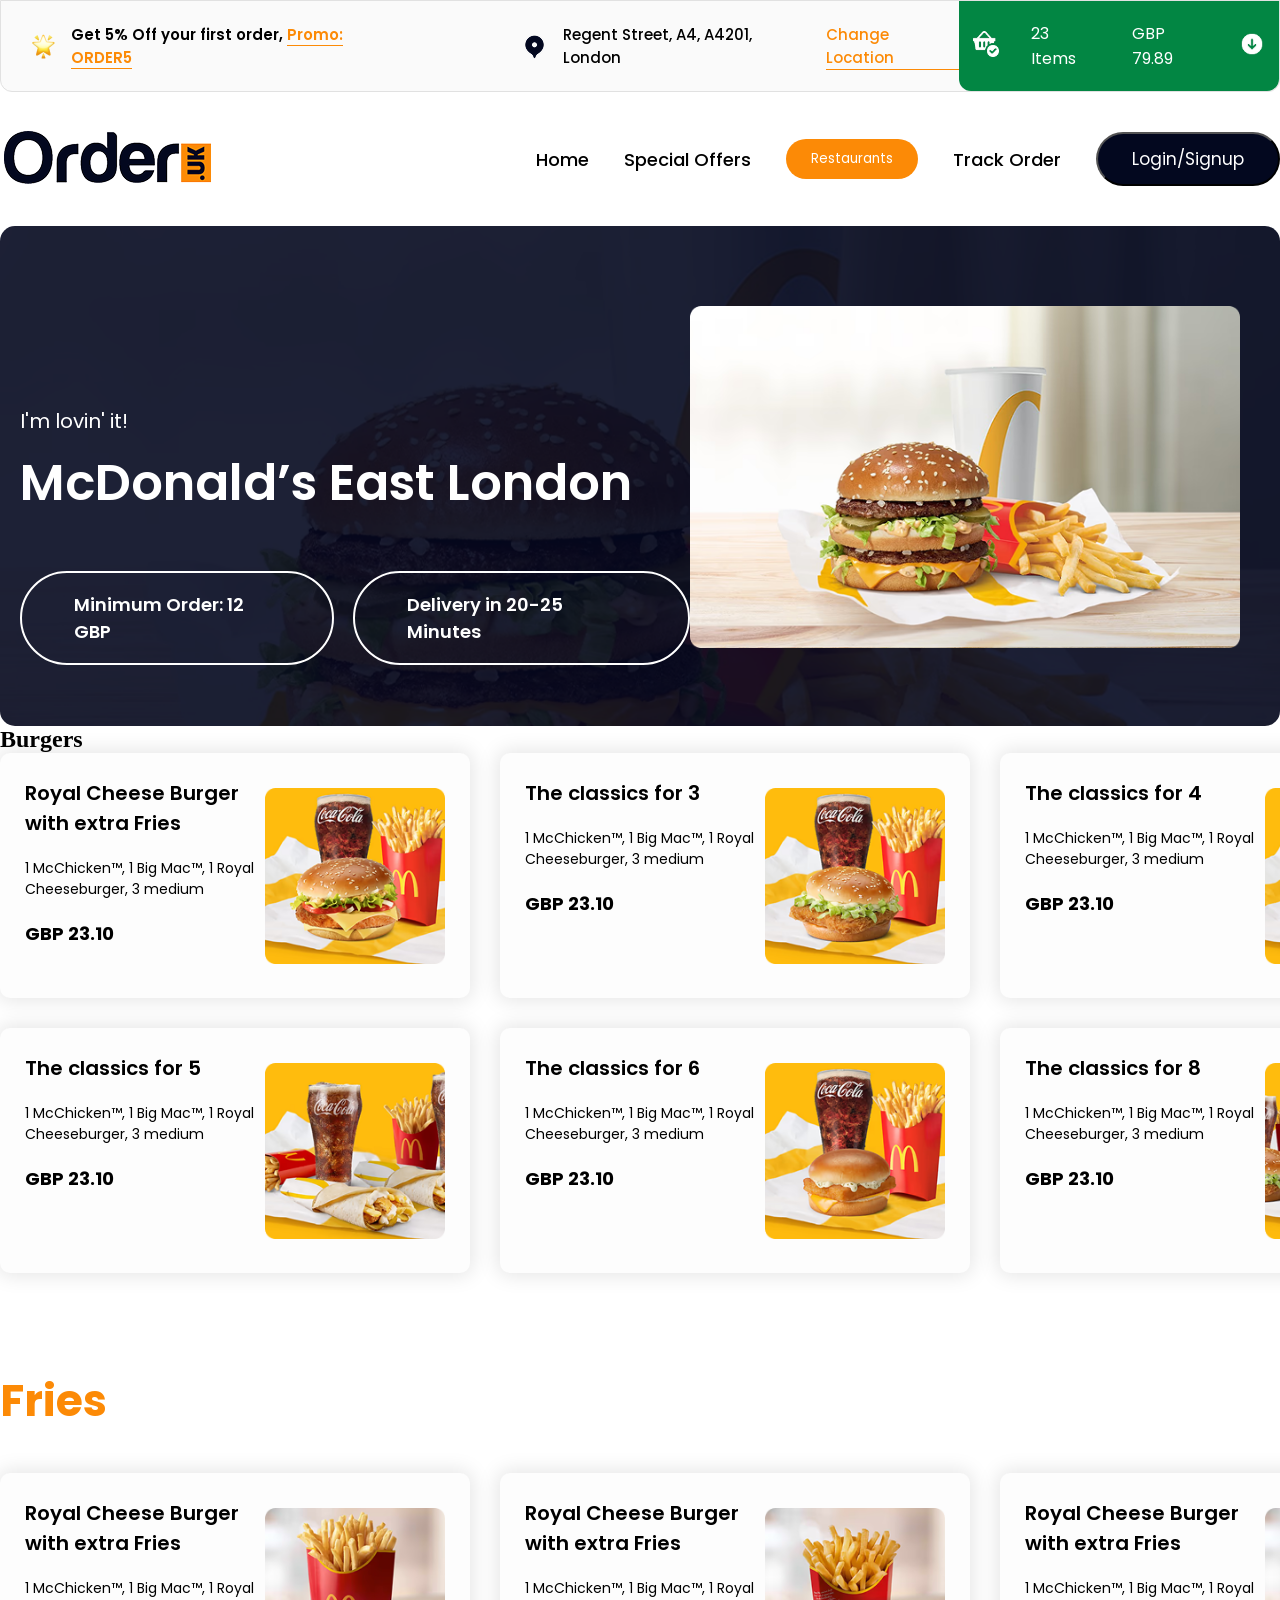
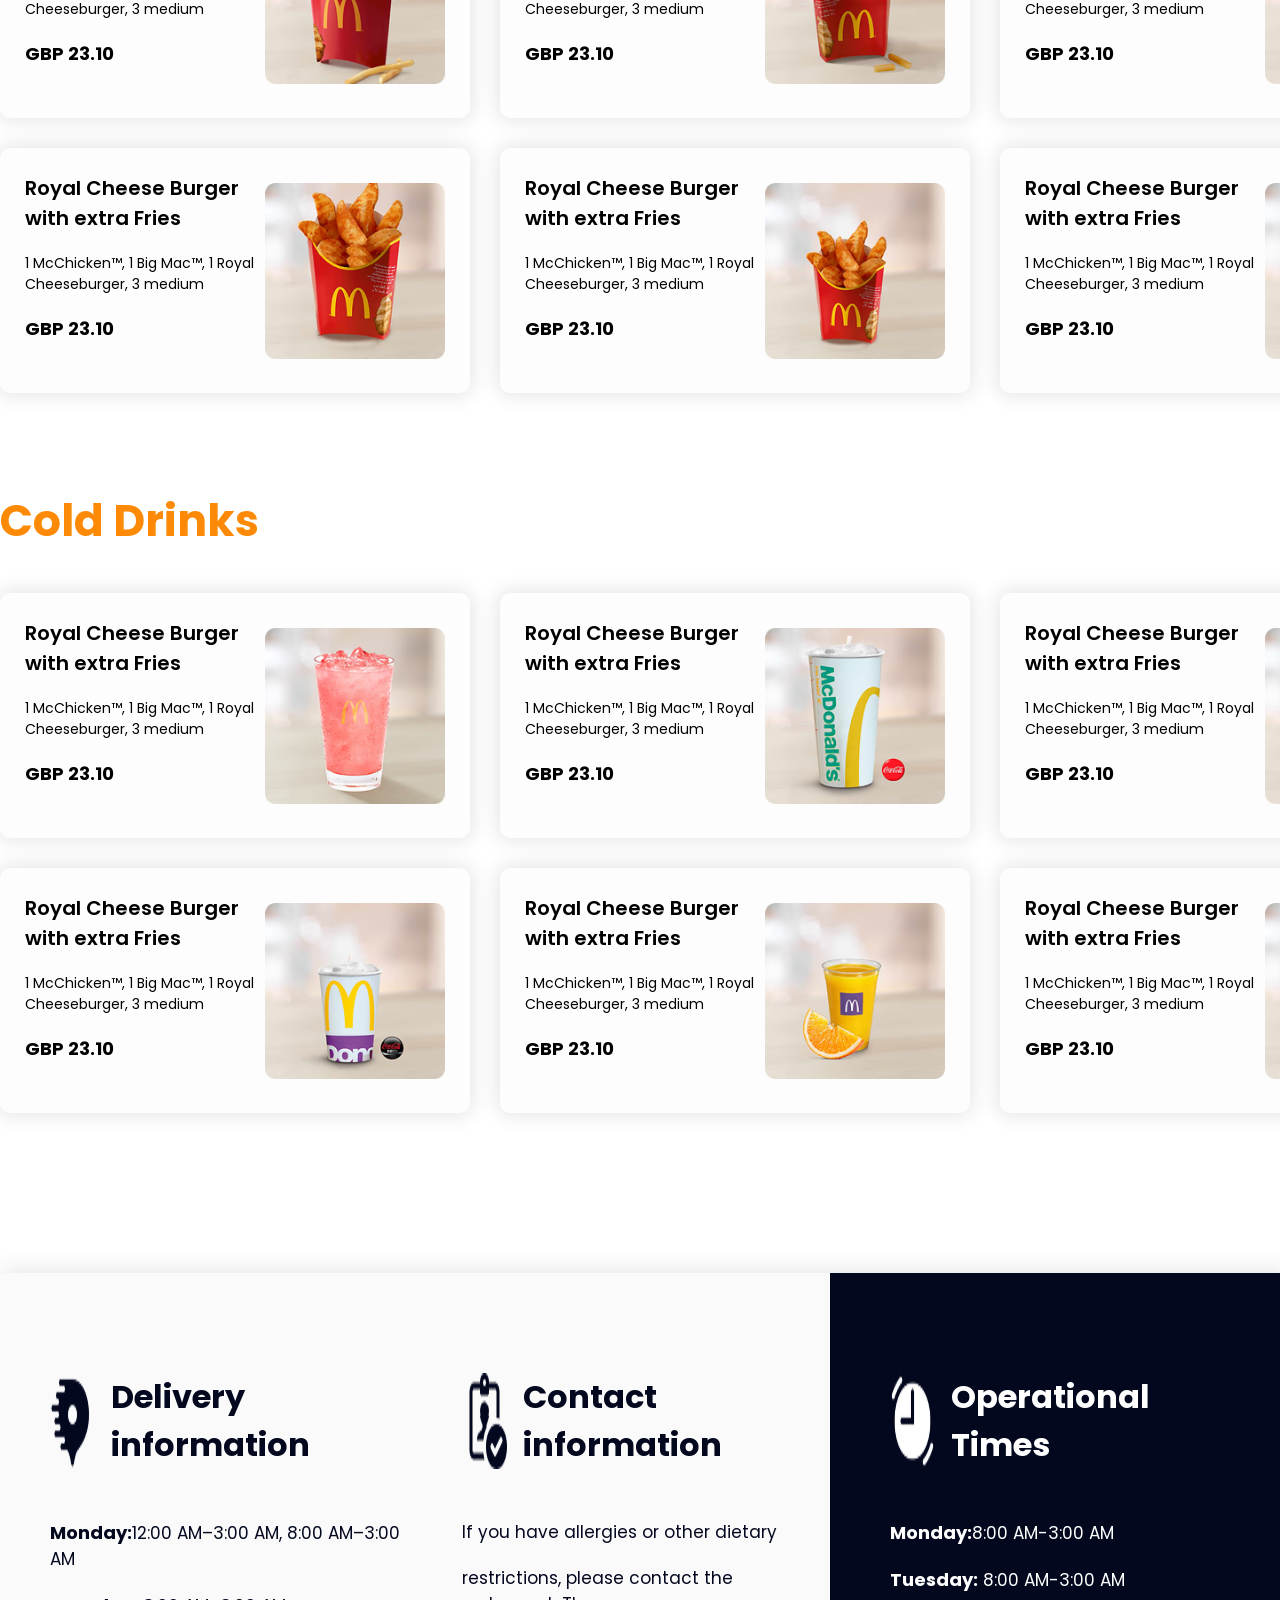
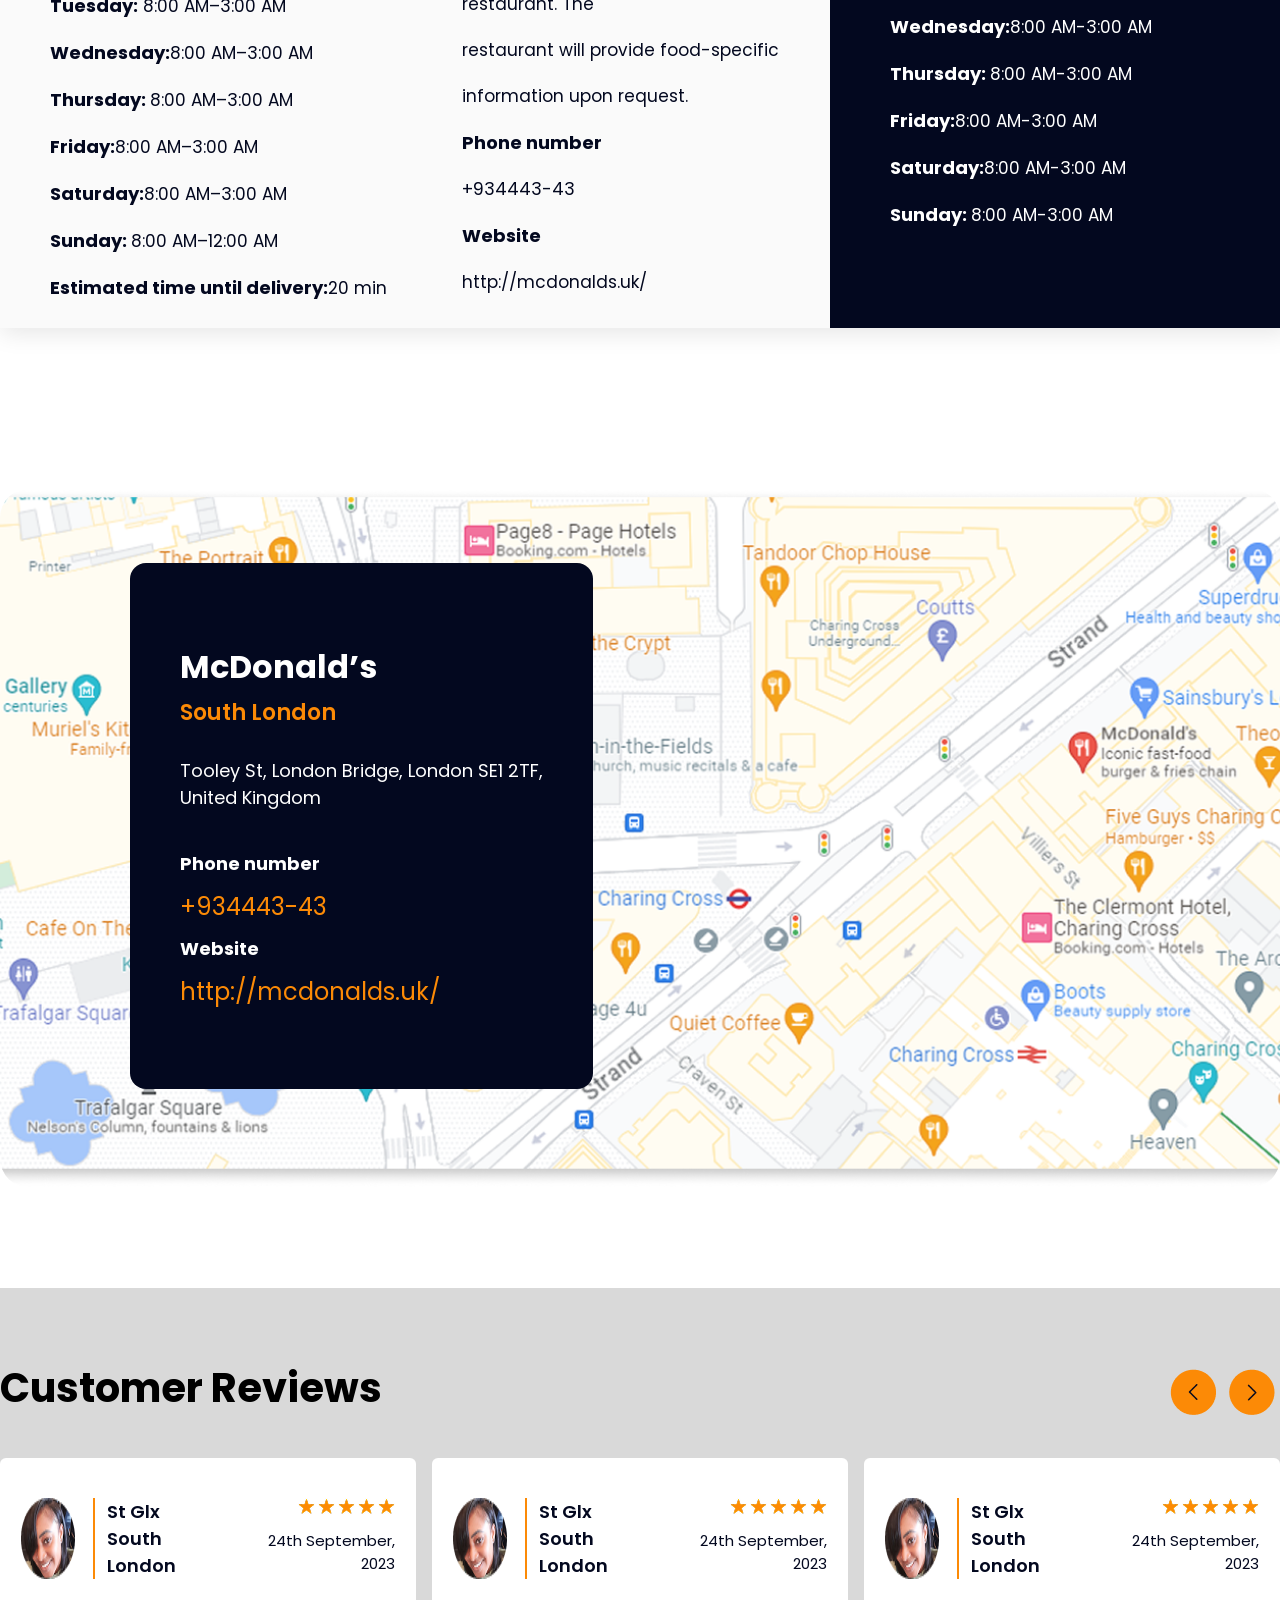
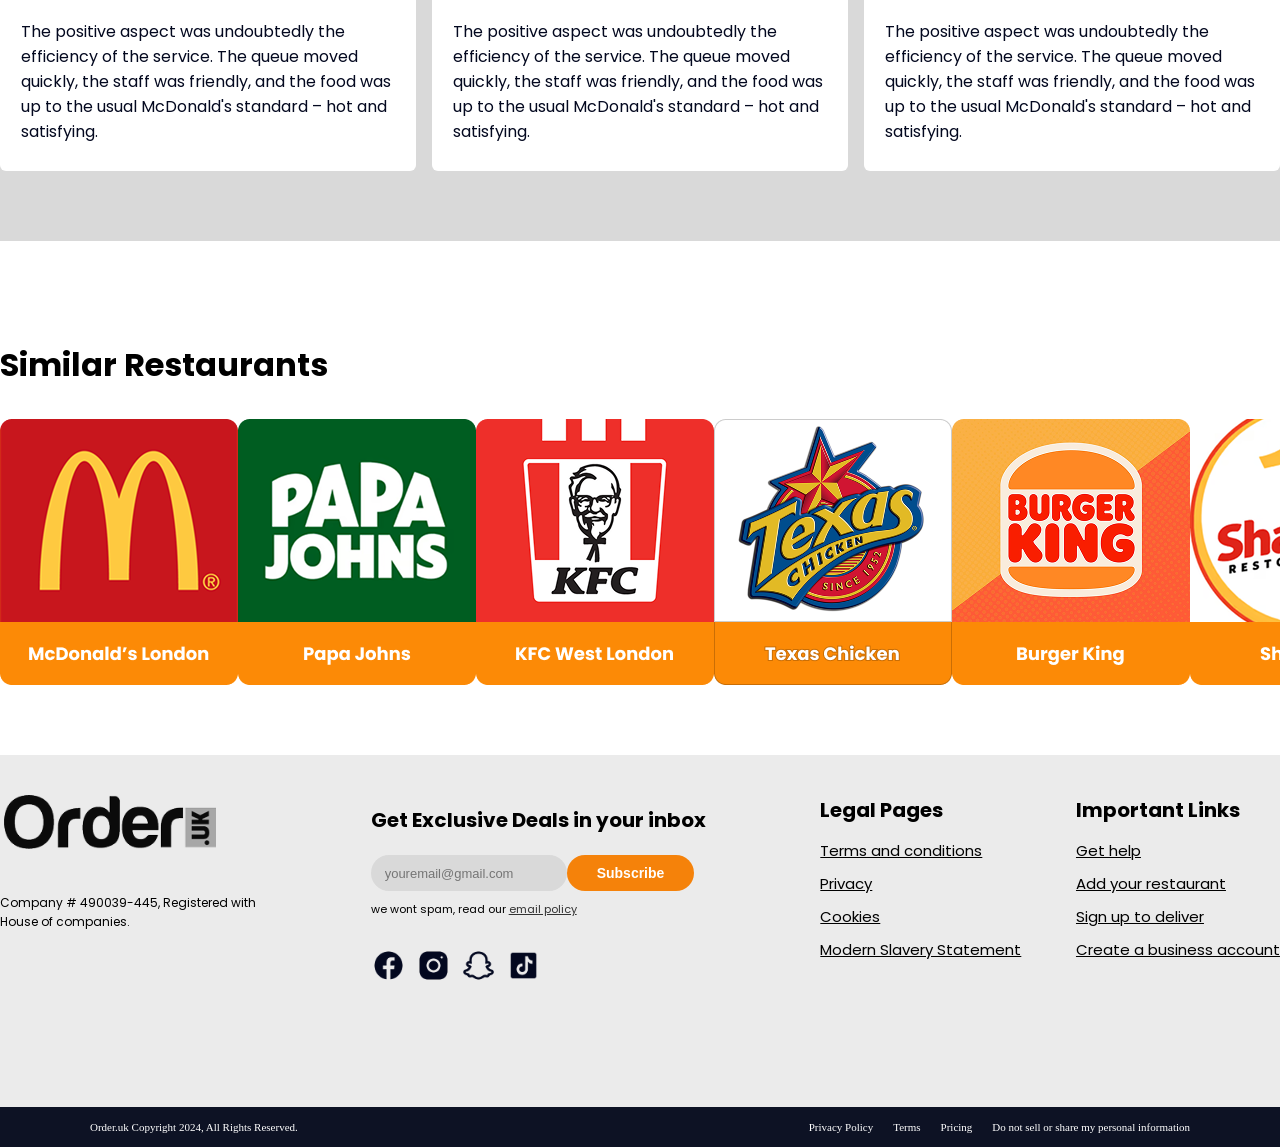
==== index.html @ ceb483ea "update" ====
<!DOCTYPE html>
<html lang="en">

<head>
    <meta charset="UTF-8">
    <meta name="viewport" content="width=device-width, initial-scale=1.0">
    <title>Document</title>
    <link rel="stylesheet" href="./style.css">
</head>

<body>

    <!-- ================================================= -->
    <!--                      NAVBAR1                      -->
    <!-- ================================================= -->
    <nav class="navbar">
        <div class="container">
            <div class="Flex_text">
                <div class="text1 text">
                    <img src="./assets/icon/🌟.png" alt="">
                    <p>Get 5% Off your first order, <a href="#">Promo: ORDER5</a></p>
                </div>

                <div class="text2 text">
                    <img src="./assets/icon/Location.png" alt="">
                    <p>Regent Street, A4, A4201, London</p>
                    <span>Change Location</span>
                </div>
                <div class=" text3_flex text">
                    <div class="order_icon">
                        <img src="./assets/icon/Full Shopping Basket.png" alt="">
                    </div>
                    <div class="order_text">
                        <p>23 Items</p>
                    </div>
                    <div class="order_text">
                        <p>GBP 79.89</p>
                    </div>
                    <div class="order_icon">
                        <img src="./assets/icon/Forward Button.png" alt="">
                    </div>
                </div>
            </div>
        </div>
    </nav>


    <!-- ================================================= -->
    <!--                     NAVBAR2                       -->
    <!-- ================================================= -->

    <nav class="navbar2">
        <div class="navbar_container navbar_flex">
            <div class="navbar_logo">
                <a href="#">
                    <img src="./assets/image/LOGO 1.png" alt="">
                </a>
            </div>
            <div class="menu-icon">
                <img src="./assets/image/Menu (1).png" alt="">
            </div>
            <div class="navbar_flex2">
                <p>Home</p>
                <p>Special Offers</p>
                <button class="navbar_btn1">Restaurants</button>
                <p>Track Order</p>
                <button class="navbar_btn2"><a href="#">Login/Signup</a></button>
            </div>
        </div>
    </nav>


    <!-- ================================================= -->
    <!--                     SECTION1                      -->
    <!-- ================================================= -->

    <section>
        <div class="burger-container burger-section">
            <div class="burger-flex">
                <div class="burger-text">
                    <p class="burger-p1">I'm lovin' it!</p>
                    <h1 class="burger-p2">McDonald’s East London</h1>
                    <div class="burger-flex-p">
                        <p>Minimum Order: 12 GBP</p>
                        <p>Delivery in 20-25 Minutes</p>
                    </div>
                </div>
                <div class="burger-img">
                    <img src="./assets/image/Rectangle 44.png" alt="">
                </div>
            </div>
        </div>
    </section>



    <!-- ================================================= -->
    <!--                     SECTION2                      -->
    <!-- ================================================= -->



    <!-- ================================================= -->
    <!--                     SECTION5                      -->
    <!-- ================================================= -->

    <section>
        <div class="burgers-container">
            <h1>Burgers</h1>
            <div class="burgers-grid">
                <div class="burgers-card  burgers-card1">
                    <div class="burgers-text">
                        <span>Royal Cheese Burger with extra Fries</span>
                        <p>1 McChicken™, 1 Big Mac™, 1 Royal Cheeseburger, 3 medium</p>
                        <h5>GBP 23.10</h5>
                    </div>
                    <div class="burgers-img">
                        <img src="./assets/image/Rectangle 46.png" alt="">
                    </div>
                </div>
                <div class="burgers-card burgers-card2">
                    <div class="burgers-text">
                        <span>The classics for 3</span>
                        <p>1 McChicken™, 1 Big Mac™, 1 Royal Cheeseburger, 3 medium</p>
                        <h5>GBP 23.10</h5>
                    </div>
                    <div class="burgers-img">
                        <img src="./assets/image/Rectangle 46 (1).png" alt="">
                    </div>
                </div>
                <div class="burgers-card burgers-card3">
                    <div class="burgers-text">
                        <span>The classics for 4</span>
                        <p>1 McChicken™, 1 Big Mac™, 1 Royal Cheeseburger, 3 medium</p>
                        <h5>GBP 23.10</h5>
                    </div>
                    <div class="burgers-img">
                        <img src="./assets/image/Rectangle 46 (2).png" alt="">
                    </div>
                </div>
                <div class="burgers-card burgers-card4">
                    <div class="burgers-text">
                        <span>The classics for 5</span>
                        <p>1 McChicken™, 1 Big Mac™, 1 Royal Cheeseburger, 3 medium</p>
                        <h5>GBP 23.10</h5>
                    </div>
                    <div class="burgers-img">
                        <img src="./assets/image/Rectangle 46 (3).png" alt="">
                    </div>
                </div>
                <div class="burgers-card burgers-card5">
                    <div class="burgers-text">
                        <span>The classics for 6</span>
                        <p>1 McChicken™, 1 Big Mac™, 1 Royal Cheeseburger, 3 medium</p>
                        <h5>GBP 23.10</h5>
                    </div>
                    <div class="burgers-img">
                        <img src="./assets/image/Rectangle 46 (4).png" alt="">
                    </div>
                </div>
                <div class="burgers-card burgers-card6">
                    <div class="burgers-text">
                        <span>The classics for 8</span>
                        <p>1 McChicken™, 1 Big Mac™, 1 Royal Cheeseburger, 3 medium</p>
                        <h5>GBP 23.10</h5>
                    </div>
                    <div class="burgers-img">
                        <img src="./assets/image/Rectangle 46 (5).png" alt="">
                    </div>
                </div>
            </div>
        </div>
    </section>


    <!-- ================================================= -->
    <!--                     SECTION6                      -->
    <!-- ================================================= -->

    <section>
        <div class="burgers-container">
            <h1 class="Fries">Fries</h1>
            <div class="burgers-grid">
                <div class="burgers-card  burgers-card1">
                    <div class="burgers-text">
                        <span>Royal Cheese Burger with extra Fries</span>
                        <p>1 McChicken™, 1 Big Mac™, 1 Royal Cheeseburger, 3 medium</p>
                        <h5>GBP 23.10</h5>
                    </div>
                    <div class="burgers-img">
                        <img src="./assets/image/Rectangle 46 (6).png" alt="">
                    </div>
                </div>
                <div class="burgers-card burgers-card2">
                    <div class="burgers-text">
                        <span>Royal Cheese Burger with extra Fries</span>
                        <p>1 McChicken™, 1 Big Mac™, 1 Royal Cheeseburger, 3 medium</p>
                        <h5>GBP 23.10</h5>
                    </div>
                    <div class="burgers-img">
                        <img src="./assets/image/Rectangle 46 (7).png" alt="">
                    </div>
                </div>
                <div class="burgers-card burgers-card3">
                    <div class="burgers-text">
                        <span>Royal Cheese Burger with extra Fries</span>
                        <p>1 McChicken™, 1 Big Mac™, 1 Royal Cheeseburger, 3 medium</p>
                        <h5>GBP 23.10</h5>
                    </div>
                    <div class="burgers-img">
                        <img src="./assets/image/Rectangle 46 (8).png" alt="">
                    </div>
                </div>
                <div class="burgers-card burgers-card4">
                    <div class="burgers-text">
                        <span>Royal Cheese Burger with extra Fries</span>
                        <p>1 McChicken™, 1 Big Mac™, 1 Royal Cheeseburger, 3 medium</p>
                        <h5>GBP 23.10</h5>
                    </div>
                    <div class="burgers-img">
                        <img src="./assets/image/Rectangle 46 (9).png" alt="">
                    </div>
                </div>
                <div class="burgers-card burgers-card5">
                    <div class="burgers-text">
                        <span>Royal Cheese Burger with extra Fries</span>
                        <p>1 McChicken™, 1 Big Mac™, 1 Royal Cheeseburger, 3 medium</p>
                        <h5>GBP 23.10</h5>
                    </div>
                    <div class="burgers-img">
                        <img src="./assets/image/Rectangle 46 (10).png" alt="">
                    </div>
                </div>
                <div class="burgers-card burgers-card6">
                    <div class="burgers-text">
                        <span>Royal Cheese Burger with extra Fries</span>
                        <p>1 McChicken™, 1 Big Mac™, 1 Royal Cheeseburger, 3 medium</p>
                        <h5>GBP 23.10</h5>
                    </div>
                    <div class="burgers-img">
                        <img src="./assets/image/Rectangle 46 (11).png" alt="">
                    </div>
                </div>
            </div>
        </div>
    </section>


    <!-- ================================================= -->
    <!--                     SECTION7                      -->
    <!-- ================================================= -->

    <section>
        <div class="burgers-container">
            <h1 class="Fries">Cold Drinks</h1>
            <div class="burgers-grid">
                <div class="burgers-card  burgers-card1">
                    <div class="burgers-text">
                        <span>Royal Cheese Burger with extra Fries</span>
                        <p>1 McChicken™, 1 Big Mac™, 1 Royal Cheeseburger, 3 medium</p>
                        <h5>GBP 23.10</h5>
                    </div>
                    <div class="burgers-img">
                        <img src="./assets/image/Rectangle 46 (12).png" alt="">
                    </div>
                </div>
                <div class="burgers-card burgers-card2">
                    <div class="burgers-text">
                        <span>Royal Cheese Burger with extra Fries</span>
                        <p>1 McChicken™, 1 Big Mac™, 1 Royal Cheeseburger, 3 medium</p>
                        <h5>GBP 23.10</h5>
                    </div>
                    <div class="burgers-img">
                        <img src="./assets/image/Rectangle 46 (13).png" alt="">
                    </div>
                </div>
                <div class="burgers-card burgers-card3">
                    <div class="burgers-text">
                        <span>Royal Cheese Burger with extra Fries</span>
                        <p>1 McChicken™, 1 Big Mac™, 1 Royal Cheeseburger, 3 medium</p>
                        <h5>GBP 23.10</h5>
                    </div>
                    <div class="burgers-img">
                        <img src="./assets/image/Rectangle 46 (14).png" alt="">
                    </div>
                </div>
                <div class="burgers-card burgers-card4">
                    <div class="burgers-text">
                        <span>Royal Cheese Burger with extra Fries</span>
                        <p>1 McChicken™, 1 Big Mac™, 1 Royal Cheeseburger, 3 medium</p>
                        <h5>GBP 23.10</h5>
                    </div>
                    <div class="burgers-img">
                        <img src="./assets/image/Rectangle 46 (15).png" alt="">
                    </div>
                </div>
                <div class="burgers-card burgers-card5">
                    <div class="burgers-text">
                        <span>Royal Cheese Burger with extra Fries</span>
                        <p>1 McChicken™, 1 Big Mac™, 1 Royal Cheeseburger, 3 medium</p>
                        <h5>GBP 23.10</h5>
                    </div>
                    <div class="burgers-img">
                        <img src="./assets/image/Rectangle 46 (16).png" alt="">
                    </div>
                </div>
                <div class="burgers-card burgers-card6">
                    <div class="burgers-text">
                        <span>Royal Cheese Burger with extra Fries</span>
                        <p>1 McChicken™, 1 Big Mac™, 1 Royal Cheeseburger, 3 medium</p>
                        <h5>GBP 23.10</h5>
                    </div>
                    <div class="burgers-img">
                        <img src="./assets/image/Rectangle 46 (17).png" alt="">
                    </div>
                </div>
            </div>
        </div>
    </section>

    <!-- ================================================= -->
    <!--                     SECTION8                      -->
    <!-- ================================================= -->


    <section>
        <div class="information-container">
            <div class="information-flex">
                <div class="information-text1">
                    <div class="information-icon1">
                        <img src="./assets/icon/Tracking.png" alt="">
                        <h1>Delivery information</h1>
                    </div>
                    <p><span>Monday:</span>12:00 AM–3:00 AM, 8:00 AM–3:00 AM</p>
                    <p><span>Tuesday:</span> 8:00 AM–3:00 AM</p>
                    <p><span>Wednesday:</span>8:00 AM–3:00 AM</p>
                    <p><span>Thursday: </span> 8:00 AM–3:00 AM</p>
                    <p><span>Friday:</span>8:00 AM–3:00 AM</p>
                    <p><span>Saturday:</span>8:00 AM–3:00 AM</p>
                    <p><span>Sunday: </span>8:00 AM–12:00 AM</p>
                    <p><span>Estimated time until delivery:</span>20 min</p>
                </div>
                <div class="information-text2">
                    <div class="information-icon2">
                        <img src="./assets/icon/ID Verified.png" alt="">
                        <h1>Contact information</h1>
                    </div>
                    <p>If you have allergies or other dietary </p>
                    <p>restrictions, please contact the restaurant. The </p>
                    <p>restaurant will provide food-specific</p>
                    <p>information upon request.</p>
                    <h5>Phone number</h5>
                    <p>+934443-43</p>
                    <h5>Website</h5>
                    <p>http://mcdonalds.uk/</p>
                </div>
                <div class="information-text3">
                    <div class="information-icon3">
                        <img src="./assets/icon/Clock.png" alt="">
                        <h1>Operational Times</h1>
                    </div>
                    <p><span>Monday:</span>8:00 AM-3:00 AM</p>
                    <p><span>Tuesday:</span> 8:00 AM-3:00 AM</p>
                    <p><span>Wednesday:</span>8:00 AM-3:00 AM</p>
                    <p><span>Thursday: </span> 8:00 AM-3:00 AM</p>
                    <p><span>Friday:</span>8:00 AM-3:00 AM</p>
                    <p><span>Saturday:</span>8:00 AM-3:00 AM</p>
                    <p><span>Sunday: </span>8:00 AM-3:00 AM</p>
                </div>
            </div>
        </div>
    </section>


    <!-- ================================================= -->
    <!--                     SECTION9                      -->
    <!-- ================================================= -->

    <section>
        <div class="location-container">
            <div class="location-card">
                <div class="location-text">
                    <h1>McDonald’s</h1>
                    <h4>South London</h4>
                    <p>Tooley St, London Bridge, London SE1 2TF, <br>United Kingdom</p>
                    <span>Phone number</span>
                    <h3>+934443-43</h3>
                    <span>Website</span>
                    <h3>http://mcdonalds.uk/</h3>
                </div>
            </div>
        </div>
    </section>

    <!-- ================================================= -->
    <!--                     SECTION10                     -->
    <!-- ================================================= -->

    <section class="comment-section">
        <div class="comment-container">
            <div class="customer">
                <h1>Customer Reviews</h1>
                <img src="./assets/image/image.png" alt="">
            </div>
            <div class="comment-grid">
                <div class="comment-card">
                    <div class="comment-flex">
                        <img src="./assets/image/Ellipse 3.png" alt="">
                        <p class="comment-p">St Glx <br> <span>South London</span></p>
                        <div class="september">
                            <img src="./assets/image/Group 52.png" alt="">
                            <p class="september-p">24th September, 2023</p>
                        </div>
                    </div>
                    <p class="friendly">The positive aspect was undoubtedly the efficiency of the service. The queue
                        moved quickly, the
                        staff was friendly, and the food was up to the usual McDonald's standard – hot and satisfying.
                    </p>
                </div>
                <div class="comment-card">
                    <div class="comment-flex">
                        <img src="./assets/image/Ellipse 3.png" alt="">
                        <p class="comment-p">St Glx <br> <span>South London</span></p>
                        <div class="september">
                            <img src="./assets/image/Group 52.png" alt="">
                            <p class="september-p">24th September, 2023</p>
                        </div>
                    </div>
                    <p class="friendly">The positive aspect was undoubtedly the efficiency of the service. The queue
                        moved quickly, the
                        staff was friendly, and the food was up to the usual McDonald's standard – hot and satisfying.
                    </p>
                </div>
                <div class="comment-card">
                    <div class="comment-flex">
                        <img src="./assets/image/Ellipse 3.png" alt="">
                        <p class="comment-p">St Glx <br> <span>South London</span></p>
                        <div class="september">
                            <img src="./assets/image/Group 52.png" alt="">
                            <p class="september-p">24th September, 2023</p>
                        </div>
                    </div>
                    <p class="friendly">The positive aspect was undoubtedly the efficiency of the service. The queue
                        moved quickly, the
                        staff was friendly, and the food was up to the usual McDonald's standard – hot and satisfying.
                    </p>
                </div>
            </div>
        </div>
    </section>


    <!-- ================================================= -->
    <!--                     SECTION11                     -->
    <!-- ================================================= -->

    <section>
        <div class="restaurants-container">
            <h1>Similar Restaurants</h1>
            <div class="restaurants-flex">
                <img src="./assets/image/Group 16.png" alt="">
                <img src="./assets/image/Group 17.png" alt="">
                <img src="./assets/image/Group 18.png" alt="">
                <img src="./assets/image/Group 19.png" alt="">
                <img src="./assets/image/Group 20.png" alt="">
                <img src="./assets/image/Group 21.png" alt="">
            </div>
        </div>
    </section>


    <!-- ================================================= -->
    <!--                    FOOTER                         -->
    <!-- ================================================= -->

    <footer>
        <div class="footer-top">
            <div class="col-logo">
                <div class="logo"><img src="./assets/image/LOGO 2.png" alt=""></div>
                <p class="company-info">Company # 490039-445, Registered with<br>House of companies.</p>
            </div>

            <div class="col-newsletter">
                <h4>Get Exclusive Deals in your inbox</h4>
                <div class="subscribe-row">
                    <input type="email" placeholder="youremail@gmail.com">
                    <button>Subscribe</button>
                </div>
                <p class="spam-note">we wont spam, read our <a href="#">email policy</a></p>
                <div class="social-icons">
                    <a href="#" class="icon-slot"> <img src="./assets/image/Facebook.png" alt=""> </a>
                    <a href="#" class="icon-slot"> <img src="./assets/image/Instagram.png" alt=""></a>
                    <a href="#" class="icon-slot"> <img src="./assets/image/Snapchat.png" alt=""></a>
                    <a href="#" class="icon-slot"> <img src="./assets/image/TikTok.png" alt=""></a>
                </div>
            </div>

            <div class="col-links">
                <h4>Legal Pages</h4>
                <ul>
                    <li><a href="#">Terms and conditions</a></li>
                    <li><a href="#">Privacy</a></li>
                    <li><a href="#">Cookies</a></li>
                    <li><a href="#">Modern Slavery Statement</a></li>
                </ul>
            </div>

            <div class="col-links">
                <h4>Important Links</h4>
                <ul>
                    <li><a href="#">Get help</a></li>
                    <li><a href="#">Add your restaurant</a></li>
                    <li><a href="#">Sign up to deliver</a></li>
                    <li><a href="#">Create a business account</a></li>
                </ul>
            </div>
        </div>

        <div class="footer-bottom">
            <div class="footer-bottom-inner">
                <span>Order.uk Copyright 2024, All Rights Reserved.</span>
                <div class="footer-bottom-links">
                    <a href="#">Privacy Policy</a>
                    <a href="#">Terms</a>
                    <a href="#">Pricing</a>
                    <a href="#">Do not sell or share my personal information</a>
                </div>
            </div>
        </div>
    </footer>
</body>

</html>
---- style.css ----
@import url('https://fonts.googleapis.com/css2?family=Poppins:ital,wght@0,100;0,200;0,300;0,400;0,500;0,600;0,700;0,800;0,900;1,100;1,200;1,300;1,400;1,500;1,600;1,700;1,800;1,900&display=swap');


* {
    margin: 0;
    padding: 0;
    box-sizing: border-box;
}

/* ===================================== */
/*               navbar1                 */
/* ===================================== */

.navbar {
    background: #FAFAFA;
    max-width: 1460px;
    margin: 0 auto;
    border: 1px solid #E1E1E1;
    border-bottom-right-radius: 12px;
    border-bottom-left-radius: 12px;
}


.Flex_text {
    display: flex;
    align-items: center;
    justify-content: space-between;
}

.text {
    display: flex;
    align-items: center;
    justify-content: center;
}

.text1 img {
    width: 25px;
    margin: 0 15px 0 30px;
}

.text1 p {
    font-family: "Poppins", sans-serif;
    font-weight: 600;
    font-style: Bold;
    font-size: 15px;
    color: #000;
}

.text1 p a {
    color: #FC8A06;
    text-decoration: none;
    border-bottom: 1px solid #FC8A06;
}


.text2 {
    display: flex;
    gap: 1rem;
    padding-left: 120px;
}

.text2 p {
    font-family: "Poppins", sans-serif;
    font-weight: 500;
    font-size: 15px;
    color: #000;
}


.text2 span {
    font-family: "Poppins", sans-serif;
    font-weight: 500;
    font-size: 15px;
    border-bottom: 1px solid #FC8A06;
    color: #FC8A06;
}


.text3_flex {
    display: flex;
    align-items: center;
    justify-content: center;
    background-color: #028643;
    border-bottom-right-radius: 12px;
    border-bottom-left-radius: 12px;
}


.text3_flex .order_text {
    color: #fff;
    padding: 20px 18px;
    font-family: "Poppins", sans-serif;
}


.text3_flex .order_icon img {
    width: 26px;
}


.text3_flex .order_icon {
    padding: 14px 14px;
}



/* ===================================== */
/*               navbar2                 */
/* ===================================== */

.navbar2 {
    background-color: transparent;
}

.navbar_container {
    max-width: 1400px;
    margin: 0 auto;
}


.navbar_flex {
    display: flex;
    align-items: center;
    justify-content: space-between;
}

.navbar_flex2 {
    display: flex;
    align-items: center;
    gap: 35px;
    margin: 40px 0;

}

.navbar_flex2 p {
    font-family: "Poppins";
    font-weight: 500;
    font-size: 18px;
    color: #000;
}


.menu-icon {
    display: none;
}

.navbar_flex2 .navbar_btn1 {
    cursor: pointer;
    background-color: #FC8A06;
    color: #fff;
    font-family: "Poppins";
    border-radius: 40px;
    padding: 10px 25px;
    font-family: 18px;
    border: none;
}


.navbar_flex2 .navbar_btn2 {
    background: #03081F;
    border-radius: 30px;
    padding: 12px 34px;
    cursor: pointer;
}

.navbar_flex2 .navbar_btn2 a {
    color: #fff;
    font-family: "Poppins";
    font-size: 17px;
    text-decoration: none;
}







/* ===================================== */
/*               SECTION1                */
/* ===================================== */

.burger-container {
    max-width: 1460px;
    margin: 0 auto;
}

.burger-section {
    height: 500px;
    background-image: url("./assets/image/Group\ 23\ \(5\).png");
    background-position: 50% 88.46%;
    background-repeat: no-repeat;
    background-size: cover;
    border-radius: 15px;

}

.burger-flex {
    display: flex;
}

.burger-text {
    width: 60%;
    margin-left: 20px;
}

.burger-text .burger-p1 {
    font-family: "Poppins";
    font-weight: 400;
    font-size: 20px;
    color: #fff;
    padding-top: 180px;
}

.burger-text h1 {
    font-family: "Poppins";
    font-weight: 600;
    font-size: 50px;
    color: #fff;
    padding: 10px 0 50px 0;
}



.burger-flex-p {
    display: flex;
    align-items: center;
    gap: 1.2rem;

}

.burger-flex-p p {
    color: #fff;
    font-family: "Poppins";
    font-weight: 600;
    font-size: 18px;
    border: 2px solid #fff;
    border-radius: 120px;
    padding: 18px 52px;
    cursor: pointer;
    background-color: transparent;
}

.burger-img img {
    width: 550px;
    margin-top: 80px;
    margin-right: 40px;
}


.burgers-card1,
.burgers-card2,
.burgers-card3,
.burgers-card4,
.burgers-card5,
.burgers-card6 {
    box-shadow: 0px 0px 20px 3px rgba(0, 0, 0, 0.1);
}


.burgers-text span {
    font-family: "Poppins";
    font-weight: 600;
    font-size: 20px;
    color: #000;
}


.burgesr-text {
    padding-top: 200px;
}

.burgers-text p {
    padding-top: 20px;
    font-family: "Poppins";
    font-weight: 400;
    font-size: 14px;
    color: #000;
}

.burgers-text h5 {
    padding-top: 20px;
    font-family: "Poppins";
    font-weight: 700;
    font-size: 18px;
    color: #000;
}


.burgers-img img {
    margin-top: 10px;
    width: 180px;
}














/* ===================================== */
/*               SECTION5                */
/* ===================================== */


.burgers-container {
    max-width: 1460px;
    margin: 0 auto;
}

.burgers-container .Fries {
    font-family: "Poppins";
    font-weight: 700;
    font-size: 44px;
    color: #FC8A06;
    padding: 95px 0 40px 0;
}

.burgers-grid {
    display: grid;
    grid-template-columns: 1fr 1fr 1fr;
    gap: 30px;
}

.burgers-card {
    display: flex;
    width: 470px;
    background-color: #fdfdfd;
    height: 245px;
    padding: 25px;
    border-radius: 10px;
    gap: 6px;

}

.burgers-card1,
.burgers-card2,
.burgers-card3,
.burgers-card4,
.burgers-card5,
.burgers-card6 {
    box-shadow: 0px 0px 20px 3px rgba(0, 0, 0, 0.1);
}


.burgers-text span {
    font-family: "Poppins";
    font-weight: 600;
    font-size: 20px;
    color: #000;
}


.burgesr-text {
    padding-top: 200px;
}

.burgers-text p {
    padding-top: 20px;
    font-family: "Poppins";
    font-weight: 400;
    font-size: 14px;
    color: #000;
}

.burgers-text h5 {
    padding-top: 20px;
    font-family: "Poppins";
    font-weight: 700;
    font-size: 18px;
    color: #000;
}


.burgers-img img {
    margin-top: 10px;
    width: 180px;
}



/* ===================================== */
/*               SECTION3                */
/* ===================================== */


.information-container {
    max-width: 1460px;
    margin: 160px auto;
    background: #FAFAFA;
    box-shadow: 5px 1px 23px 4px rgba(0, 0, 0, 0.1);

}

.information-flex {
    display: flex;
    justify-content: space-between;
}

.information-icon1,
.information-icon2,
.information-icon3 {
    display: flex;
    gap: 1rem;
    margin-bottom: 30px;
}

.information-icon1 h1,
.information-icon2 h1 {
    font-family: "Poppins";
    font-weight: 700;
    font-size: 32px;
    color: #03081F;
}



.information-text1 p span {
    font-family: "Poppins";
    font-weight: 700;
    font-size: 18px;
    color: #03081F;
}



.information-text2 h5 {
    font-family: "Poppins";
    font-weight: 700;
    font-size: 18px;
    color: #03081F;
    margin-top: 20px;
}


.information-text1 p,
.information-text2 p {
    font-family: "Poppins";
    font-weight: 400;
    font-size: 17px;
    color: #03081F;
    padding-top: 20px;
}


.information-text3 {
    color: #fff;
    background-color: #03081F;
    padding: 100px 0;
    padding: 100px 60px;
}

.information-text3 p {
    font-family: "Poppins";
    font-weight: 400;
    font-size: 17px;
    color: #fff;
    padding-top: 20px;
}

.information-text3 p span {
    font-family: "Poppins";
    font-weight: 700;
    font-size: 18px;
    color: #fff;

}

.information-icon3 h1 {
    font-family: "Poppins";
    font-weight: 700;
    font-size: 32px;
    color: #fff;
}

.information-text1,
.information-text2 {
    padding-top: 100px;
    padding-left: 50px;
}



/* ===================================== */
/*               SECTION4                */
/* ===================================== */

.location-container {
    max-width: 1460px;
    margin: 70px auto;
    height: 700px;
    background-image: url("../assets/image/Rectangle\ 52.png");
    background-position: 50% 88.46%;
    background-repeat: no-repeat;
    background-size: cover;
    border-radius: 30px;
    padding-top: 75px;
    padding-left: 130px;
}

.location-card {
    background-color: #03081F;
    width: fit-content;
    padding: 80px 50px;
    border-radius: 16px;
}



.location-text h1 {
    font-family: "Poppins";
    font-weight: 700;
    font-size: 32px;
    color: #fff;
}

.location-text h4 {
    font-family: "Poppins";
    font-weight: 600;
    font-size: 22px;
    color: #FC8A06;
    padding-top: 5px;
}

.location-text p {
    font-family: "Poppins";
    font-weight: 400;
    font-size: 18px;
    color: #fff;
    padding: 28px 0;
}


.location-text span {
    font-family: "Poppins";
    font-weight: 700;
    font-size: 18px;
    color: #fff;
    line-height: 50px;
}


.location-text h3 {
    font-family: "Poppins";
    font-weight: 400;
    font-size: 24px;
    color: #FC8A06;
}





/* ===================================== */
/*               SECTION5               */
/* ===================================== */


.comment-section {
    background: #D9D9D9;
}

.comment-container {
    max-width: 1460px;
    margin: 100px auto;
    padding: 70px 0;
}


.comment-grid {
    display: grid;
    grid-template-columns: 1fr 1fr 1fr;
    gap: 1rem;
}


.comment-card {
    background-color: #fff;
    padding: 0 21px;
    border-radius: 6px;
}

.comment-flex {
    display: flex;
    padding-top: 40px;
    gap: 10px;
}

.comment-flex .comment-p {
    font-family: "Poppins";
    font-weight: 600;
    font-size: 18px;
    color: #03081F;
    border-left: 2px solid #FC8A06;
    padding-left: 12px;
    margin-left: 8px;
}



.september-p {
    font-family: "Poppins";
    font-weight: 400;
    font-size: 15px;
    color: #03081F;
    padding-top: 10px;
}


.september {
    padding-left: 50px;
    text-align: right;
}

.friendly {
    font-family: "Poppins";
    font-weight: 400;
    font-size: 16px;
    color: #03081F;
    padding-top: 40px;
    padding-bottom: 27px;
}



.customer {
    display: flex;
    align-items: center;
    justify-content: space-between;
    padding-bottom: 40px;
}

.customer h1 {
    color: #000;
    font-family: "Poppins";
    font-weight: 700;
    font-size: 40px;
}



/* ===================================== */
/*               SECTION6               */
/* ===================================== */

.restaurants-container {
    max-width: 1480px;
    margin: 0 auto;
}


.restaurants-flex {
    display: flex;
    align-items: center;
    justify-content: space-between;
}

.restaurants-container h1 {
    font-family: "Poppins";
    font-weight: 700;
    font-size: 32px;
    padding-bottom: 30px;
}





/* ===================================== */
/*              FOOTER                   */
/* ===================================== */


footer {
    background: #ebebeb;
}

.footer-top {
    max-width: 1400px;
    margin: 70px auto;
    padding: 40px 0;
    display: flex;
    justify-content: space-between;
}



.logo img {
    width: 220px;
}

.logo .badge {
    background: #000;
    color: #fff;
    font-size: 10px;
    font-weight: 700;
    padding: 2px 5px;
    border-radius: 3px;
    margin-top: 4px;
}

.company-info {
    font-size: 12px;
    color: #000;
    padding-top: 40px;
    line-height: 1.6;
    font-family: "Poppins";
}



.col-newsletter {
    margin: 10px 60px;
}

.col-newsletter h4 {
    font-size: 20px;
    padding-bottom: 20px;
    font-family: "Poppins";
}

.subscribe-row {
    display: flex;
    margin-bottom: 10px;
}

.subscribe-row input {
    padding: 10px 14px;
    border: none;
    border-radius: 20px;
    font-size: 13px;
    outline: none;
    background: #D9D9D9;
}

.subscribe-row button {
    background: #f5820a;
    color: #fff;
    border: none;
    padding: 10px 30px;
    border-radius: 20px;
    font-weight: 600;
    cursor: pointer;
    font-size: 14px;
}

.spam-note {
    font-size: 11px;
    color: #000;
    margin-bottom: 30px;
    font-family: "Poppins";

}


.spam-note a {
    color: #333;
    text-decoration: underline;
}


.social-icons {
    display: flex;
    gap: 10px;
}



.icon-slot img {
    width: 35px;
}



.col-links h4 {
    font-size: 20px;
    margin-bottom: 14px;
    font-family: "Poppins";
}

.col-links ul {
    list-style: none;
    display: flex;
    flex-direction: column;
    gap: 10px;
}

.col-links a {
    font-size: 15px;
    color: #000;
    font-family: "Poppins";
}

.footer-bottom {
    background: #0d1224;
    color: #fff;
    padding: 14px 20px;
}

.footer-bottom-inner {
    max-width: 1100px;
    margin: 0 auto;
    display: flex;
    flex-wrap: wrap;
    justify-content: space-between;
    align-items: center;
    gap: 10px;
    font-size: 11px;
}

.footer-bottom-links {
    display: flex;
    gap: 20px;
}

.footer-bottom-links a {
    color: #fff;
    text-decoration: none;
}


















@media screen and (max-width:768px) {
    .navbar {
        display: none;
    }

    .navbar_flex2 {
        display: none;
    }

    .menu-icon {
        display: block;
        margin-left: 90px;
    }

    .navbar_logo a img {
        width: 200px;
    }

    .navbar_flex {
        height: 100px;
        margin-left: 20px;
    }

    .menu-icon img {
        width: 50px;
    }


    .burger-section {
        height: 350px;
    }


    .burger-text {
        display: none;
    }


    .burger-img img {
        width: 300px;
        margin-left: 40px;
    }


    .from-flex {
        display: grid;
        grid-template-columns: 1fr;
    }

    .from-text p {
        text-align: center;
    }

    .from-input input {
        margin-left: 25px;
        margin-top: 20px;
    }

    .menu-section {
        height: 670px;
    }

    .menu-text {
        display: grid;
        grid-template-columns: 1fr;
        text-align: center;
    }

    .menu-text p {
        padding-top: 8px;
        font-size: 30px;
    }



    .vegan-container {
        max-width: 1460px;
        margin: 100px auto;
    }



    .vegan-grid {
        display: grid;
        grid-template-columns: 1fr;
        gap: 1.2rem;
    }

    .container2 {
        grid-template-columns: 1fr;
    }
}
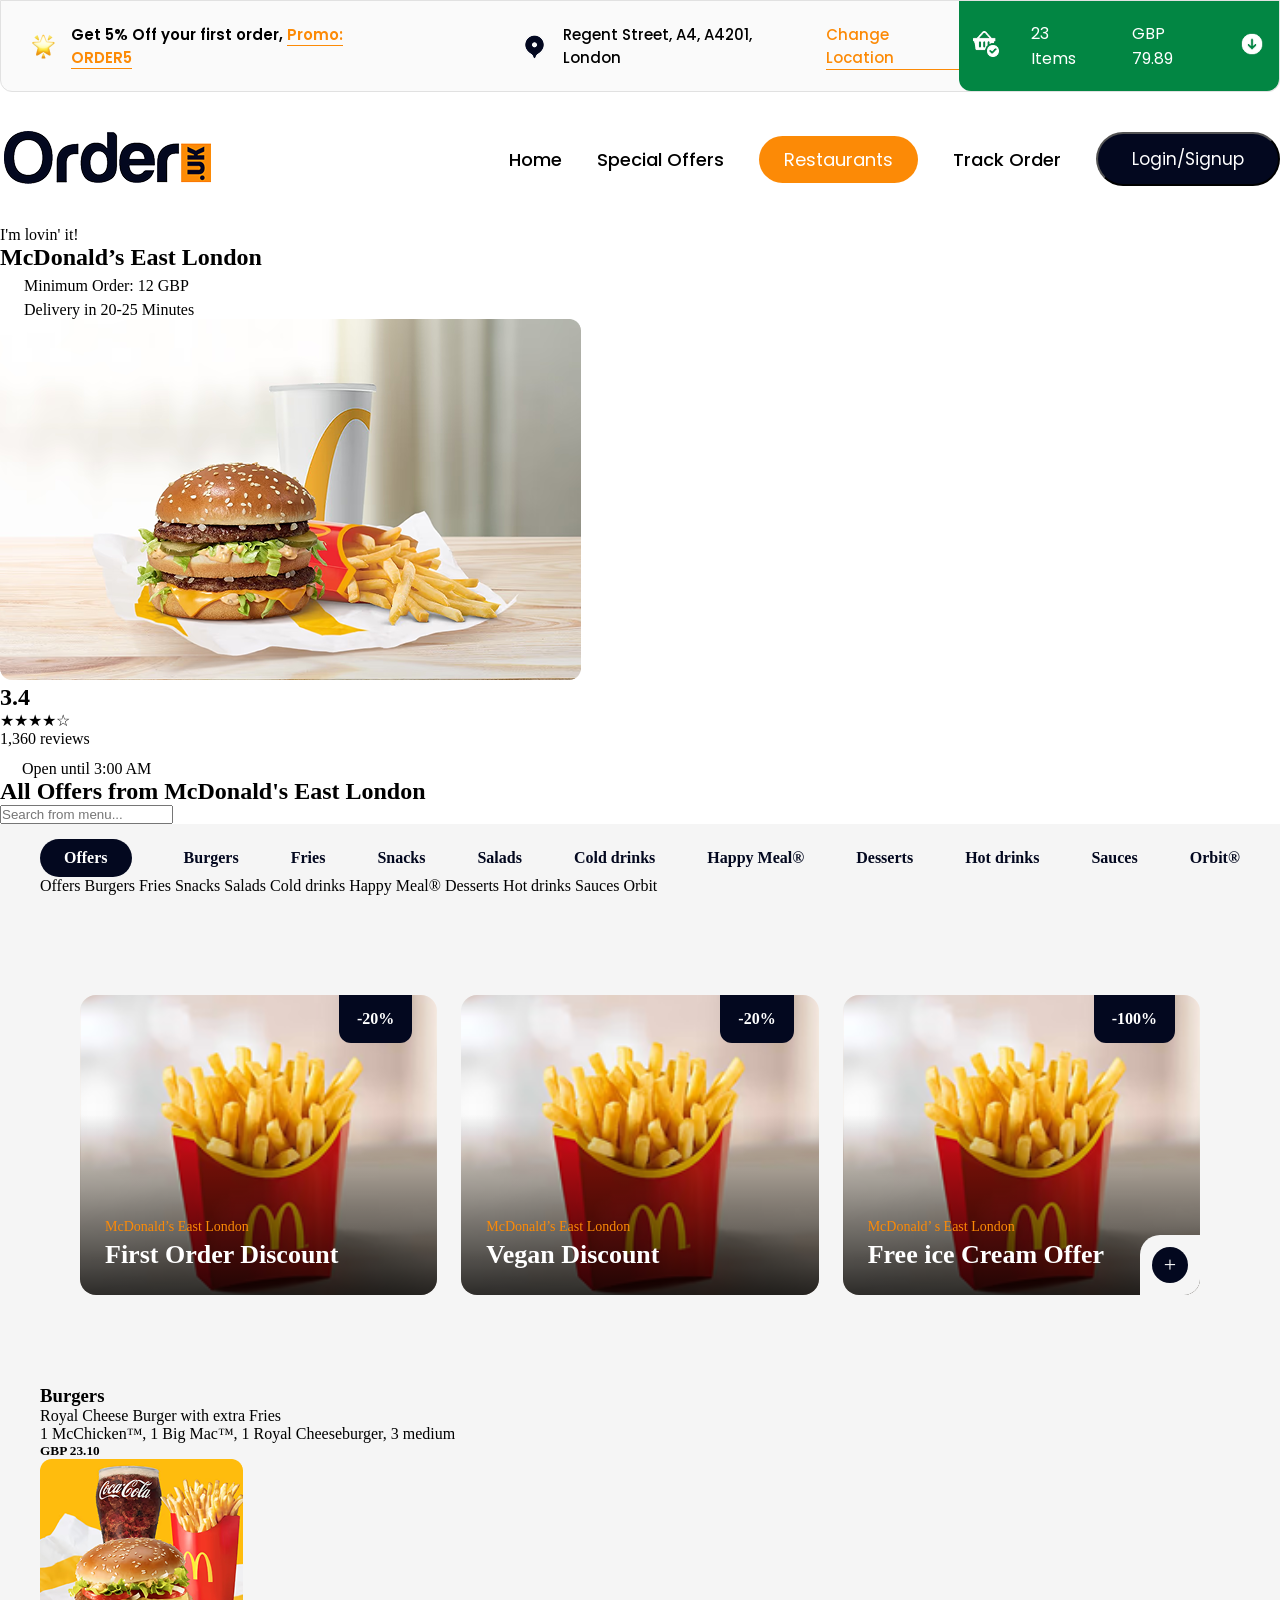
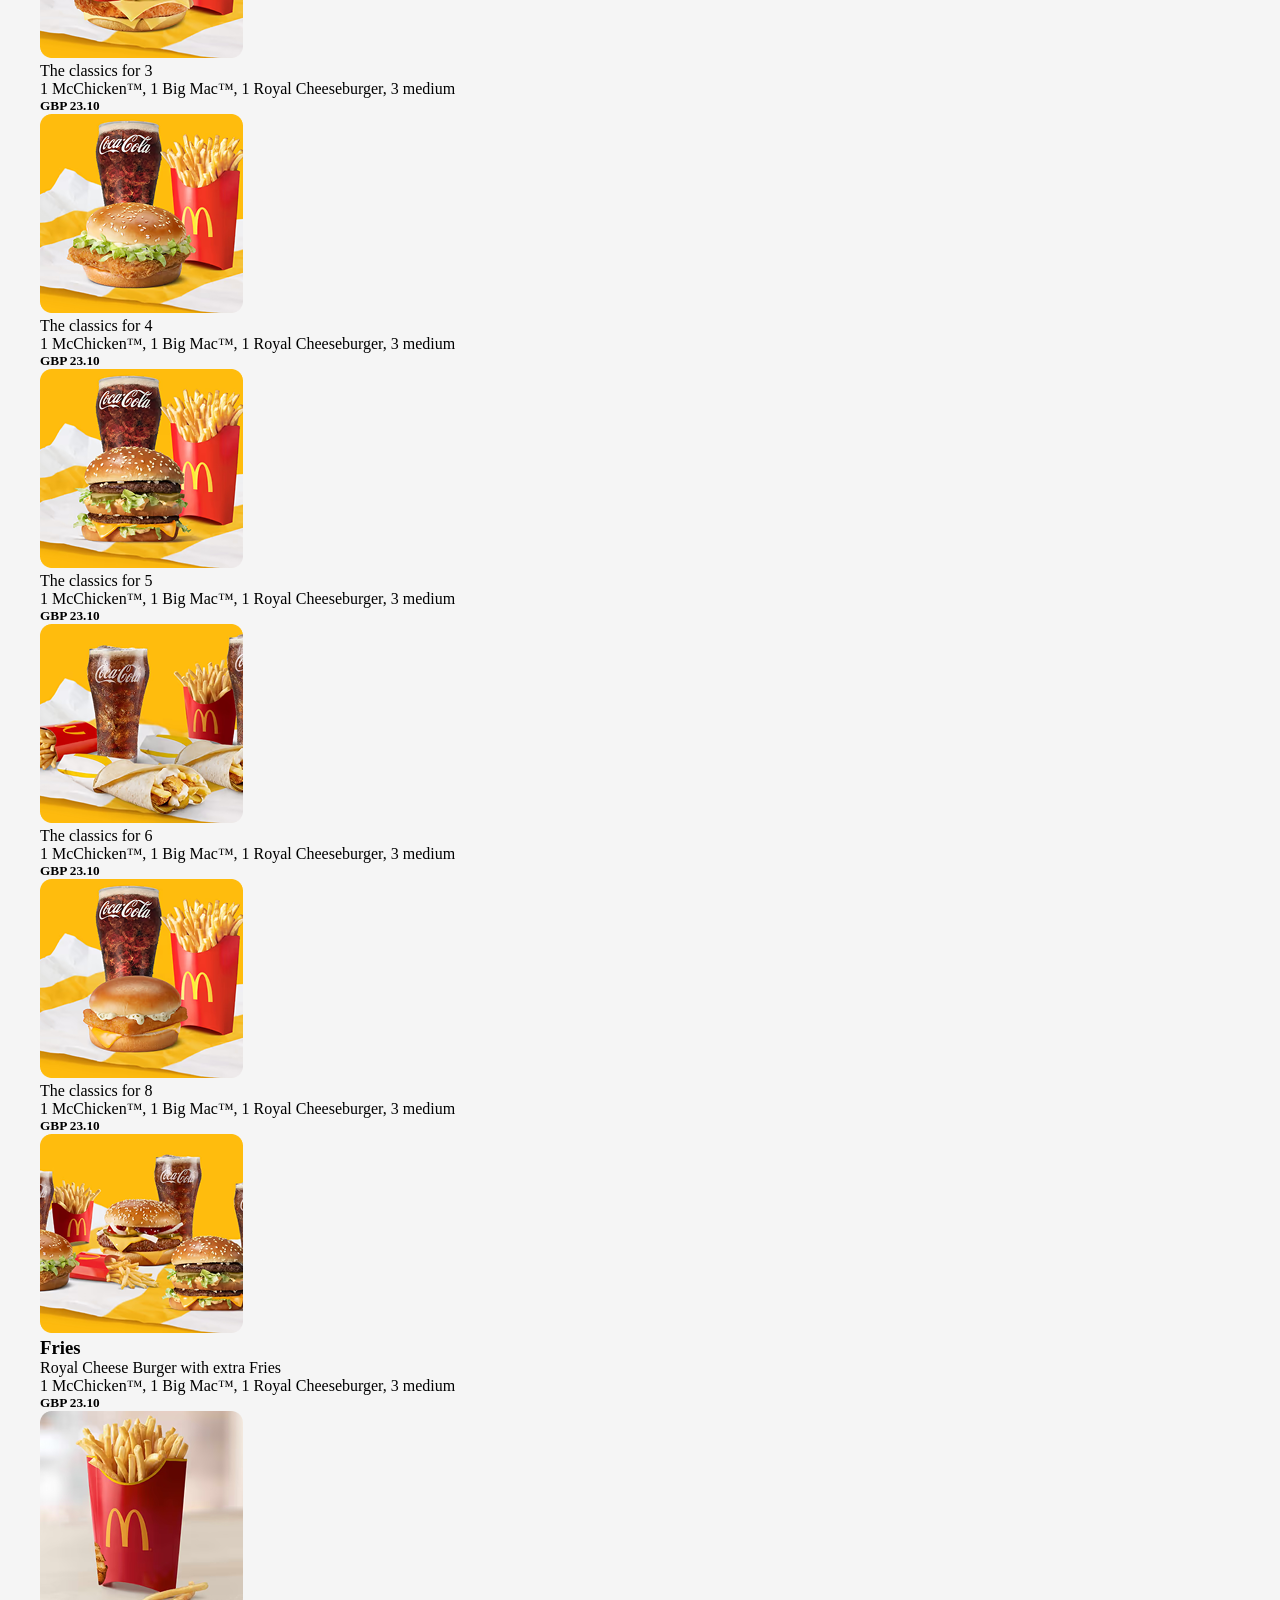
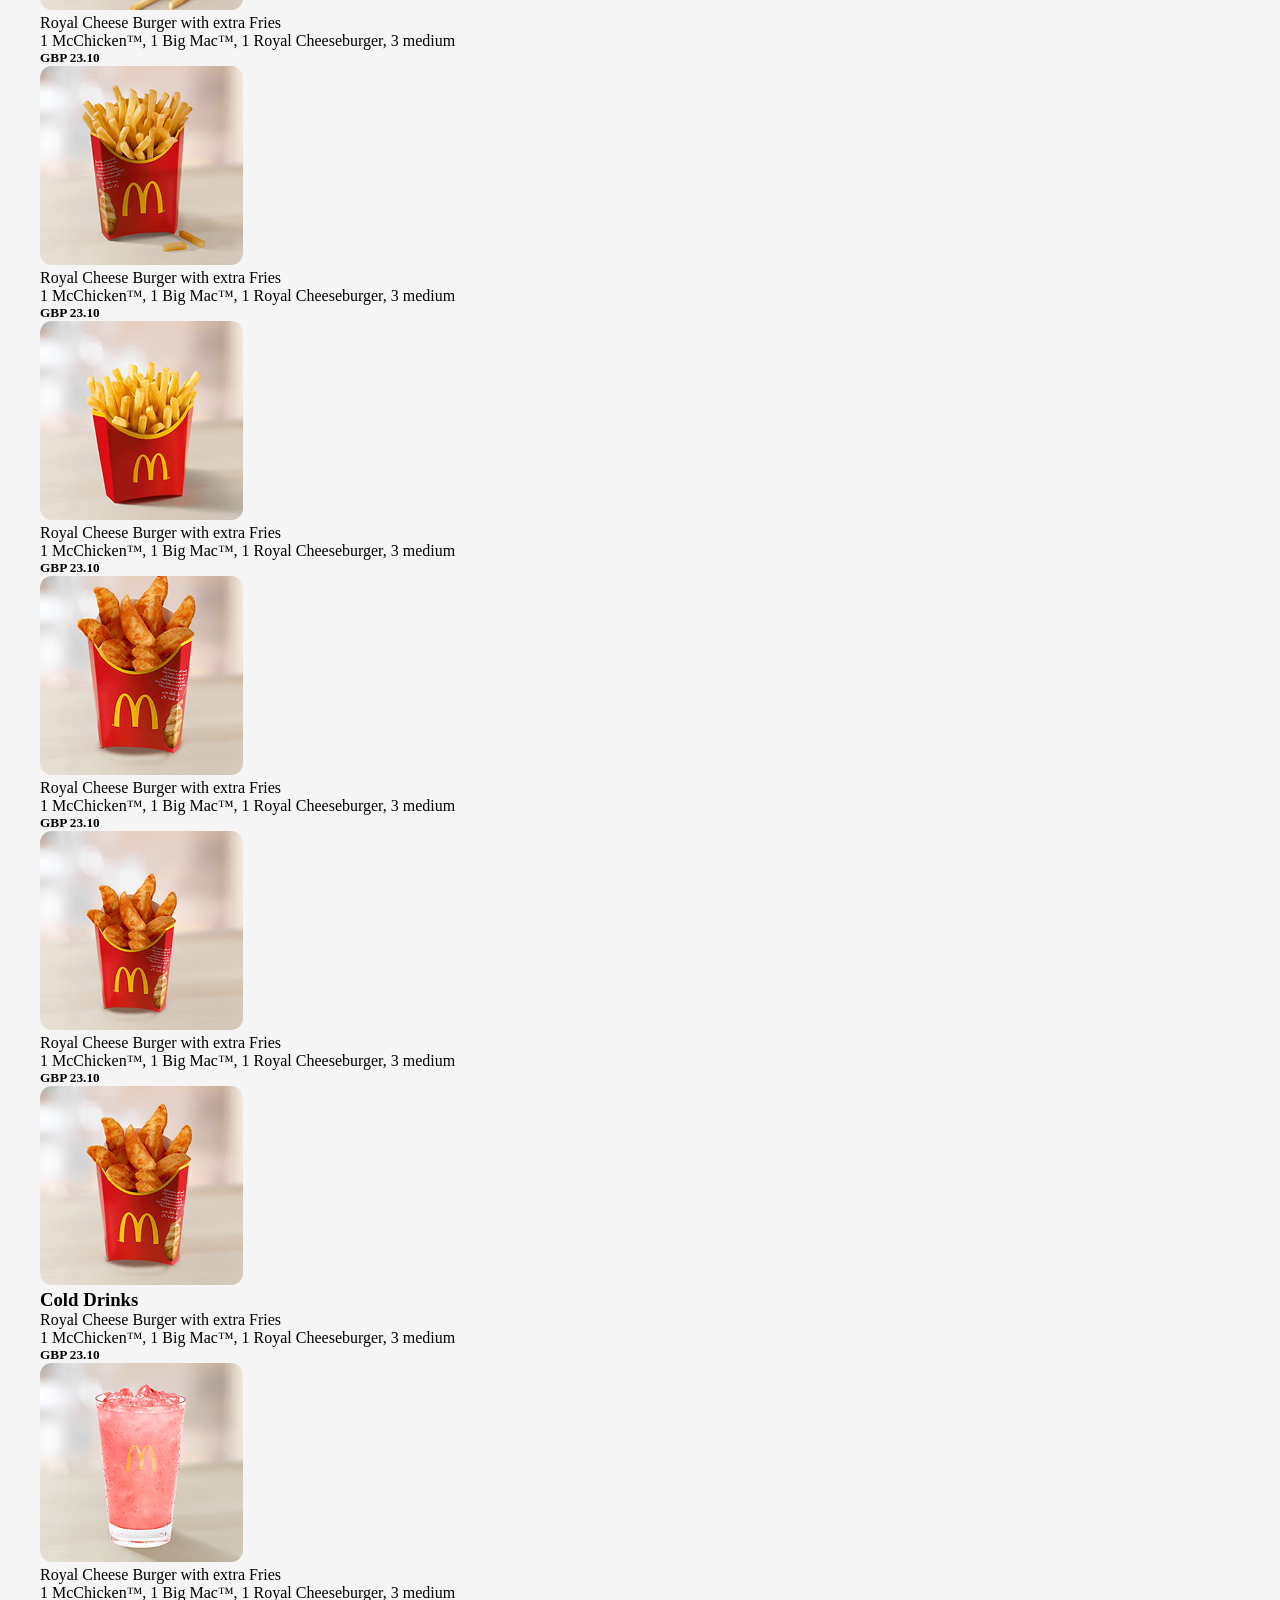
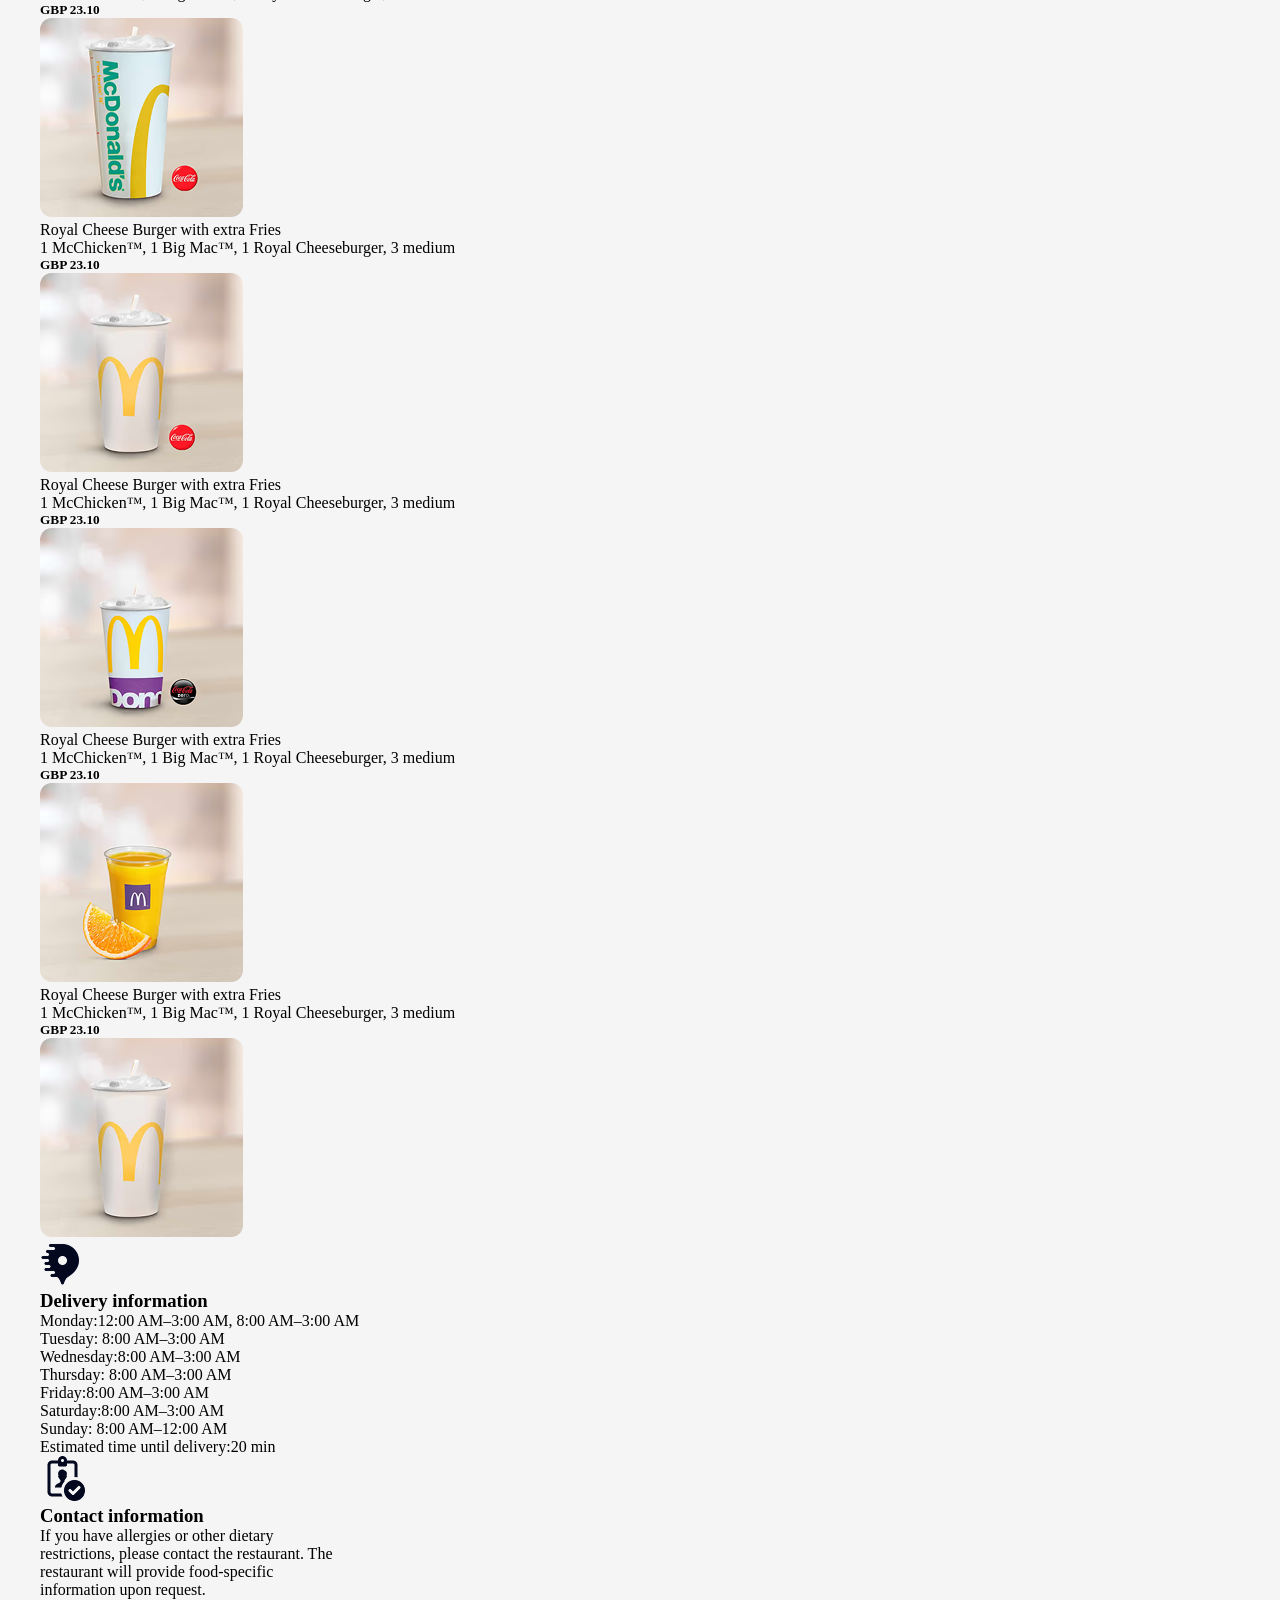
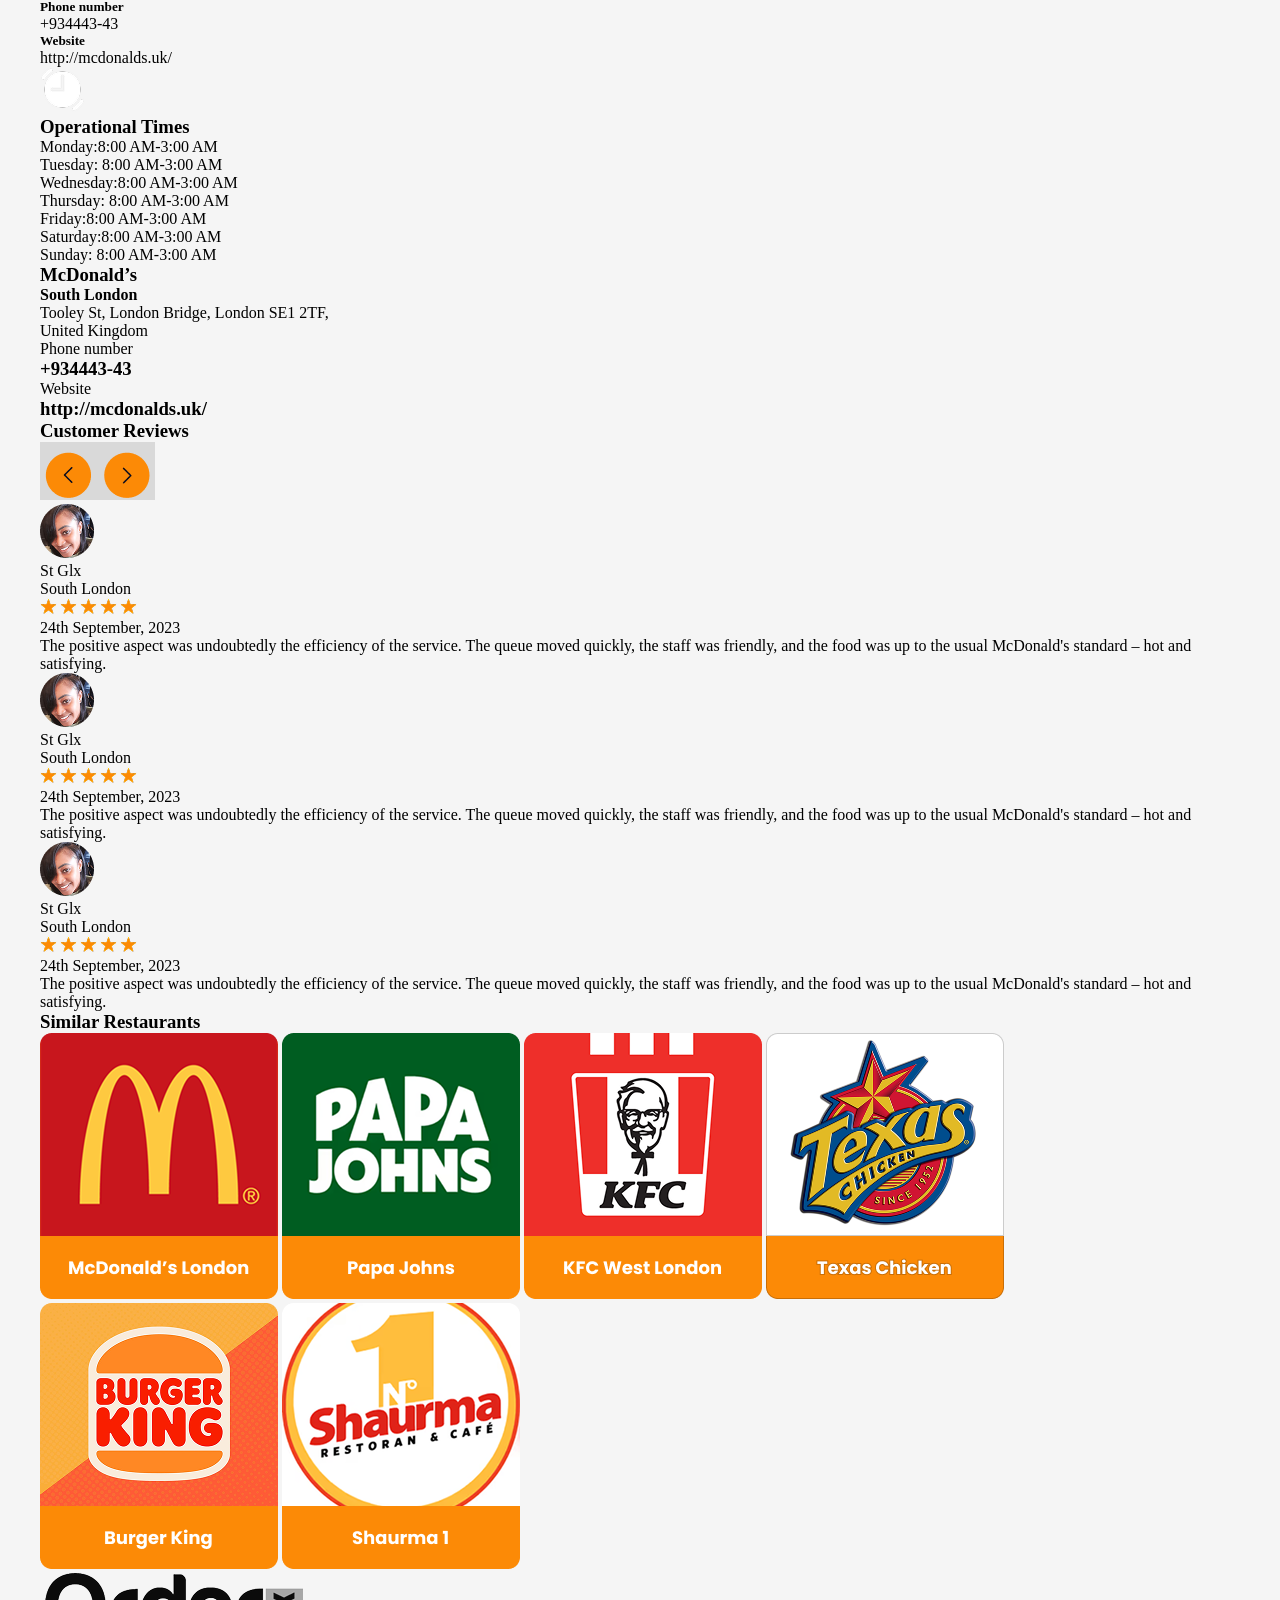
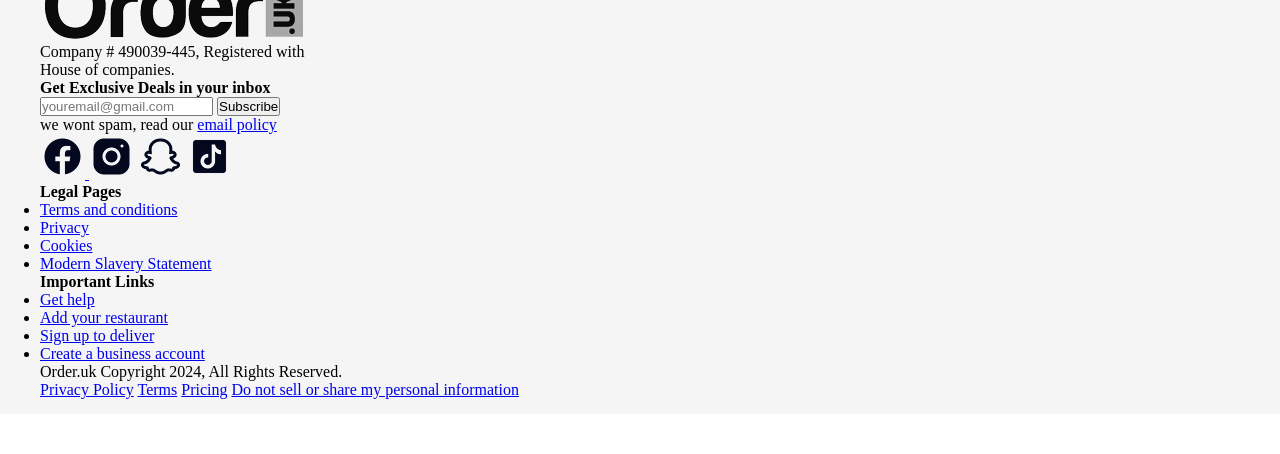
==== commit 134f764c: "Merge branch 'main' of https://github.com/mahliyouralova880-debug/Order-figma" ====
--- a/index.html
+++ b/index.html
@@ -5,7 +5,7 @@
     <meta charset="UTF-8">
     <meta name="viewport" content="width=device-width, initial-scale=1.0">
     <title>Document</title>
-    <link rel="stylesheet" href="./style.css">
+    <link rel="stylesheet" href="./style/style.css">
 </head>
 
 <body>
@@ -74,23 +74,56 @@
     <!--                     SECTION1                      -->
     <!-- ================================================= -->
 
-    <section>
-        <div class="burger-container burger-section">
-            <div class="burger-flex">
-                <div class="burger-text">
-                    <p class="burger-p1">I'm lovin' it!</p>
-                    <h1 class="burger-p2">McDonald’s East London</h1>
-                    <div class="burger-flex-p">
-                        <p>Minimum Order: 12 GBP</p>
-                        <p>Delivery in 20-25 Minutes</p>
-                    </div>
-                </div>
+    <section class="burger-section burger-container">
+        <div class="burger-flex">
+            <!-- 1-O'ZGARISH: Paddinglar va o'rtalash to'g'ri ishlashi uchun chap taraf -->
+            <div class="burger-text">
+                <p class="burger-p1">I'm lovin' it!</p>
+                <h1 class="burger-p2">McDonald’s East London</h1>
+
+                <div class="burger-flex-p">
+                    <!-- 2-O'ZGARISH: Pill knopkalar ichiga SVG ikonkalar qo'shildi -->
+                    <p>
+                        <svg width="20" height="20" viewBox="0 0 24 24" fill="white">
+                            <path
+                                d="M19 3H5c-1.1 0-2 .9-2 2v14c0 1.1.9 2 2 2h14c1.1 0 2-.9 2-2V5c0-1.1-.9-2-2-2zm-5 14H7v-2h7v2zm3-4H7v-2h10v2zm0-4H7V7h10v2z" />
+                        </svg>
+                        Minimum Order: 12 GBP
+                    </p>
+                    <p>
+                        <svg width="20" height="20" viewBox="0 0 24 24" fill="white">
+                            <path
+                                d="M15.5 5.5c1.1 0 2-.9 2-2s-.9-2-2-2-2 .9-2 2 .9 2 2 2zM5 12c-1.66 0-3 1.34-3 3s1.34 3 3 3 3-1.34 3-3-1.34-3-3-3zm0 4.5c-.83 0-1.5-.67-1.5-1.5s.67-1.5 1.5-1.5 1.5.67 1.5 1.5-.67 1.5-1.5 1.5zm14-4.5c-1.66 0-3 1.34-3 3s1.34 3 3 3 3-1.34 3-3-1.34-3-3-3zm0 4.5c-.83 0-1.5-.67-1.5-1.5s.67-1.5 1.5-1.5 1.5.67 1.5 1.5-.67 1.5-1.5 1.5z" />
+                        </svg>
+                        Delivery in 20-25 Minutes
+                    </p>
+                </div>
+            </div>
+
+            <!-- 3-O'ZGARISH: Rasm va uning ustiga tushadigan Reyting bloki birga o'raldi -->
+            <div class="burger-img-wrapper">
                 <div class="burger-img">
-                    <img src="./assets/image/Rectangle 44.png" alt="">
+                    <img src="./assets/image/Rectangle 44.png" alt="McDonalds">
+                </div>
+
+                <!-- REYTING BLOKI (3.4 ⭐ 1,360 reviews) -->
+                <div class="rating-badge">
+                    <h2>3.4</h2>
+                    <div class="stars">★★★★☆</div>
+                    <span>1,360 reviews</span>
                 </div>
             </div>
         </div>
+
+        <!-- 4-O'ZGARISH: Pastdagi apelsin rangli badge section ning eng pastiga joylashtirildi -->
     </section>
+    <div class="open-status">
+        <svg width="18" height="18" viewBox="0 0 24 24" fill="white">
+            <path
+                d="M11.99 2C6.47 2 2 6.48 2 12s4.47 10 9.99 10C17.52 22 22 17.52 22 12S17.52 2 11.99 2zM12 20c-4.42 0-8-3.58-8-8s3.58-8 8-8 8 3.58 8 8-3.58 8-8 8zm.5-13H11v6l5.25 3.15.75-1.23-4.5-2.67z" />
+        </svg>
+        <span>Open until 3:00 AM</span>
+    </div>
 
 
 
@@ -100,434 +133,512 @@
 
 
 
-    <!-- ================================================= -->
-    <!--                     SECTION5                      -->
-    <!-- ================================================= -->
-
-    <section>
-        <div class="burgers-container">
-            <h1>Burgers</h1>
-            <div class="burgers-grid">
-                <div class="burgers-card  burgers-card1">
-                    <div class="burgers-text">
-                        <span>Royal Cheese Burger with extra Fries</span>
-                        <p>1 McChicken™, 1 Big Mac™, 1 Royal Cheeseburger, 3 medium</p>
-                        <h5>GBP 23.10</h5>
-                    </div>
-                    <div class="burgers-img">
-                        <img src="./assets/image/Rectangle 46.png" alt="">
-                    </div>
-                </div>
-                <div class="burgers-card burgers-card2">
-                    <div class="burgers-text">
-                        <span>The classics for 3</span>
-                        <p>1 McChicken™, 1 Big Mac™, 1 Royal Cheeseburger, 3 medium</p>
-                        <h5>GBP 23.10</h5>
-                    </div>
-                    <div class="burgers-img">
-                        <img src="./assets/image/Rectangle 46 (1).png" alt="">
-                    </div>
-                </div>
-                <div class="burgers-card burgers-card3">
-                    <div class="burgers-text">
-                        <span>The classics for 4</span>
-                        <p>1 McChicken™, 1 Big Mac™, 1 Royal Cheeseburger, 3 medium</p>
-                        <h5>GBP 23.10</h5>
-                    </div>
-                    <div class="burgers-img">
-                        <img src="./assets/image/Rectangle 46 (2).png" alt="">
-                    </div>
-                </div>
-                <div class="burgers-card burgers-card4">
-                    <div class="burgers-text">
-                        <span>The classics for 5</span>
-                        <p>1 McChicken™, 1 Big Mac™, 1 Royal Cheeseburger, 3 medium</p>
-                        <h5>GBP 23.10</h5>
-                    </div>
-                    <div class="burgers-img">
-                        <img src="./assets/image/Rectangle 46 (3).png" alt="">
-                    </div>
-                </div>
-                <div class="burgers-card burgers-card5">
-                    <div class="burgers-text">
-                        <span>The classics for 6</span>
-                        <p>1 McChicken™, 1 Big Mac™, 1 Royal Cheeseburger, 3 medium</p>
-                        <h5>GBP 23.10</h5>
-                    </div>
-                    <div class="burgers-img">
-                        <img src="./assets/image/Rectangle 46 (4).png" alt="">
-                    </div>
-                </div>
-                <div class="burgers-card burgers-card6">
-                    <div class="burgers-text">
-                        <span>The classics for 8</span>
-                        <p>1 McChicken™, 1 Big Mac™, 1 Royal Cheeseburger, 3 medium</p>
-                        <h5>GBP 23.10</h5>
-                    </div>
-                    <div class="burgers-img">
-                        <img src="./assets/image/Rectangle 46 (5).png" alt="">
-                    </div>
-                </div>
-            </div>
+
+    <section class="top container1">
+        <h1 class="title">All Offers from McDonald's East London</h1>
+        <div class="search">
+            <input type="text" placeholder="Search from menu...">
         </div>
     </section>
 
-
-    <!-- ================================================= -->
-    <!--                     SECTION6                      -->
-    <!-- ================================================= -->
-
-    <section>
-        <div class="burgers-container">
-            <h1 class="Fries">Fries</h1>
-            <div class="burgers-grid">
-                <div class="burgers-card  burgers-card1">
-                    <div class="burgers-text">
-                        <span>Royal Cheese Burger with extra Fries</span>
-                        <p>1 McChicken™, 1 Big Mac™, 1 Royal Cheeseburger, 3 medium</p>
-                        <h5>GBP 23.10</h5>
-                    </div>
-                    <div class="burgers-img">
-                        <img src="./assets/image/Rectangle 46 (6).png" alt="">
-                    </div>
-                </div>
-                <div class="burgers-card burgers-card2">
-                    <div class="burgers-text">
-                        <span>Royal Cheese Burger with extra Fries</span>
-                        <p>1 McChicken™, 1 Big Mac™, 1 Royal Cheeseburger, 3 medium</p>
-                        <h5>GBP 23.10</h5>
-                    </div>
-                    <div class="burgers-img">
-                        <img src="./assets/image/Rectangle 46 (7).png" alt="">
-                    </div>
-                </div>
-                <div class="burgers-card burgers-card3">
-                    <div class="burgers-text">
-                        <span>Royal Cheese Burger with extra Fries</span>
-                        <p>1 McChicken™, 1 Big Mac™, 1 Royal Cheeseburger, 3 medium</p>
-                        <h5>GBP 23.10</h5>
-                    </div>
-                    <div class="burgers-img">
-                        <img src="./assets/image/Rectangle 46 (8).png" alt="">
-                    </div>
-                </div>
-                <div class="burgers-card burgers-card4">
-                    <div class="burgers-text">
-                        <span>Royal Cheese Burger with extra Fries</span>
-                        <p>1 McChicken™, 1 Big Mac™, 1 Royal Cheeseburger, 3 medium</p>
-                        <h5>GBP 23.10</h5>
-                    </div>
-                    <div class="burgers-img">
-                        <img src="./assets/image/Rectangle 46 (9).png" alt="">
-                    </div>
-                </div>
-                <div class="burgers-card burgers-card5">
-                    <div class="burgers-text">
-                        <span>Royal Cheese Burger with extra Fries</span>
-                        <p>1 McChicken™, 1 Big Mac™, 1 Royal Cheeseburger, 3 medium</p>
-                        <h5>GBP 23.10</h5>
-                    </div>
-                    <div class="burgers-img">
-                        <img src="./assets/image/Rectangle 46 (10).png" alt="">
-                    </div>
-                </div>
-                <div class="burgers-card burgers-card6">
-                    <div class="burgers-text">
-                        <span>Royal Cheese Burger with extra Fries</span>
-                        <p>1 McChicken™, 1 Big Mac™, 1 Royal Cheeseburger, 3 medium</p>
-                        <h5>GBP 23.10</h5>
-                    </div>
-                    <div class="burgers-img">
-                        <img src="./assets/image/Rectangle 46 (11).png" alt="">
-                    </div>
-                </div>
+    <!-- ================================================= -->
+    <!--                     SECTION3                      -->
+    <!-- ================================================= -->
+
+    <section class="menu-section">
+        <div class="menu-container">
+            <div class="menu-text">
+                <p><span>Offers</span></p>
+                <p>Burgers</p>
+                <p>Fries</p>
+                <p>Snacks</p>
+                <p>Salads</p>
+                <p>Cold drinks</p>
+                <p>Happy Meal®</p>
+                <p>Desserts</p>
+                <p>Hot drinks</p>
+                <p>Sauces</p>
+                <p>Orbit®</p>
             </div>
-        </div>
-    </section>
-
-
-    <!-- ================================================= -->
-    <!--                     SECTION7                      -->
-    <!-- ================================================= -->
-
-    <section>
-        <div class="burgers-container">
-            <h1 class="Fries">Cold Drinks</h1>
-            <div class="burgers-grid">
-                <div class="burgers-card  burgers-card1">
-                    <div class="burgers-text">
-                        <span>Royal Cheese Burger with extra Fries</span>
-                        <p>1 McChicken™, 1 Big Mac™, 1 Royal Cheeseburger, 3 medium</p>
-                        <h5>GBP 23.10</h5>
-                    </div>
-                    <div class="burgers-img">
-                        <img src="./assets/image/Rectangle 46 (12).png" alt="">
-                    </div>
-                </div>
-                <div class="burgers-card burgers-card2">
-                    <div class="burgers-text">
-                        <span>Royal Cheese Burger with extra Fries</span>
-                        <p>1 McChicken™, 1 Big Mac™, 1 Royal Cheeseburger, 3 medium</p>
-                        <h5>GBP 23.10</h5>
-                    </div>
-                    <div class="burgers-img">
-                        <img src="./assets/image/Rectangle 46 (13).png" alt="">
-                    </div>
-                </div>
-                <div class="burgers-card burgers-card3">
-                    <div class="burgers-text">
-                        <span>Royal Cheese Burger with extra Fries</span>
-                        <p>1 McChicken™, 1 Big Mac™, 1 Royal Cheeseburger, 3 medium</p>
-                        <h5>GBP 23.10</h5>
-                    </div>
-                    <div class="burgers-img">
-                        <img src="./assets/image/Rectangle 46 (14).png" alt="">
-                    </div>
-                </div>
-                <div class="burgers-card burgers-card4">
-                    <div class="burgers-text">
-                        <span>Royal Cheese Burger with extra Fries</span>
-                        <p>1 McChicken™, 1 Big Mac™, 1 Royal Cheeseburger, 3 medium</p>
-                        <h5>GBP 23.10</h5>
-                    </div>
-                    <div class="burgers-img">
-                        <img src="./assets/image/Rectangle 46 (15).png" alt="">
-                    </div>
-                </div>
-                <div class="burgers-card burgers-card5">
-                    <div class="burgers-text">
-                        <span>Royal Cheese Burger with extra Fries</span>
-                        <p>1 McChicken™, 1 Big Mac™, 1 Royal Cheeseburger, 3 medium</p>
-                        <h5>GBP 23.10</h5>
-                    </div>
-                    <div class="burgers-img">
-                        <img src="./assets/image/Rectangle 46 (16).png" alt="">
-                    </div>
-                </div>
-                <div class="burgers-card burgers-card6">
-                    <div class="burgers-text">
-                        <span>Royal Cheese Burger with extra Fries</span>
-                        <p>1 McChicken™, 1 Big Mac™, 1 Royal Cheeseburger, 3 medium</p>
-                        <h5>GBP 23.10</h5>
-                    </div>
-                    <div class="burgers-img">
-                        <img src="./assets/image/Rectangle 46 (17).png" alt="">
-                    </div>
-                </div>
-            </div>
-        </div>
-    </section>
-
-    <!-- ================================================= -->
-    <!--                     SECTION8                      -->
-    <!-- ================================================= -->
-
-
-    <section>
-        <div class="information-container">
-            <div class="information-flex">
-                <div class="information-text1">
-                    <div class="information-icon1">
-                        <img src="./assets/icon/Tracking.png" alt="">
-                        <h1>Delivery information</h1>
-                    </div>
-                    <p><span>Monday:</span>12:00 AM–3:00 AM, 8:00 AM–3:00 AM</p>
-                    <p><span>Tuesday:</span> 8:00 AM–3:00 AM</p>
-                    <p><span>Wednesday:</span>8:00 AM–3:00 AM</p>
-                    <p><span>Thursday: </span> 8:00 AM–3:00 AM</p>
-                    <p><span>Friday:</span>8:00 AM–3:00 AM</p>
-                    <p><span>Saturday:</span>8:00 AM–3:00 AM</p>
-                    <p><span>Sunday: </span>8:00 AM–12:00 AM</p>
-                    <p><span>Estimated time until delivery:</span>20 min</p>
-                </div>
-                <div class="information-text2">
-                    <div class="information-icon2">
-                        <img src="./assets/icon/ID Verified.png" alt="">
-                        <h1>Contact information</h1>
-                    </div>
-                    <p>If you have allergies or other dietary </p>
-                    <p>restrictions, please contact the restaurant. The </p>
-                    <p>restaurant will provide food-specific</p>
-                    <p>information upon request.</p>
-                    <h5>Phone number</h5>
-                    <p>+934443-43</p>
-                    <h5>Website</h5>
-                    <p>http://mcdonalds.uk/</p>
-                </div>
-                <div class="information-text3">
-                    <div class="information-icon3">
-                        <img src="./assets/icon/Clock.png" alt="">
-                        <h1>Operational Times</h1>
-                    </div>
-                    <p><span>Monday:</span>8:00 AM-3:00 AM</p>
-                    <p><span>Tuesday:</span> 8:00 AM-3:00 AM</p>
-                    <p><span>Wednesday:</span>8:00 AM-3:00 AM</p>
-                    <p><span>Thursday: </span> 8:00 AM-3:00 AM</p>
-                    <p><span>Friday:</span>8:00 AM-3:00 AM</p>
-                    <p><span>Saturday:</span>8:00 AM-3:00 AM</p>
-                    <p><span>Sunday: </span>8:00 AM-3:00 AM</p>
-                </div>
-            </div>
-        </div>
-    </section>
-
-
-    <!-- ================================================= -->
-    <!--                     SECTION9                      -->
-    <!-- ================================================= -->
-
-    <section>
-        <div class="location-container">
-            <div class="location-card">
-                <div class="location-text">
-                    <h1>McDonald’s</h1>
-                    <h4>South London</h4>
-                    <p>Tooley St, London Bridge, London SE1 2TF, <br>United Kingdom</p>
-                    <span>Phone number</span>
-                    <h3>+934443-43</h3>
-                    <span>Website</span>
-                    <h3>http://mcdonalds.uk/</h3>
-                </div>
-            </div>
-        </div>
-    </section>
-
-    <!-- ================================================= -->
-    <!--                     SECTION10                     -->
-    <!-- ================================================= -->
-
-    <section class="comment-section">
-        <div class="comment-container">
-            <div class="customer">
-                <h1>Customer Reviews</h1>
-                <img src="./assets/image/image.png" alt="">
-            </div>
-            <div class="comment-grid">
-                <div class="comment-card">
-                    <div class="comment-flex">
-                        <img src="./assets/image/Ellipse 3.png" alt="">
-                        <p class="comment-p">St Glx <br> <span>South London</span></p>
-                        <div class="september">
-                            <img src="./assets/image/Group 52.png" alt="">
-                            <p class="september-p">24th September, 2023</p>
-                        </div>
-                    </div>
-                    <p class="friendly">The positive aspect was undoubtedly the efficiency of the service. The queue
-                        moved quickly, the
-                        staff was friendly, and the food was up to the usual McDonald's standard – hot and satisfying.
-                    </p>
-                </div>
-                <div class="comment-card">
-                    <div class="comment-flex">
-                        <img src="./assets/image/Ellipse 3.png" alt="">
-                        <p class="comment-p">St Glx <br> <span>South London</span></p>
-                        <div class="september">
-                            <img src="./assets/image/Group 52.png" alt="">
-                            <p class="september-p">24th September, 2023</p>
-                        </div>
-                    </div>
-                    <p class="friendly">The positive aspect was undoubtedly the efficiency of the service. The queue
-                        moved quickly, the
-                        staff was friendly, and the food was up to the usual McDonald's standard – hot and satisfying.
-                    </p>
-                </div>
-                <div class="comment-card">
-                    <div class="comment-flex">
-                        <img src="./assets/image/Ellipse 3.png" alt="">
-                        <p class="comment-p">St Glx <br> <span>South London</span></p>
-                        <div class="september">
-                            <img src="./assets/image/Group 52.png" alt="">
-                            <p class="september-p">24th September, 2023</p>
-                        </div>
-                    </div>
-                    <p class="friendly">The positive aspect was undoubtedly the efficiency of the service. The queue
-                        moved quickly, the
-                        staff was friendly, and the food was up to the usual McDonald's standard – hot and satisfying.
-                    </p>
-                </div>
-            </div>
-        </div>
-    </section>
-
-
-    <!-- ================================================= -->
-    <!--                     SECTION11                     -->
-    <!-- ================================================= -->
-
-    <section>
-        <div class="restaurants-container">
-            <h1>Similar Restaurants</h1>
-            <div class="restaurants-flex">
-                <img src="./assets/image/Group 16.png" alt="">
-                <img src="./assets/image/Group 17.png" alt="">
-                <img src="./assets/image/Group 18.png" alt="">
-                <img src="./assets/image/Group 19.png" alt="">
-                <img src="./assets/image/Group 20.png" alt="">
-                <img src="./assets/image/Group 21.png" alt="">
-            </div>
-        </div>
-    </section>
-
-
-    <!-- ================================================= -->
-    <!--                    FOOTER                         -->
-    <!-- ================================================= -->
-
-    <footer>
-        <div class="footer-top">
-            <div class="col-logo">
-                <div class="logo"><img src="./assets/image/LOGO 2.png" alt=""></div>
-                <p class="company-info">Company # 490039-445, Registered with<br>House of companies.</p>
-            </div>
-
-            <div class="col-newsletter">
-                <h4>Get Exclusive Deals in your inbox</h4>
-                <div class="subscribe-row">
-                    <input type="email" placeholder="youremail@gmail.com">
-                    <button>Subscribe</button>
-                </div>
-                <p class="spam-note">we wont spam, read our <a href="#">email policy</a></p>
-                <div class="social-icons">
-                    <a href="#" class="icon-slot"> <img src="./assets/image/Facebook.png" alt=""> </a>
-                    <a href="#" class="icon-slot"> <img src="./assets/image/Instagram.png" alt=""></a>
-                    <a href="#" class="icon-slot"> <img src="./assets/image/Snapchat.png" alt=""></a>
-                    <a href="#" class="icon-slot"> <img src="./assets/image/TikTok.png" alt=""></a>
-                </div>
-            </div>
-
-            <div class="col-links">
-                <h4>Legal Pages</h4>
-                <ul>
-                    <li><a href="#">Terms and conditions</a></li>
-                    <li><a href="#">Privacy</a></li>
-                    <li><a href="#">Cookies</a></li>
-                    <li><a href="#">Modern Slavery Statement</a></li>
-                </ul>
-            </div>
-
-            <div class="col-links">
-                <h4>Important Links</h4>
-                <ul>
-                    <li><a href="#">Get help</a></li>
-                    <li><a href="#">Add your restaurant</a></li>
-                    <li><a href="#">Sign up to deliver</a></li>
-                    <li><a href="#">Create a business account</a></li>
-                </ul>
-            </div>
-        </div>
-
-        <div class="footer-bottom">
-            <div class="footer-bottom-inner">
-                <span>Order.uk Copyright 2024, All Rights Reserved.</span>
-                <div class="footer-bottom-links">
-                    <a href="#">Privacy Policy</a>
-                    <a href="#">Terms</a>
-                    <a href="#">Pricing</a>
-                    <a href="#">Do not sell or share my personal information</a>
-                </div>
-            </div>
-        </div>
-    </footer>
+
+
+            <section class="menu ">
+                <div class="container2">
+                    <span class=" active">Offers</span>
+                    <span class="item">Burgers</span>
+                    <span class="item">Fries</span>
+                    <span class="item">Snacks</span>
+                    <span class="item">Salads</span>
+                    <span class="item">Cold drinks</span>
+                    <span class="item">Happy Meal®</span>
+                    <span class="item">Desserts</span>
+                    <span class="item">Hot drinks</span>
+                    <span class="item">Sauces</span>
+                    <span class="item">Orbit</span>
+
+                </div>
+            </section>
+
+
+            <!-- ================================================= -->
+            <!--                     SECTION4                      -->
+            <!-- ================================================= -->
+
+            <section class="vegan-section">
+                <div class="vegan-container">
+                    <div class="vegan-grid">
+                        <div class="vegan-text1 vegan-text">
+                            <p>McDonald’s East London</p>
+                            <h1>First Order Discount</h1>
+                        </div>
+                        <div class="vegan-text2 vegan-text">
+                            <p>McDonald’s East London</p>
+                            <h1>Vegan Discount</h1>
+                        </div>
+                        <div class="vegan-text3 vegan-text">
+                            <p>McDonald’ s East London</p>
+                            <h1>Free ice Cream Offer</h1>
+                            <p></p>
+                        </div>
+                    </div>
+                </div>
+            </section>
+
+
+            <!-- ================================================= -->
+            <!--                     SECTION5                      -->
+            <!-- ================================================= -->
+
+            <section>
+                <div class="burgers-container">
+                    <h1>Burgers</h1>
+                    <div class="burgers-grid">
+                        <div class="burgers-card  burgers-card1">
+                            <div class="burgers-text">
+                                <span>Royal Cheese Burger with extra Fries</span>
+                                <p>1 McChicken™, 1 Big Mac™, 1 Royal Cheeseburger, 3 medium</p>
+                                <h5>GBP 23.10</h5>
+                            </div>
+                            <div class="burgers-img">
+                                <img src="./assets/image/Rectangle 46.png" alt="">
+                            </div>
+                        </div>
+                        <div class="burgers-card burgers-card2">
+                            <div class="burgers-text">
+                                <span>The classics for 3</span>
+                                <p>1 McChicken™, 1 Big Mac™, 1 Royal Cheeseburger, 3 medium</p>
+                                <h5>GBP 23.10</h5>
+                            </div>
+                            <div class="burgers-img">
+                                <img src="./assets/image/Rectangle 46 (1).png" alt="">
+                            </div>
+                        </div>
+                        <div class="burgers-card burgers-card3">
+                            <div class="burgers-text">
+                                <span>The classics for 4</span>
+                                <p>1 McChicken™, 1 Big Mac™, 1 Royal Cheeseburger, 3 medium</p>
+                                <h5>GBP 23.10</h5>
+                            </div>
+                            <div class="burgers-img">
+                                <img src="./assets/image/Rectangle 46 (2).png" alt="">
+                            </div>
+                        </div>
+                        <div class="burgers-card burgers-card4">
+                            <div class="burgers-text">
+                                <span>The classics for 5</span>
+                                <p>1 McChicken™, 1 Big Mac™, 1 Royal Cheeseburger, 3 medium</p>
+                                <h5>GBP 23.10</h5>
+                            </div>
+                            <div class="burgers-img">
+                                <img src="./assets/image/Rectangle 46 (3).png" alt="">
+                            </div>
+                        </div>
+                        <div class="burgers-card burgers-card5">
+                            <div class="burgers-text">
+                                <span>The classics for 6</span>
+                                <p>1 McChicken™, 1 Big Mac™, 1 Royal Cheeseburger, 3 medium</p>
+                                <h5>GBP 23.10</h5>
+                            </div>
+                            <div class="burgers-img">
+                                <img src="./assets/image/Rectangle 46 (4).png" alt="">
+                            </div>
+                        </div>
+                        <div class="burgers-card burgers-card6">
+                            <div class="burgers-text">
+                                <span>The classics for 8</span>
+                                <p>1 McChicken™, 1 Big Mac™, 1 Royal Cheeseburger, 3 medium</p>
+                                <h5>GBP 23.10</h5>
+                            </div>
+                            <div class="burgers-img">
+                                <img src="./assets/image/Rectangle 46 (5).png" alt="">
+                            </div>
+                        </div>
+                    </div>
+                </div>
+            </section>
+
+
+            <!-- ================================================= -->
+            <!--                     SECTION6                      -->
+            <!-- ================================================= -->
+
+            <section>
+                <div class="burgers-container">
+                    <h1 class="Fries">Fries</h1>
+                    <div class="burgers-grid">
+                        <div class="burgers-card  burgers-card1">
+                            <div class="burgers-text">
+                                <span>Royal Cheese Burger with extra Fries</span>
+                                <p>1 McChicken™, 1 Big Mac™, 1 Royal Cheeseburger, 3 medium</p>
+                                <h5>GBP 23.10</h5>
+                            </div>
+                            <div class="burgers-img">
+                                <img src="./assets/image/Rectangle 46 (6).png" alt="">
+                            </div>
+                        </div>
+                        <div class="burgers-card burgers-card2">
+                            <div class="burgers-text">
+                                <span>Royal Cheese Burger with extra Fries</span>
+                                <p>1 McChicken™, 1 Big Mac™, 1 Royal Cheeseburger, 3 medium</p>
+                                <h5>GBP 23.10</h5>
+                            </div>
+                            <div class="burgers-img">
+                                <img src="./assets/image/Rectangle 46 (7).png" alt="">
+                            </div>
+                        </div>
+                        <div class="burgers-card burgers-card3">
+                            <div class="burgers-text">
+                                <span>Royal Cheese Burger with extra Fries</span>
+                                <p>1 McChicken™, 1 Big Mac™, 1 Royal Cheeseburger, 3 medium</p>
+                                <h5>GBP 23.10</h5>
+                            </div>
+                            <div class="burgers-img">
+                                <img src="./assets/image/Rectangle 46 (8).png" alt="">
+                            </div>
+                        </div>
+                        <div class="burgers-card burgers-card4">
+                            <div class="burgers-text">
+                                <span>Royal Cheese Burger with extra Fries</span>
+                                <p>1 McChicken™, 1 Big Mac™, 1 Royal Cheeseburger, 3 medium</p>
+                                <h5>GBP 23.10</h5>
+                            </div>
+                            <div class="burgers-img">
+                                <img src="./assets/image/Rectangle 46 (9).png" alt="">
+                            </div>
+                        </div>
+                        <div class="burgers-card burgers-card5">
+                            <div class="burgers-text">
+                                <span>Royal Cheese Burger with extra Fries</span>
+                                <p>1 McChicken™, 1 Big Mac™, 1 Royal Cheeseburger, 3 medium</p>
+                                <h5>GBP 23.10</h5>
+                            </div>
+                            <div class="burgers-img">
+                                <img src="./assets/image/Rectangle 46 (10).png" alt="">
+                            </div>
+                        </div>
+                        <div class="burgers-card burgers-card6">
+                            <div class="burgers-text">
+                                <span>Royal Cheese Burger with extra Fries</span>
+                                <p>1 McChicken™, 1 Big Mac™, 1 Royal Cheeseburger, 3 medium</p>
+                                <h5>GBP 23.10</h5>
+                            </div>
+                            <div class="burgers-img">
+                                <img src="./assets/image/Rectangle 46 (11).png" alt="">
+                            </div>
+                        </div>
+                    </div>
+                </div>
+            </section>
+
+
+            <!-- ================================================= -->
+            <!--                     SECTION7                      -->
+            <!-- ================================================= -->
+
+            <section>
+                <div class="burgers-container">
+                    <h1 class="Fries">Cold Drinks</h1>
+                    <div class="burgers-grid">
+                        <div class="burgers-card  burgers-card1">
+                            <div class="burgers-text">
+                                <span>Royal Cheese Burger with extra Fries</span>
+                                <p>1 McChicken™, 1 Big Mac™, 1 Royal Cheeseburger, 3 medium</p>
+                                <h5>GBP 23.10</h5>
+                            </div>
+                            <div class="burgers-img">
+                                <img src="./assets/image/Rectangle 46 (12).png" alt="">
+                            </div>
+                        </div>
+                        <div class="burgers-card burgers-card2">
+                            <div class="burgers-text">
+                                <span>Royal Cheese Burger with extra Fries</span>
+                                <p>1 McChicken™, 1 Big Mac™, 1 Royal Cheeseburger, 3 medium</p>
+                                <h5>GBP 23.10</h5>
+                            </div>
+                            <div class="burgers-img">
+                                <img src="./assets/image/Rectangle 46 (13).png" alt="">
+                            </div>
+                        </div>
+                        <div class="burgers-card burgers-card3">
+                            <div class="burgers-text">
+                                <span>Royal Cheese Burger with extra Fries</span>
+                                <p>1 McChicken™, 1 Big Mac™, 1 Royal Cheeseburger, 3 medium</p>
+                                <h5>GBP 23.10</h5>
+                            </div>
+                            <div class="burgers-img">
+                                <img src="./assets/image/Rectangle 46 (14).png" alt="">
+                            </div>
+                        </div>
+                        <div class="burgers-card burgers-card4">
+                            <div class="burgers-text">
+                                <span>Royal Cheese Burger with extra Fries</span>
+                                <p>1 McChicken™, 1 Big Mac™, 1 Royal Cheeseburger, 3 medium</p>
+                                <h5>GBP 23.10</h5>
+                            </div>
+                            <div class="burgers-img">
+                                <img src="./assets/image/Rectangle 46 (15).png" alt="">
+                            </div>
+                        </div>
+                        <div class="burgers-card burgers-card5">
+                            <div class="burgers-text">
+                                <span>Royal Cheese Burger with extra Fries</span>
+                                <p>1 McChicken™, 1 Big Mac™, 1 Royal Cheeseburger, 3 medium</p>
+                                <h5>GBP 23.10</h5>
+                            </div>
+                            <div class="burgers-img">
+                                <img src="./assets/image/Rectangle 46 (16).png" alt="">
+                            </div>
+                        </div>
+                        <div class="burgers-card burgers-card6">
+                            <div class="burgers-text">
+                                <span>Royal Cheese Burger with extra Fries</span>
+                                <p>1 McChicken™, 1 Big Mac™, 1 Royal Cheeseburger, 3 medium</p>
+                                <h5>GBP 23.10</h5>
+                            </div>
+                            <div class="burgers-img">
+                                <img src="./assets/image/Rectangle 46 (17).png" alt="">
+                            </div>
+                        </div>
+                    </div>
+                </div>
+            </section>
+
+            <!-- ================================================= -->
+            <!--                     SECTION8                      -->
+            <!-- ================================================= -->
+
+
+            <section>
+                <div class="information-container">
+                    <div class="information-flex">
+                        <div class="information-text1">
+                            <div class="information-icon1">
+                                <img src="./assets/icon/Tracking.png" alt="">
+                                <h1>Delivery information</h1>
+                            </div>
+                            <p><span>Monday:</span>12:00 AM–3:00 AM, 8:00 AM–3:00 AM</p>
+                            <p><span>Tuesday:</span> 8:00 AM–3:00 AM</p>
+                            <p><span>Wednesday:</span>8:00 AM–3:00 AM</p>
+                            <p><span>Thursday: </span> 8:00 AM–3:00 AM</p>
+                            <p><span>Friday:</span>8:00 AM–3:00 AM</p>
+                            <p><span>Saturday:</span>8:00 AM–3:00 AM</p>
+                            <p><span>Sunday: </span>8:00 AM–12:00 AM</p>
+                            <p><span>Estimated time until delivery:</span>20 min</p>
+                        </div>
+                        <div class="information-text2">
+                            <div class="information-icon2">
+                                <img src="./assets/icon/ID Verified.png" alt="">
+                                <h1>Contact information</h1>
+                            </div>
+                            <p>If you have allergies or other dietary </p>
+                            <p>restrictions, please contact the restaurant. The </p>
+                            <p>restaurant will provide food-specific</p>
+                            <p>information upon request.</p>
+                            <h5>Phone number</h5>
+                            <p>+934443-43</p>
+                            <h5>Website</h5>
+                            <p>http://mcdonalds.uk/</p>
+                        </div>
+                        <div class="information-text3">
+                            <div class="information-icon3">
+                                <img src="./assets/icon/Clock.png" alt="">
+                                <h1>Operational Times</h1>
+                            </div>
+                            <p><span>Monday:</span>8:00 AM-3:00 AM</p>
+                            <p><span>Tuesday:</span> 8:00 AM-3:00 AM</p>
+                            <p><span>Wednesday:</span>8:00 AM-3:00 AM</p>
+                            <p><span>Thursday: </span> 8:00 AM-3:00 AM</p>
+                            <p><span>Friday:</span>8:00 AM-3:00 AM</p>
+                            <p><span>Saturday:</span>8:00 AM-3:00 AM</p>
+                            <p><span>Sunday: </span>8:00 AM-3:00 AM</p>
+                        </div>
+                    </div>
+                </div>
+            </section>
+
+
+            <!-- ================================================= -->
+            <!--                     SECTION9                      -->
+            <!-- ================================================= -->
+
+            <section>
+                <div class="location-container">
+                    <div class="location-card">
+                        <div class="location-text">
+                            <h1>McDonald’s</h1>
+                            <h4>South London</h4>
+                            <p>Tooley St, London Bridge, London SE1 2TF, <br>United Kingdom</p>
+                            <span>Phone number</span>
+                            <h3>+934443-43</h3>
+                            <span>Website</span>
+                            <h3>http://mcdonalds.uk/</h3>
+                        </div>
+                    </div>
+                </div>
+            </section>
+
+            <!-- ================================================= -->
+            <!--                     SECTION10                     -->
+            <!-- ================================================= -->
+
+            <section class="comment-section">
+                <div class="comment-container">
+                    <div class="customer">
+                        <h1>Customer Reviews</h1>
+                        <img src="./assets/image/image.png" alt="">
+                    </div>
+                    <div class="comment-grid">
+                        <div class="comment-card">
+                            <div class="comment-flex">
+                                <img src="./assets/image/Ellipse 3.png" alt="">
+                                <p class="comment-p">St Glx <br> <span>South London</span></p>
+                                <div class="september">
+                                    <img src="./assets/image/Group 52.png" alt="">
+                                    <p class="september-p">24th September, 2023</p>
+                                </div>
+                            </div>
+                            <p class="friendly">The positive aspect was undoubtedly the efficiency of the service. The
+                                queue
+                                moved quickly, the
+                                staff was friendly, and the food was up to the usual McDonald's standard – hot and
+                                satisfying.
+                            </p>
+                        </div>
+                        <div class="comment-card">
+                            <div class="comment-flex">
+                                <img src="./assets/image/Ellipse 3.png" alt="">
+                                <p class="comment-p">St Glx <br> <span>South London</span></p>
+                                <div class="september">
+                                    <img src="./assets/image/Group 52.png" alt="">
+                                    <p class="september-p">24th September, 2023</p>
+                                </div>
+                            </div>
+                            <p class="friendly">The positive aspect was undoubtedly the efficiency of the service. The
+                                queue
+                                moved quickly, the
+                                staff was friendly, and the food was up to the usual McDonald's standard – hot and
+                                satisfying.
+                            </p>
+                        </div>
+                        <div class="comment-card">
+                            <div class="comment-flex">
+                                <img src="./assets/image/Ellipse 3.png" alt="">
+                                <p class="comment-p">St Glx <br> <span>South London</span></p>
+                                <div class="september">
+                                    <img src="./assets/image/Group 52.png" alt="">
+                                    <p class="september-p">24th September, 2023</p>
+                                </div>
+                            </div>
+                            <p class="friendly">The positive aspect was undoubtedly the efficiency of the service. The
+                                queue
+                                moved quickly, the
+                                staff was friendly, and the food was up to the usual McDonald's standard – hot and
+                                satisfying.
+                            </p>
+                        </div>
+                    </div>
+                </div>
+            </section>
+
+
+            <!-- ================================================= -->
+            <!--                     SECTION11                     -->
+            <!-- ================================================= -->
+
+            <section>
+                <div class="restaurants-container">
+                    <h1>Similar Restaurants</h1>
+                    <div class="restaurants-flex">
+                        <img src="./assets/image/Group 16.png" alt="">
+                        <img src="./assets/image/Group 17.png" alt="">
+                        <img src="./assets/image/Group 18.png" alt="">
+                        <img src="./assets/image/Group 19.png" alt="">
+                        <img src="./assets/image/Group 20.png" alt="">
+                        <img src="./assets/image/Group 21.png" alt="">
+                    </div>
+                </div>
+            </section>
+
+
+            <!-- ================================================= -->
+            <!--                    FOOTER                         -->
+            <!-- ================================================= -->
+
+            <footer>
+                <div class="footer-top">
+                    <div class="col-logo">
+                        <div class="logo"><img src="./assets/image/LOGO 2.png" alt=""></div>
+                        <p class="company-info">Company # 490039-445, Registered with<br>House of companies.</p>
+                    </div>
+
+                    <div class="col-newsletter">
+                        <h4>Get Exclusive Deals in your inbox</h4>
+                        <div class="subscribe-row">
+                            <input type="email" placeholder="youremail@gmail.com">
+                            <button>Subscribe</button>
+                        </div>
+                        <p class="spam-note">we wont spam, read our <a href="#">email policy</a></p>
+                        <div class="social-icons">
+                            <a href="#" class="icon-slot"> <img src="./assets/image/Facebook.png" alt=""> </a>
+                            <a href="#" class="icon-slot"> <img src="./assets/image/Instagram.png" alt=""></a>
+                            <a href="#" class="icon-slot"> <img src="./assets/image/Snapchat.png" alt=""></a>
+                            <a href="#" class="icon-slot"> <img src="./assets/image/TikTok.png" alt=""></a>
+                        </div>
+                    </div>
+
+                    <div class="col-links">
+                        <h4>Legal Pages</h4>
+                        <ul>
+                            <li><a href="#">Terms and conditions</a></li>
+                            <li><a href="#">Privacy</a></li>
+                            <li><a href="#">Cookies</a></li>
+                            <li><a href="#">Modern Slavery Statement</a></li>
+                        </ul>
+                    </div>
+
+                    <div class="col-links">
+                        <h4>Important Links</h4>
+                        <ul>
+                            <li><a href="#">Get help</a></li>
+                            <li><a href="#">Add your restaurant</a></li>
+                            <li><a href="#">Sign up to deliver</a></li>
+                            <li><a href="#">Create a business account</a></li>
+                        </ul>
+                    </div>
+                </div>
+
+                <div class="footer-bottom">
+                    <div class="footer-bottom-inner">
+                        <span>Order.uk Copyright 2024, All Rights Reserved.</span>
+                        <div class="footer-bottom-links">
+                            <a href="#">Privacy Policy</a>
+                            <a href="#">Terms</a>
+                            <a href="#">Pricing</a>
+                            <a href="#">Do not sell or share my personal information</a>
+                        </div>
+                    </div>
+                </div>
+            </footer>
 </body>
 
 </html>
--- a/style/style.css
+++ b/style/style.css
@@ -0,0 +1,1378 @@
+@import url('https://fonts.googleapis.com/css2?family=Poppins:ital,wght@0,100;0,200;0,300;0,400;0,500;0,600;0,700;0,800;0,900;1,100;1,200;1,300;1,400;1,500;1,600;1,700;1,800;1,900&display=swap');
+
+
+* {
+    margin: 0;
+    padding: 0;
+    box-sizing: border-box;
+}
+
+/* ===================================== */
+/*               navbar1                 */
+/* ===================================== */
+
+.navbar {
+    background: #FAFAFA;
+    max-width: 1460px;
+    margin: 0 auto;
+    border: 1px solid #E1E1E1;
+    border-bottom-right-radius: 12px;
+    border-bottom-left-radius: 12px;
+}
+
+
+.Flex_text {
+    display: flex;
+    align-items: center;
+    justify-content: space-between;
+}
+
+.text {
+    display: flex;
+    align-items: center;
+    justify-content: center;
+}
+
+.text1 img {
+    width: 25px;
+    margin: 0 15px 0 30px;
+}
+
+.text1 p {
+    font-family: "Poppins", sans-serif;
+    font-weight: 600;
+    font-style: Bold;
+    font-size: 15px;
+    color: #000;
+}
+
+.text1 p a {
+    color: #FC8A06;
+    text-decoration: none;
+    border-bottom: 1px solid #FC8A06;
+}
+
+
+.text2 {
+    display: flex;
+    gap: 1rem;
+    padding-left: 120px;
+}
+
+.text2 p {
+    font-family: "Poppins", sans-serif;
+    font-weight: 500;
+    font-size: 15px;
+    color: #000;
+}
+
+
+.text2 span {
+    font-family: "Poppins", sans-serif;
+    font-weight: 500;
+    font-size: 15px;
+    border-bottom: 1px solid #FC8A06;
+    color: #FC8A06;
+}
+
+
+.text3_flex {
+    display: flex;
+    align-items: center;
+    justify-content: center;
+    background-color: #028643;
+    border-bottom-right-radius: 12px;
+    border-bottom-left-radius: 12px;
+}
+
+
+.text3_flex .order_text {
+    color: #fff;
+    padding: 20px 18px;
+    font-family: "Poppins", sans-serif;
+}
+
+
+.text3_flex .order_icon img {
+    width: 26px;
+}
+
+
+.text3_flex .order_icon {
+    padding: 14px 14px;
+}
+
+
+
+/* ===================================== */
+/*               navbar2                 */
+/* ===================================== */
+
+.navbar2 {
+    background-color: transparent;
+}
+
+.navbar_container {
+    max-width: 1400px;
+
+    margin: 0 auto;
+}
+
+.menu-icon img {
+    display: none;
+}
+
+
+.navbar_flex {
+    display: flex;
+    align-items: center;
+    justify-content: space-between;
+}
+
+.navbar_flex2 {
+    display: flex;
+    align-items: center;
+    gap: 35px;
+    margin: 40px 0;
+
+}
+
+.navbar_flex2 p {
+    font-family: "Poppins";
+    font-weight: 500;
+    font-size: 18px;
+    color: #000;
+}
+
+
+.menu-icon {
+    display: none;
+}
+
+.navbar_flex2 .navbar_btn1 {
+    cursor: pointer;
+    background-color: #FC8A06;
+    color: #fff;
+    font-family: "Poppins";
+    border-radius: 40px;
+    padding: 10px 25px;
+    font-size: 18px;
+    border: none;
+}
+
+
+.navbar_flex2 .navbar_btn2 {
+    background: #03081F;
+    border-radius: 30px;
+    padding: 12px 34px;
+    cursor: pointer;
+}
+
+.navbar_flex2 .navbar_btn2 a {
+    color: #fff;
+    font-family: "Poppins";
+    font-size: 17px;
+    text-decoration: none;
+}
+
+
+
+
+.from-container {
+    max-width: 1460px;
+    margin: 30px auto;
+    padding: 20px 40px;
+}
+
+.from-flex {
+    display: flex;
+    justify-content: space-between;
+    align-items: center;
+}
+
+.from-text p {
+    font-family: "Poppins", sans-serif;
+    font-size: 32px;
+    font-weight: 700;
+    color: #03081f;
+}
+
+.from-input input {
+    width: 320px;
+    padding: 12px 20px 12px 45px;
+    border-radius: 100px;
+    border: 1px solid #d9d9d9;
+    font-size: 15px;
+    outline: none;
+    background-image: url('data:image/svg+xml;utf8,<svg xmlns="http://www.w3.org/2000/svg" width="16" height="16" fill="%20888" viewBox="0 0 16 16"><path d="M11.742 10.344a6.5 6.5 0 1 0-1.397 1.398h-.001c.03.04.062.078.098.115l3.85 3.85a1 1 0 0 0 1.415-1.414l-3.85-3.85a1.007 1.007 0 0 0-.115-.1zM12 6.5a5.5 5.5 0 1 1-11 0 5.5 5.5 0 0 1 11 0z"/></svg>');
+    background-repeat: no-repeat;
+    background-position: 18px center;
+    transition: border-color 0.3s;
+}
+
+.from-input input:focus {
+    border-color: #03081f;
+}
+
+
+/* 2. Menu Nav Bar Section (menu-section) */
+.menu-section {
+    background-color: #f5f5f5;
+    padding: 15px 0;
+    margin-bottom: 40px;
+}
+
+.menu-container {
+    max-width: 1520px;
+    margin: 0 auto;
+    padding: 0 40px;
+}
+
+.menu-text {
+    display: flex;
+    align-items: center;
+    justify-content: space-between;
+    gap: 30px;
+    overflow-x: auto;
+}
+
+.menu-text p {
+    font-size: 16px;
+    font-weight: 600;
+    color: #03081f;
+    cursor: pointer;
+    white-space: nowrap;
+    transition: opacity 0.2s;
+}
+
+.menu-text p:hover {
+    opacity: 0.7;
+}
+
+/* Offers tugmasi (birinchi element highlight qilingan) */
+.menu-text p:first-child span,
+.menu-text p span {
+    background-color: #03081f;
+    color: #ffffff;
+    padding: 10px 24px;
+    border-radius: 100px;
+    display: inline-block;
+}
+
+
+/* 3. Discount Cards Section (vegan-section) */
+.vegan-section {
+    max-width: 1460px;
+    margin: 100px auto  30px;
+    padding: 0 40px 60px 40px;
+}
+
+.vegan-grid {
+    display: grid;
+    grid-template-columns: repeat(3, 1fr);
+    gap: 24px;
+}
+
+/* Card Asosiy Uslubi */
+.vegan-text {
+    position: relative;
+    height: 300px;
+    border-radius: 16px;
+    padding: 25px;
+    display: flex;
+    flex-direction: column;
+    justify-content: flex-end;
+    background-size: cover;
+    background-position: center;
+    overflow: hidden;
+    color: #ffffff;
+}
+
+.vegan-text::before {
+    content: '';
+    position: absolute;
+    top: 0;
+    left: 0;
+    right: 0;
+    bottom: 0;
+    background: linear-gradient(180deg, rgba(0, 0, 0, 0) 40%, rgba(0, 0, 0, 0.8) 100%);
+    z-index: 1;
+}
+
+.vegan-text::after {
+    position: absolute;
+    top: 0;
+    right: 25px;
+    background: #03081f;
+    color: #fff;
+    padding: 15px 18px;
+    font-weight: 700;
+    font-size: 16px;
+    border-bottom-left-radius: 12px;
+    border-bottom-right-radius: 12px;
+    z-index: 2;
+}
+
+.vegan-text1::after { content: '-20%'; }
+.vegan-text2::after { content: '-20%'; }
+.vegan-text3::after { content: '-100%'; }
+
+.vegan-text1 {
+    background-image: url(../assets/image/Rectangle\ 46\ \(8\).png);
+}
+
+.vegan-text2 {
+    background-image: url(../assets/image/Rectangle\ 46\ \(8\).png);
+}
+
+.vegan-text3 {
+    background-image: url(../assets/image/Rectangle\ 46\ \(8\).png);
+}
+
+.vegan-text p, 
+.vegan-text h1 {
+    position: relative;
+    z-index: 2;
+}
+
+.vegan-text p {
+    color: #fc8a06;
+    font-size: 14px;
+    font-weight: 500;
+    margin-bottom: 4px;
+}
+
+.vegan-text h1 {
+    font-size: 26px;
+    font-weight: 700;
+    line-height: 1.2;
+}
+
+.vegan-text p:last-child {
+    position: absolute;
+    bottom: 0;
+    right: 0;
+    width: 60px;
+    height: 60px;
+    background-color: #f5f5f5;
+    border-top-left-radius: 20px;
+    display: flex;
+    align-items: center;
+    justify-content: center;
+    z-index: 2;
+    margin-bottom: 0;
+}
+
+.vegan-text p:last-child::before {
+    content: '+';
+    width: 36px;
+    height: 36px;
+    background-color: #03081f;
+    color: #ffffff;
+    border-radius: 50%;
+    display: flex;
+    align-items: center;
+    justify-content: center;
+    font-size: 22px;
+    font-weight: 400;
+}
+
+
+
+
+
+
+
+/* ===================================== */
+/*               SECTION1                */
+/* ===================================== */
+
+
+.burger-container {
+    max-width: 1460px;
+    height: 600px;
+    margin: 0 auto;
+}
+
+.burger-section {
+    position: relative;
+    height: 530px;
+    background-image: url("../assets/image/Group\ 23\ \(5\).png)";
+    background-position: center;
+    background-repeat: no-repeat;
+    background-size: cover;
+    border-radius: 15px;
+    padding: 0 60px;
+    box-sizing: border-box;
+    overflow: hidden;
+}
+
+.burger-flex {
+    display: flex;
+    justify-content: space-between;
+    align-items: center;
+    height: 100%;
+}
+
+/* Chap Tomon: Matnlar va Tugmalar */
+.burger-text {
+    width: 48%;
+    z-index: 2;
+}
+
+.burger-text .burger-p1 {
+    font-family: "Poppins", sans-serif;
+    font-weight: 400;
+    font-size: 16px;
+    color: #03081f;
+    margin-bottom: 8px;
+    padding-top: 0;
+}
+
+.burger-text .burger-p2 {
+    font-family: "Poppins", sans-serif;
+    font-weight: 700;
+    font-size: 48px;
+    color: #03081f;
+    margin-bottom: 30px;
+    padding: 0;
+    line-height: 1.1;
+}
+
+/* Pill-knopkalar (Ikonkalar bilan) */
+.burger-flex-p {
+    display: flex;
+    align-items: center;
+    gap: 15px;
+}
+
+.burger-flex-p p {
+    color: #ffffff;
+    font-family: "Poppins", sans-serif;
+    font-weight: 600;
+    font-size: 15px;
+    background-color: #03081f;
+    border-radius: 100px;
+    padding: 14px 28px;
+    margin: 0;
+    display: flex;
+    align-items: center;
+    gap: 10px;
+    cursor: pointer;
+    box-shadow: 0 4px 12px rgba(3, 8, 31, 0.15);
+    border: none;
+}
+
+.burger-flex-p p svg {
+    flex-shrink: 0;
+}
+
+/* O'ng Tomon: Rasm Wrapper va Reyting Bloki */
+.burger-img-wrapper {
+    position: relative;
+    width: 50%;
+    display: flex;
+    justify-content: flex-end;
+    align-items: center;
+}
+
+.burger-img img {
+    width: 100%;
+    max-width: 560px;
+    height: auto;
+    border-radius: 16px;
+    object-fit: cover;
+    display: block;
+    margin: 0;
+}
+
+/* 1. Reyting Bloki (3.4 ⭐ 1,360 reviews) */
+.rating-badge {
+    position: absolute;
+    bottom: -15px;
+    left: 20px;
+    background: #ffffff;
+    padding: 16px 22px;
+    border-radius: 16px;
+    box-shadow: 0px 10px 30px rgba(0, 0, 0, 0.12);
+    text-align: center;
+    z-index: 3;
+}
+
+.rating-badge h2 {
+    font-family: "Poppins", sans-serif;
+    font-size: 50px;
+    font-weight: 400;
+    color: #03081f;
+    margin: 0;
+    line-height: 1;
+}
+
+.rating-badge .stars {
+    color: #ffc107;
+    font-size: 15px;
+    margin: 4px 0 2px 0;
+}
+
+.rating-badge span {
+    font-family: "Poppins", sans-serif;
+    font-size: 12px;
+    color: #838799;
+    display: block;
+}
+
+/* 2. Pastdagi Apelsin Rangli Badge (Open until 3:00 AM) */
+.open-status {
+    left: 30px;
+    position: absolute;
+    bottom: 30px;
+    background-color: #fc8a06;
+    color: #ffffff;
+    font-family: "Poppins", sans-serif;
+    font-weight: 600;
+    font-size: 15px;
+    padding: 14px 28px;
+    border-top-left-radius: 12px;
+    border-top-right-radius: 12px;
+    display: flex;
+    align-items: center;
+    gap: 10px;
+    z-index: 50 ;
+}
+
+
+
+
+
+/* Burgers Grid Section */
+.burgers-grid {
+    display: grid;
+    grid-template-columns: repeat(3, 1fr);
+    gap: 24px;
+    max-width: 1460px;
+    margin: 40px auto;
+}
+
+/* Kartochkalar Dizayni */
+
+.burgers-card1,
+.burgers-card2,
+.burgers-card3,
+.burgers-card4,
+.burgers-card5,
+.burgers-card6 {
+    background: #ffffff;
+    border-radius: 12px;
+    padding: 20px;
+    display: flex;
+    justify-content: space-between;
+    align-items: center;
+    box-shadow: 0px 5px 20px rgba(0, 0, 0, 0.08);
+    transition: transform 0.2s, box-shadow 0.2s;
+    cursor: pointer;
+}
+
+.burgers-card1:hover,
+.burgers-card2:hover,
+.burgers-card3:hover,
+.burgers-card4:hover,
+.burgers-card5:hover,
+.burgers-card6:hover {
+    transform: translateY(-4px);
+    box-shadow: 0px 10px 25px rgba(0, 0, 0, 0.12);
+}
+
+/* Chap Tomon: Matnlar */
+.burgers-text {
+    flex: 1;
+    padding-right: 15px;
+}
+
+.burgers-text span {
+    font-family: "Poppins", sans-serif;
+    font-weight: 600;
+    font-size: 20px;
+    color: #03081f;
+    display: block;
+}
+
+.burgers-text p {
+    padding-top: 8px;
+    font-family: "Poppins", sans-serif;
+    font-weight: 400;
+    font-size: 13px;
+    line-height: 1.4;
+    color: #202425;
+}
+
+.burgers-text h5 {
+    padding-top: 15px;
+    font-family: "Poppins", sans-serif;
+    font-weight: 700;
+    font-size: 18px;
+    color: #03081f;
+}
+
+/* O'ng Tomon: Rasm va Plus Tugmasi */
+.burgers-img {
+    position: relative;
+    width: 160px;
+    height: 160px;
+    flex-shrink: 0;
+}
+
+.burgers-img img {
+    width: 100%;
+    height: 100%;
+    object-fit: contain;
+}
+
+/* Card pastidagi "+" tugmasi */
+.burgers-img::after {
+    content: '+';
+    position: absolute;
+    bottom: -5px;
+    right: -5px;
+    width: 40px;
+    height: 40px;
+    background-color: #03081f;
+    color: #ffffff;
+    border-radius: 12px 0 12px 0;
+    display: flex;
+    align-items: center;
+    justify-content: center;
+    font-size: 22px;
+    font-weight: 500;
+}
+
+
+
+
+
+
+
+
+
+
+
+
+
+
+/* ===================================== */
+/*               SECTION5                */
+/* ===================================== */
+
+
+.burgers-container {
+    max-width: 1460px;
+    margin: 0 auto;
+}
+
+.burgers-container .Fries {
+    font-family: "Poppins";
+    font-weight: 700;
+    font-size: 44px;
+    color: #FC8A06;
+    padding: 95px 0 40px 0;
+}
+
+.burgers-grid {
+    display: grid;
+    grid-template-columns: 1fr 1fr 1fr;
+    gap: 30px;
+}
+
+.burgers-card {
+    display: flex;
+    width: 470px;
+    background-color: #fdfdfd;
+    height: 245px;
+    padding: 25px;
+    border-radius: 10px;
+    gap: 6px;
+
+}
+
+.burgers-card1,
+.burgers-card2,
+.burgers-card3,
+.burgers-card4,
+.burgers-card5,
+.burgers-card6 {
+    box-shadow: 0px 0px 20px 3px rgba(0, 0, 0, 0.1);
+}
+
+
+.burgers-text span {
+    font-family: "Poppins";
+    font-weight: 600;
+    font-size: 20px;
+    color: #000;
+}
+
+
+.burgesr-text {
+    padding-top: 200px;
+}
+
+.burgers-text p {
+    padding-top: 20px;
+    font-family: "Poppins";
+    font-weight: 400;
+    font-size: 14px;
+    color: #000;
+}
+
+.burgers-text h5 {
+    padding-top: 20px;
+    font-family: "Poppins";
+    font-weight: 700;
+    font-size: 18px;
+    color: #000;
+}
+
+
+.burgers-img img {
+    margin-top: 10px;
+    width: 180px;
+}
+
+
+
+/* ===================================== */
+/*               SECTION3                */
+/* ===================================== */
+
+
+.information-container {
+    max-width: 1460px;
+    margin: 160px auto;
+    background: #FAFAFA;
+    box-shadow: 5px 1px 23px 4px rgba(0, 0, 0, 0.1);
+
+}
+
+.information-flex {
+    display: flex;
+    justify-content: space-between;
+}
+
+.information-icon1,
+.information-icon2,
+.information-icon3 {
+    display: flex;
+    gap: 1rem;
+    margin-bottom: 30px;
+}
+
+.information-icon1 h1,
+.information-icon2 h1 {
+    font-family: "Poppins";
+    font-weight: 700;
+    font-size: 32px;
+    color: #03081F;
+}
+
+
+
+.information-text1 p span {
+    font-family: "Poppins";
+    font-weight: 700;
+    font-size: 18px;
+    color: #03081F;
+}
+
+
+
+.information-text2 h5 {
+    font-family: "Poppins";
+    font-weight: 700;
+    font-size: 18px;
+    color: #03081F;
+    margin-top: 20px;
+}
+
+
+.information-text1 p,
+.information-text2 p {
+    font-family: "Poppins";
+    font-weight: 400;
+    font-size: 17px;
+    color: #03081F;
+    padding-top: 20px;
+}
+
+
+.information-text3 {
+    color: #fff;
+    background-color: #03081F;
+    padding: 100px 0;
+    padding: 100px 60px;
+}
+
+.information-text3 p {
+    font-family: "Poppins";
+    font-weight: 400;
+    font-size: 17px;
+    color: #fff;
+    padding-top: 20px;
+}
+
+.information-text3 p span {
+    font-family: "Poppins";
+    font-weight: 700;
+    font-size: 18px;
+    color: #fff;
+
+}
+
+.information-icon3 h1 {
+    font-family: "Poppins";
+    font-weight: 700;
+    font-size: 32px;
+    color: #fff;
+}
+
+.information-text1,
+.information-text2 {
+    padding-top: 100px;
+    padding-left: 50px;
+}
+
+
+
+/* ===================================== */
+/*               SECTION4                */
+/* ===================================== */
+
+.location-container {
+    max-width: 1460px;
+    margin: 70px auto;
+    height: 700px;
+    background-image: url("../assets/image/Rectangle\ 52.png");
+    background-position: 50% 88.46%;
+    background-repeat: no-repeat;
+    background-size: cover;
+    border-radius: 30px;
+    padding-top: 75px;
+    padding-left: 130px;
+}
+
+.location-card {
+    background-color: #03081F;
+    width: fit-content;
+    padding: 80px 50px;
+    border-radius: 16px;
+}
+
+
+
+.location-text h1 {
+    font-family: "Poppins";
+    font-weight: 700;
+    font-size: 32px;
+    color: #fff;
+}
+
+.location-text h4 {
+    font-family: "Poppins";
+    font-weight: 600;
+    font-size: 22px;
+    color: #FC8A06;
+    padding-top: 5px;
+}
+
+.location-text p {
+    font-family: "Poppins";
+    font-weight: 400;
+    font-size: 18px;
+    color: #fff;
+    padding: 28px 0;
+}
+
+
+.location-text span {
+    font-family: "Poppins";
+    font-weight: 700;
+    font-size: 18px;
+    color: #fff;
+    line-height: 50px;
+}
+
+
+.location-text h3 {
+    font-family: "Poppins";
+    font-weight: 400;
+    font-size: 24px;
+    color: #FC8A06;
+}
+
+
+
+
+
+/* ===================================== */
+/*               SECTION5               */
+/* ===================================== */
+
+
+.comment-section {
+    background: #D9D9D9;
+}
+
+.comment-container {
+    max-width: 1460px;
+    margin: 100px auto;
+    padding: 70px 0;
+}
+
+
+.comment-grid {
+    display: grid;
+    grid-template-columns: 1fr 1fr 1fr;
+    gap: 1rem;
+}
+
+
+.comment-card {
+    background-color: #fff;
+    padding: 0 21px;
+    border-radius: 6px;
+}
+
+.comment-flex {
+    display: flex;
+    padding-top: 40px;
+    gap: 10px;
+}
+
+.comment-flex .comment-p {
+    font-family: "Poppins";
+    font-weight: 600;
+    font-size: 18px;
+    color: #03081F;
+    border-left: 2px solid #FC8A06;
+    padding-left: 12px;
+    margin-left: 8px;
+}
+
+
+
+.september-p {
+    font-family: "Poppins";
+    font-weight: 400;
+    font-size: 15px;
+    color: #03081F;
+    padding-top: 10px;
+}
+
+
+.september {
+    padding-left: 50px;
+    text-align: right;
+}
+
+.friendly {
+    font-family: "Poppins";
+    font-weight: 400;
+    font-size: 16px;
+    color: #03081F;
+    padding-top: 40px;
+    padding-bottom: 27px;
+}
+
+
+
+.customer {
+    display: flex;
+    align-items: center;
+    justify-content: space-between;
+    padding-bottom: 40px;
+}
+
+.customer h1 {
+    color: #000;
+    font-family: "Poppins";
+    font-weight: 700;
+    font-size: 40px;
+}
+
+
+
+/* ===================================== */
+/*               SECTION6               */
+/* ===================================== */
+
+.restaurants-container {
+    max-width: 1480px;
+    margin: 0 auto;
+}
+
+
+.restaurants-flex {
+    display: flex;
+    align-items: center;
+    justify-content: space-between;
+}
+
+.restaurants-container h1 {
+    font-family: "Poppins";
+    font-weight: 700;
+    font-size: 32px;
+    padding-bottom: 30px;
+}
+
+
+
+
+
+/* ===================================== */
+/*              FOOTER                   */
+/* ===================================== */
+
+
+footer {
+    background: #ebebeb;
+}
+
+.footer-top {
+    max-width: 1400px;
+    margin: 70px auto;
+    padding: 40px 0;
+    display: flex;
+    justify-content: space-between;
+}
+
+
+
+.logo img {
+    width: 220px;
+}
+
+.logo .badge {
+    background: #000;
+    color: #fff;
+    font-size: 10px;
+    font-weight: 700;
+    padding: 2px 5px;
+    border-radius: 3px;
+    margin-top: 4px;
+}
+
+.company-info {
+    font-size: 12px;
+    color: #000;
+    padding-top: 40px;
+    line-height: 1.6;
+    font-family: "Poppins";
+}
+
+
+
+.col-newsletter {
+    margin: 10px 60px;
+}
+
+.col-newsletter h4 {
+    font-size: 20px;
+    padding-bottom: 20px;
+    font-family: "Poppins";
+}
+
+.subscribe-row {
+    display: flex;
+    margin-bottom: 10px;
+}
+
+.subscribe-row input {
+    padding: 10px 14px;
+    border: none;
+    border-radius: 20px;
+    font-size: 13px;
+    outline: none;
+    background: #D9D9D9;
+}
+
+.subscribe-row button {
+    background: #f5820a;
+    color: #fff;
+    border: none;
+    padding: 10px 30px;
+    border-radius: 20px;
+    font-weight: 600;
+    cursor: pointer;
+    font-size: 14px;
+}
+
+.spam-note {
+    font-size: 11px;
+    color: #000;
+    margin-bottom: 30px;
+    font-family: "Poppins";
+
+}
+
+
+.spam-note a {
+    color: #333;
+    text-decoration: underline;
+}
+
+
+.social-icons {
+    display: flex;
+    gap: 10px;
+}
+
+
+
+.icon-slot img {
+    width: 35px;
+}
+
+
+
+.col-links h4 {
+    font-size: 20px;
+    margin-bottom: 14px;
+    font-family: "Poppins";
+}
+
+.col-links ul {
+    list-style: none;
+    display: flex;
+    flex-direction: column;
+    gap: 10px;
+}
+
+.col-links a {
+    font-size: 15px;
+    color: #000;
+    font-family: "Poppins";
+}
+
+.footer-bottom {
+    background: #0d1224;
+    color: #fff;
+    padding: 14px 20px;
+}
+
+.footer-bottom-inner {
+    max-width: 1100px;
+    margin: 0 auto;
+    display: flex;
+    flex-wrap: wrap;
+    justify-content: space-between;
+    align-items: center;
+    gap: 10px;
+    font-size: 11px;
+}
+
+.footer-bottom-links {
+    display: flex;
+    gap: 20px;
+}
+
+.footer-bottom-links a {
+    color: #fff;
+    text-decoration: none;
+}
+
+@media screen and (max-width:768px) {
+    .navbar {
+        display: none;
+    }
+
+    .navbar_flex2 {
+        display: none;
+    }
+
+    .menu-icon {
+        display: block;
+        margin-left: 90px;
+    }
+
+    .navbar_logo a img {
+        width: 200px;
+    }
+
+    .navbar_flex {
+        height: 100px;
+        margin-left: 20px;
+    }
+
+    .menu-icon img {
+        width: 50px;
+    }
+
+
+    .burger-section {
+        height: 350px;
+    }
+
+
+    .burger-text {
+        display: none;
+    }
+
+
+    .burger-img img {
+        width: 300px;
+        margin-left: 40px;
+    }
+
+
+    .from-flex {
+        display: grid;
+        grid-template-columns: 1fr;
+    }
+
+    .from-text p {
+        text-align: center;
+    }
+
+    .from-input input {
+        margin-left: 25px;
+        margin-top: 20px;
+    }
+
+    .menu-section {
+        height: 670px;
+    }
+
+    .menu-text {
+        display: grid;
+        grid-template-columns: 1fr;
+        text-align: center;
+    }
+
+    .menu-text p {
+        padding-top: 8px;
+        font-size: 30px;
+    }
+
+
+
+    .vegan-container {
+        max-width: 1460px;
+        margin: 100px auto;
+    }
+
+
+
+    .vegan-grid {
+        display: grid;
+        grid-template-columns: 1fr;
+        gap: 1.2rem;
+    }
+
+    .container2 {
+        grid-template-columns: 1fr;
+    }
+}
+
+/* ===================================== */
+/*          RESPONSIVE CLEANUP            */
+/* ===================================== */
+
+@media screen and (max-width: 1100px) {
+    .vegan-grid,
+    .burgers-grid,
+    .comment-grid {
+        grid-template-columns: repeat(2, 1fr);
+    }
+
+    .navbar_container,
+    .from-container,
+    .menu-container,
+    .vegan-section,
+    .burger-container,
+    .burgers-container,
+    .information-container,
+    .location-container,
+    .comment-container,
+    .restaurants-container,
+    .footer-top {
+        max-width: 100%;
+    }
+
+    .burgers-card {
+        width: 100%;
+    }
+
+    .information-flex {
+        flex-wrap: wrap;
+    }
+}
+
+@media screen and (max-width: 768px) {
+    .navbar_container {
+        padding: 0 20px;
+    }
+
+    .burger-section {
+        height: 350px;
+        padding: 0 20px;
+    }
+
+    .burger-img-wrapper {
+        width: 100%;
+        justify-content: center;
+    }
+
+    .burger-img img {
+        width: 300px;
+        max-width: 100%;
+        margin: 0;
+    }
+
+    .from-container,
+    .menu-container,
+    .vegan-section {
+        padding-left: 20px;
+        padding-right: 20px;
+    }
+
+    .vegan-grid,
+    .burgers-grid,
+    .comment-grid {
+        grid-template-columns: 1fr;
+    }
+
+    .burgers-card {
+        width: 100%;
+        height: auto;
+        min-height: 245px;
+    }
+
+    .location-container {
+        height: auto;
+        min-height: 500px;
+        padding: 30px 20px;
+    }
+
+    .location-card {
+        width: 100%;
+        padding: 40px 25px;
+    }
+
+    .information-flex {
+        flex-direction: column;
+    }
+
+    .information-text1,
+    .information-text2,
+    .information-text3 {
+        padding: 40px 25px;
+    }
+
+    .footer-top {
+        flex-direction: column;
+        gap: 40px;
+        padding: 40px 20px;
+    }
+
+    .col-newsletter {
+        margin: 0;
+    }
+}
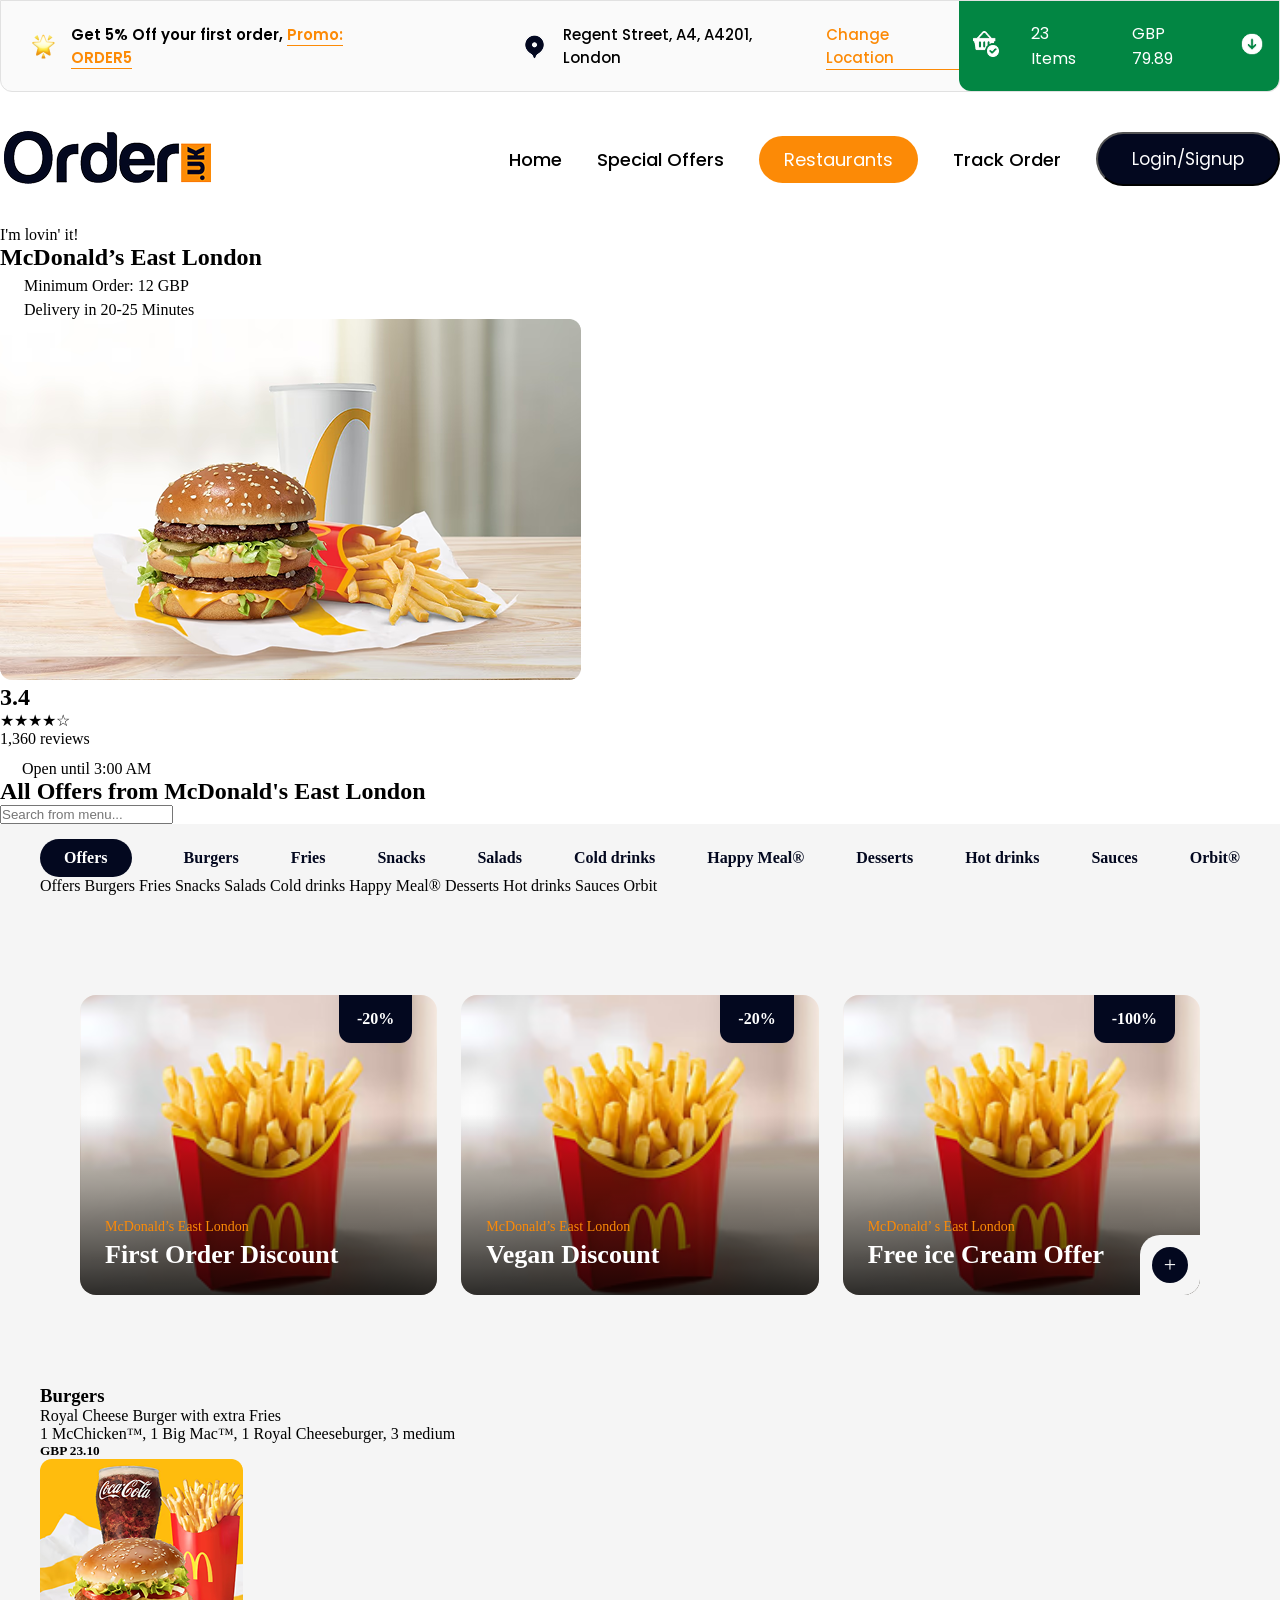
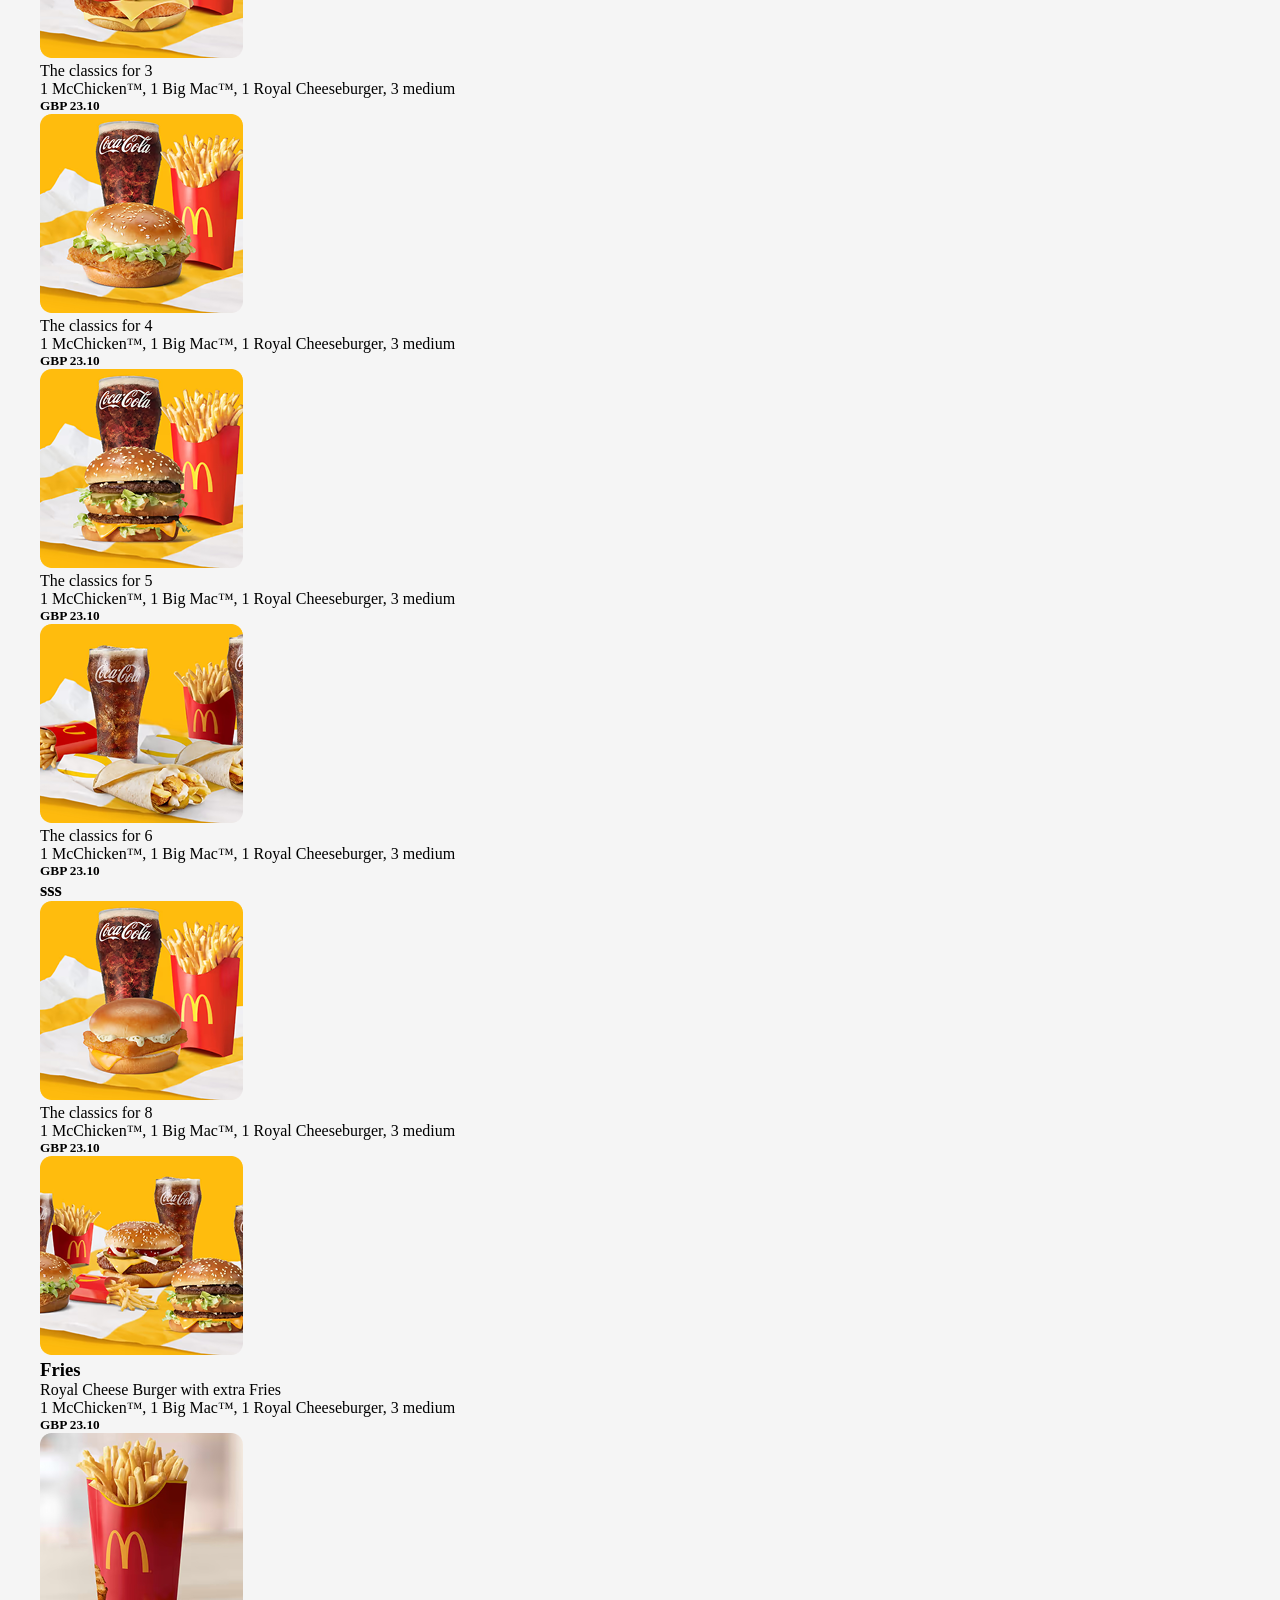
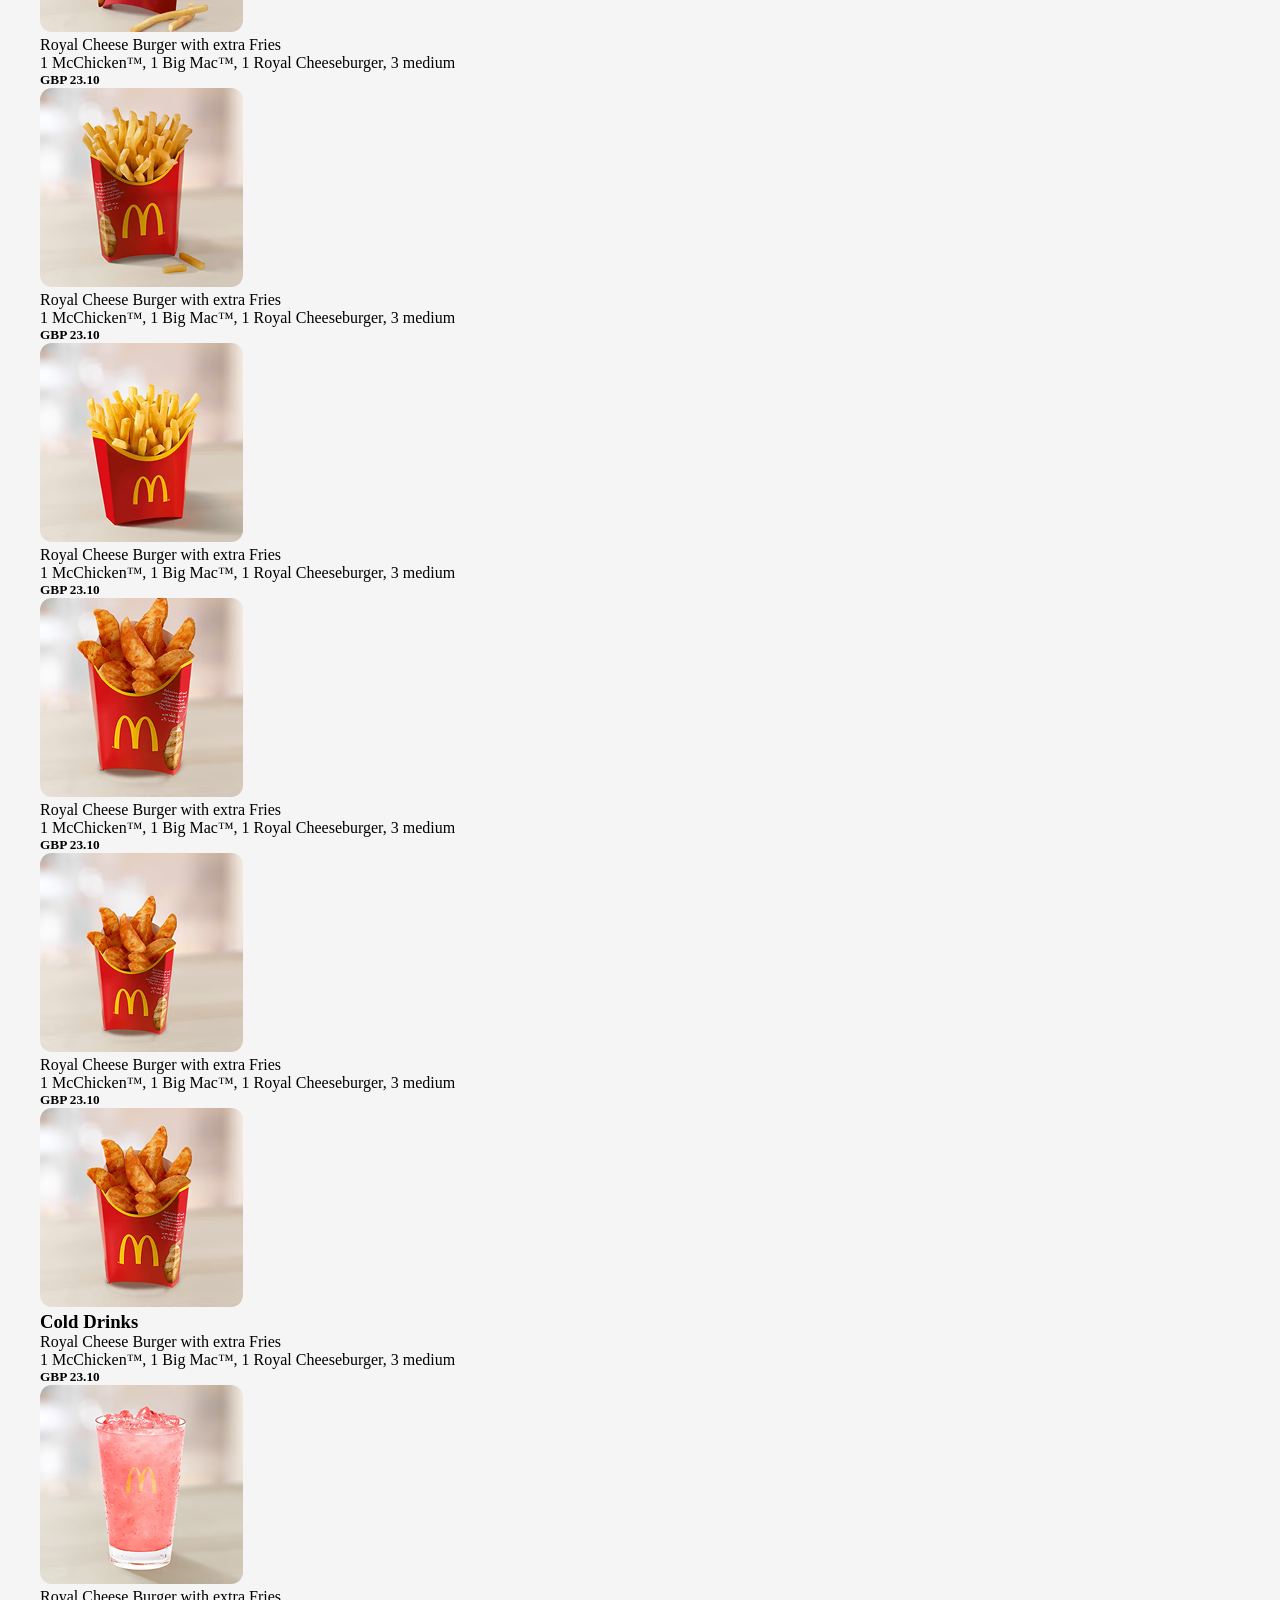
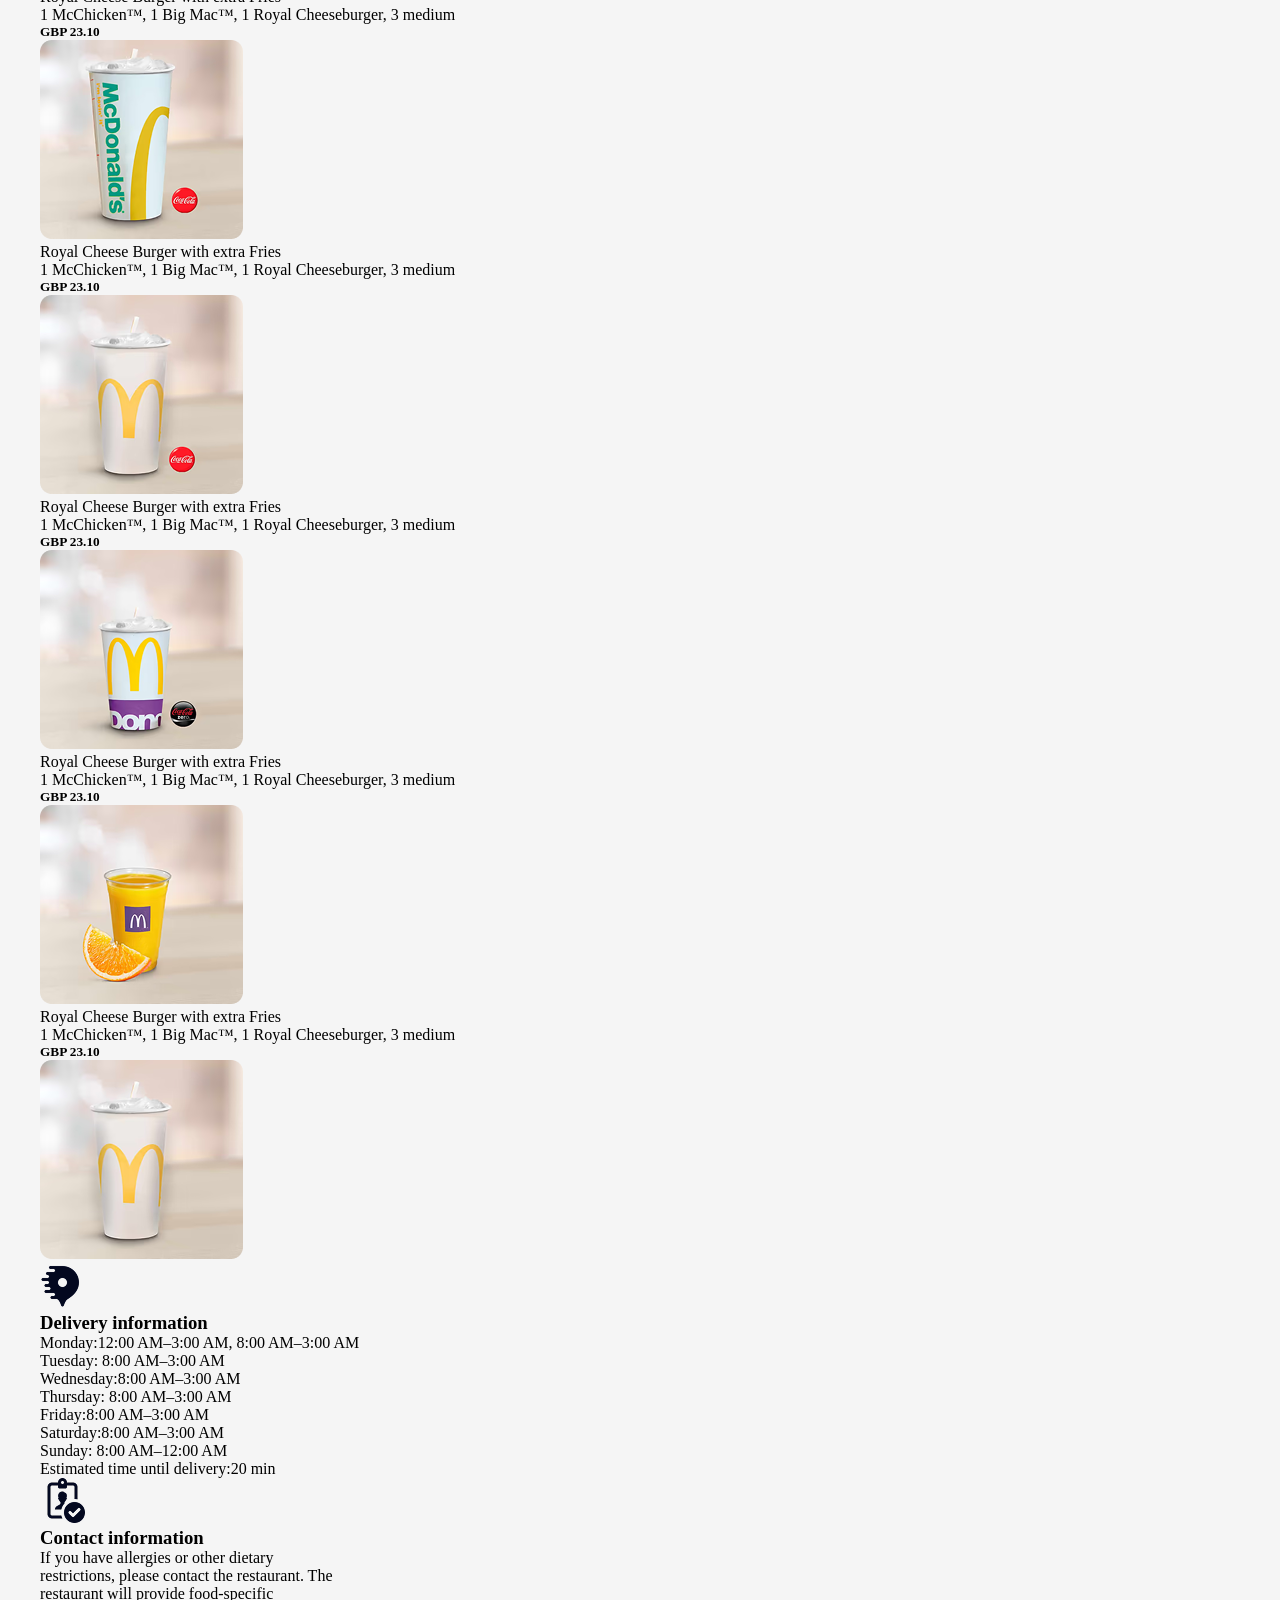
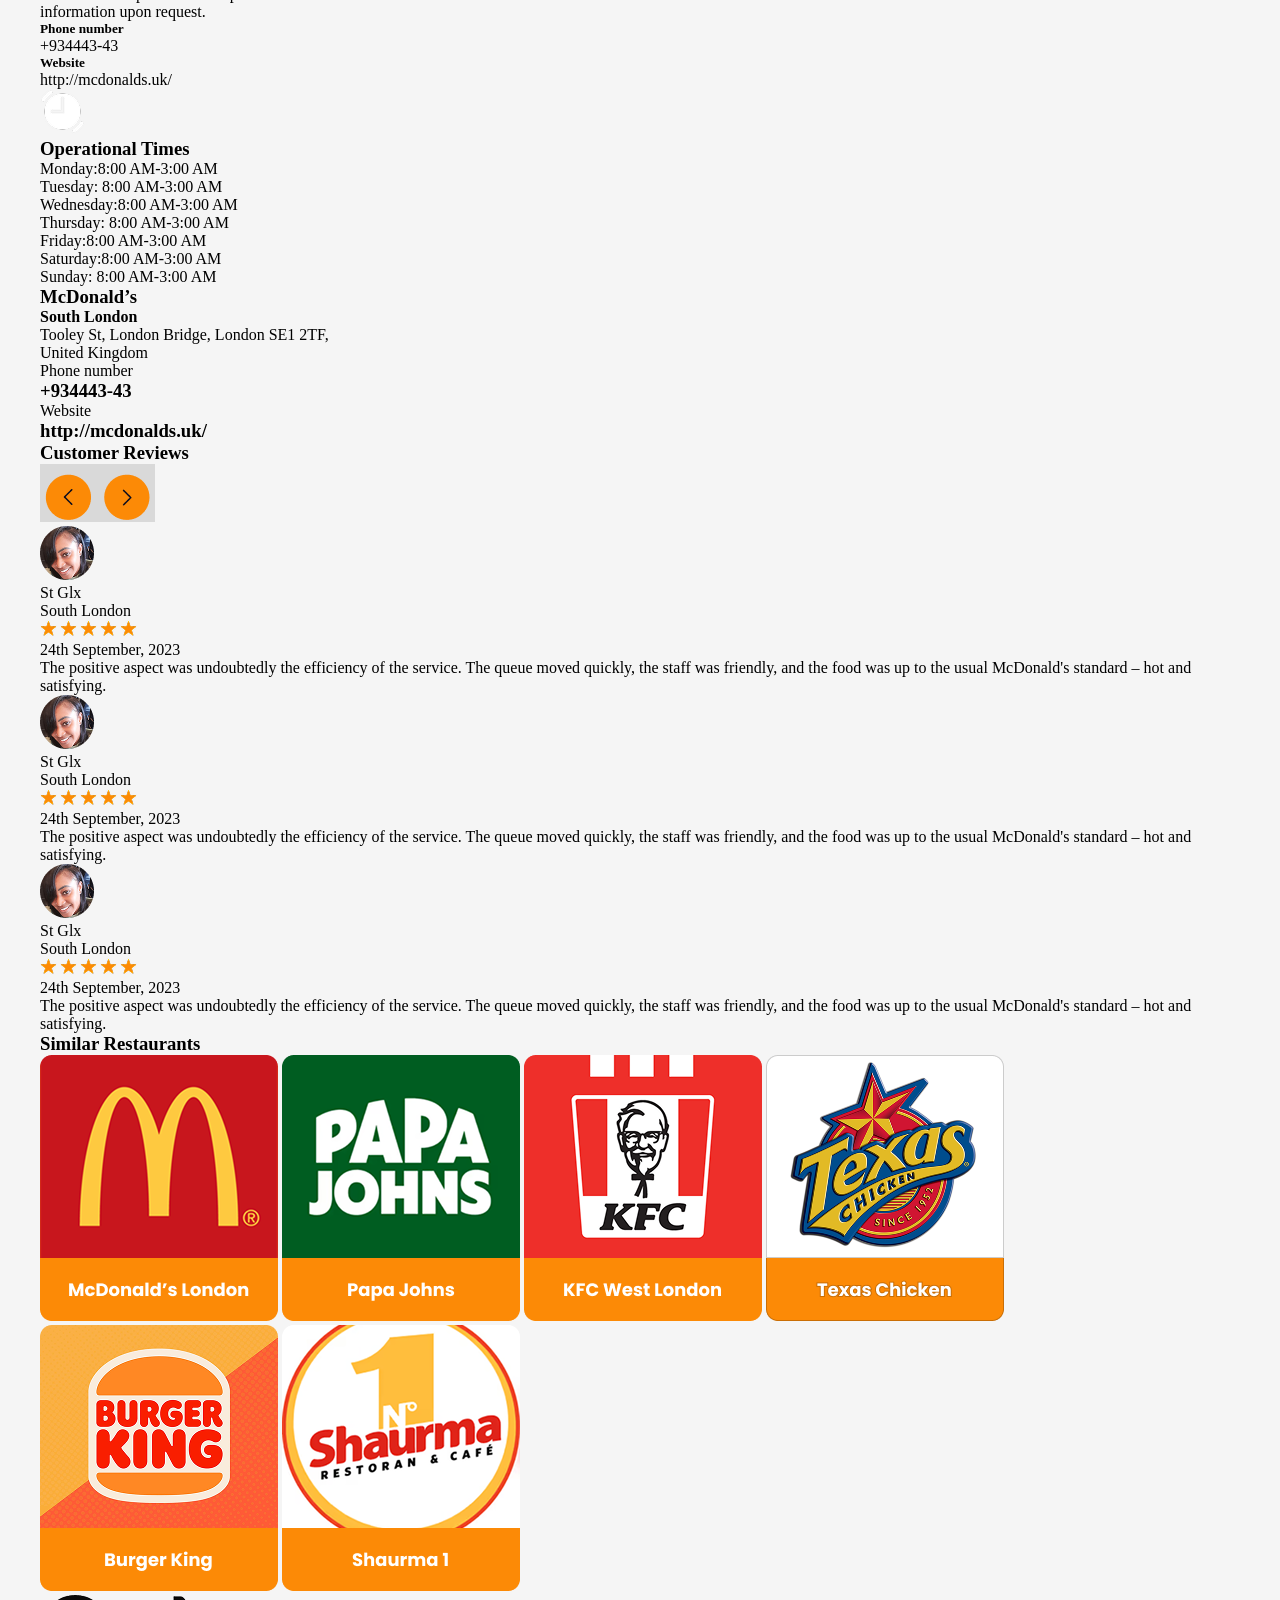
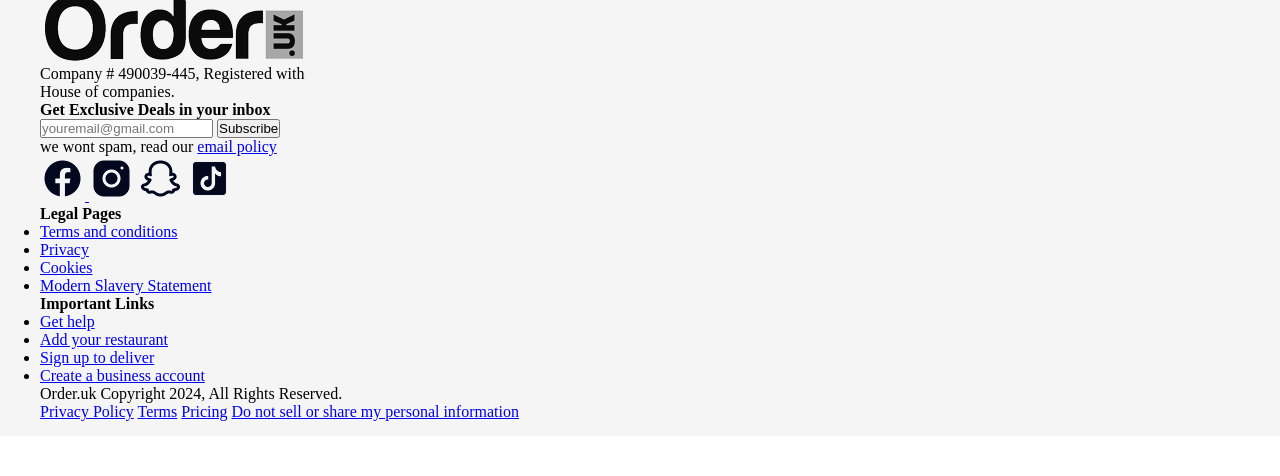
==== commit 08d3995e: "update" ====
--- a/index.html
+++ b/index.html
@@ -258,6 +258,7 @@
                                 <span>The classics for 6</span>
                                 <p>1 McChicken™, 1 Big Mac™, 1 Royal Cheeseburger, 3 medium</p>
                                 <h5>GBP 23.10</h5>
+                                <h1>sss</h1>
                             </div>
                             <div class="burgers-img">
                                 <img src="./assets/image/Rectangle 46 (4).png" alt="">
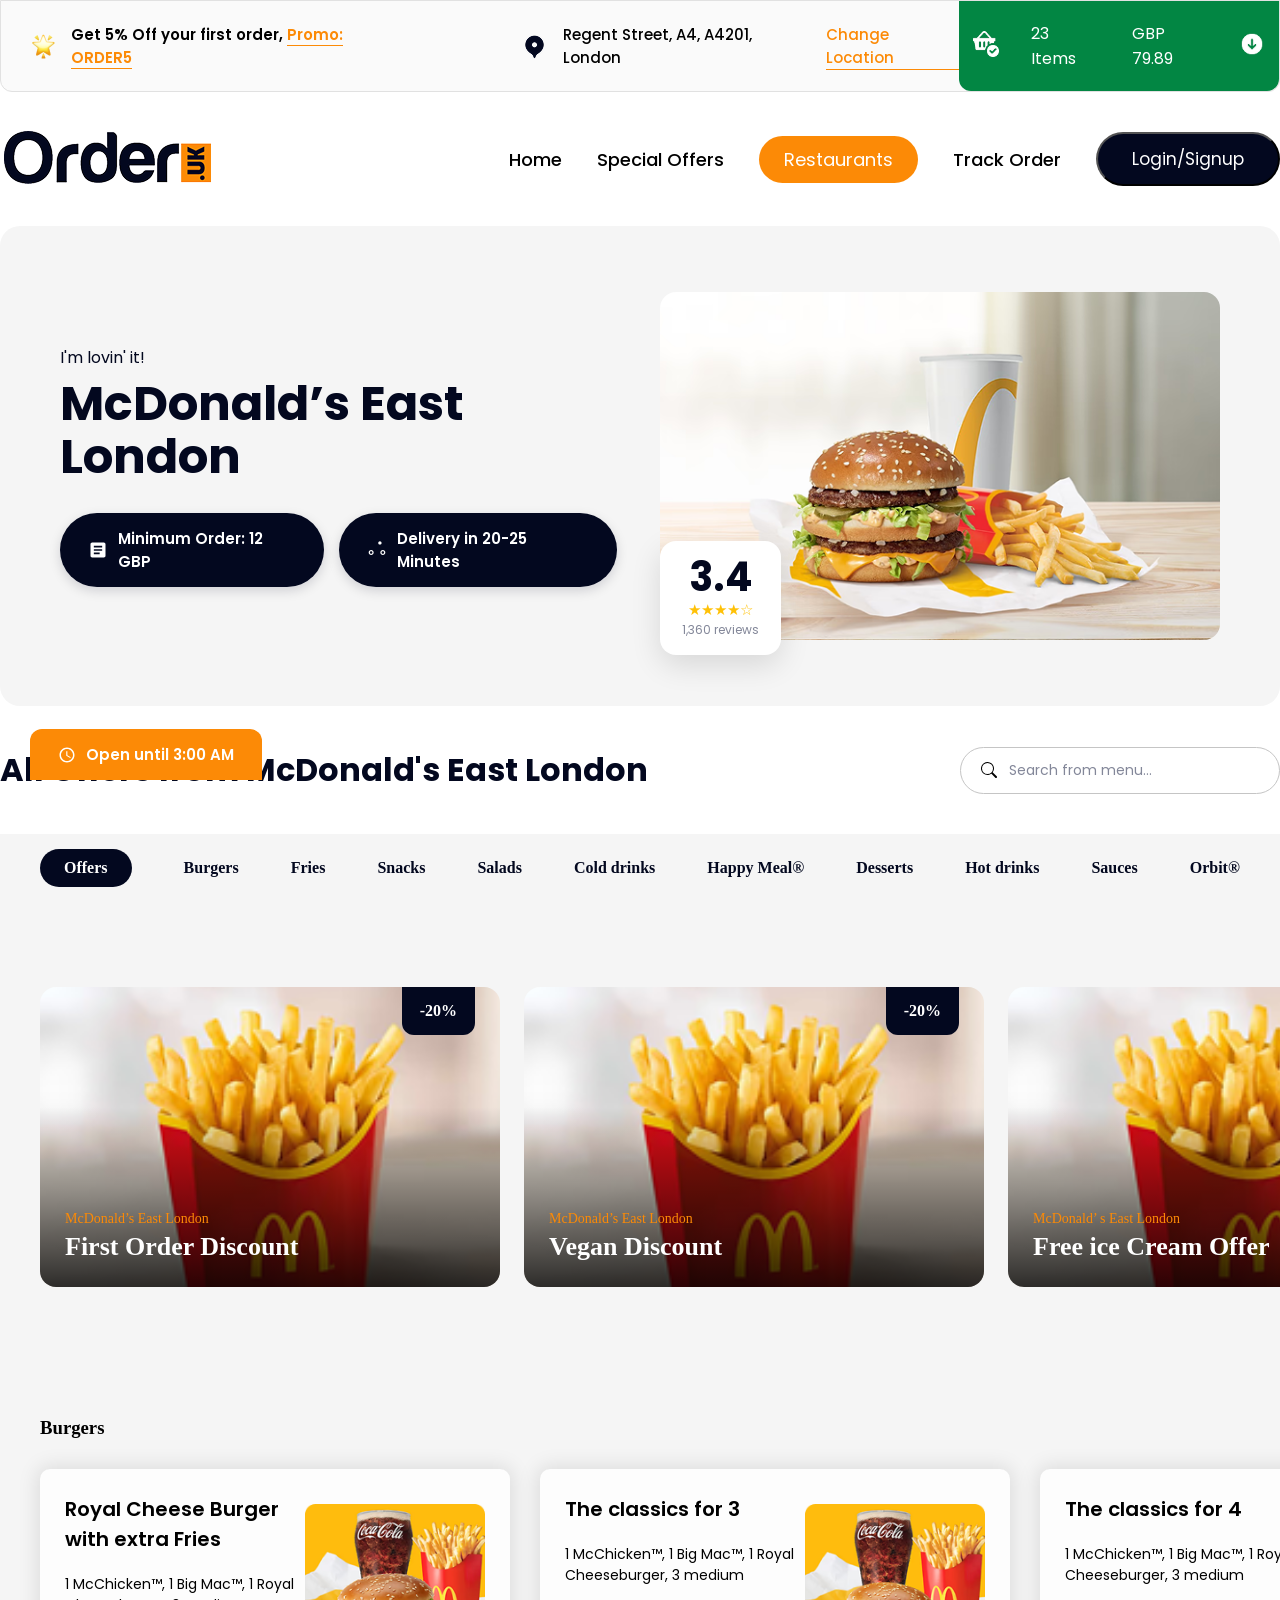
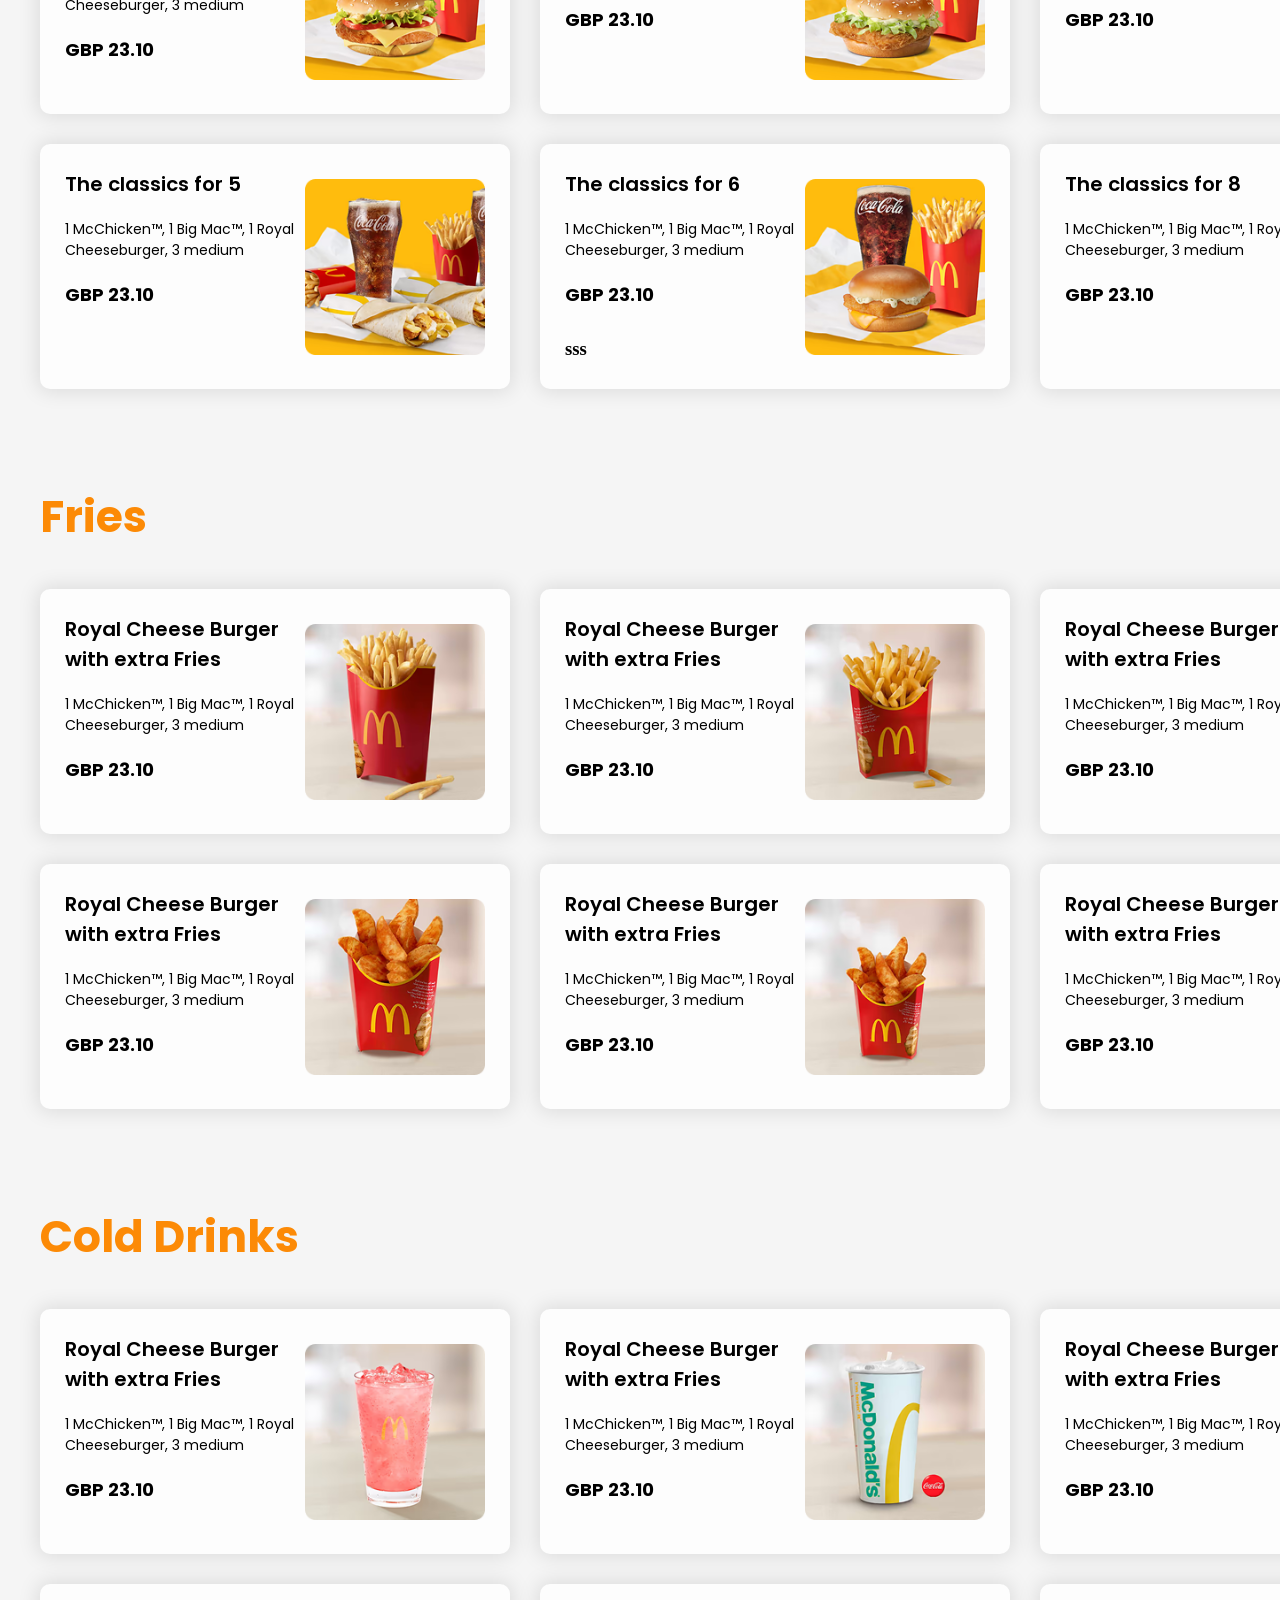
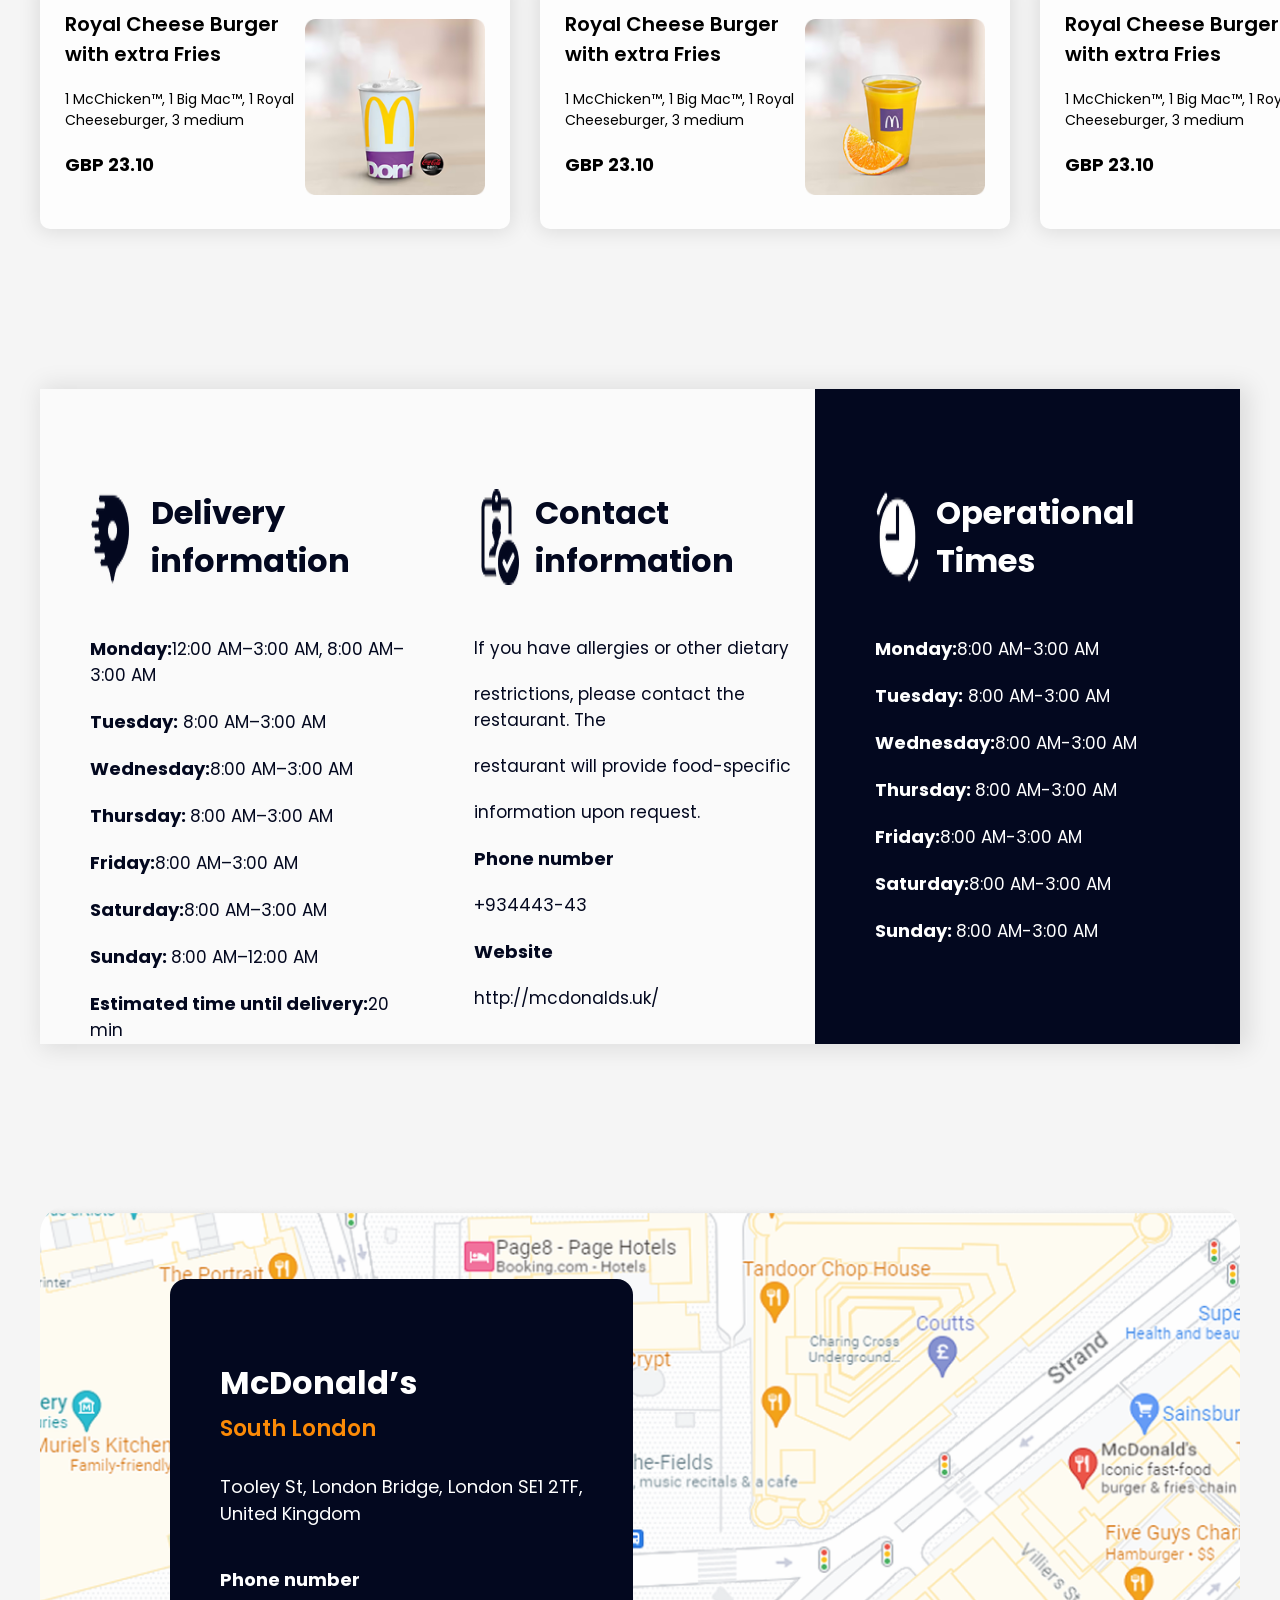
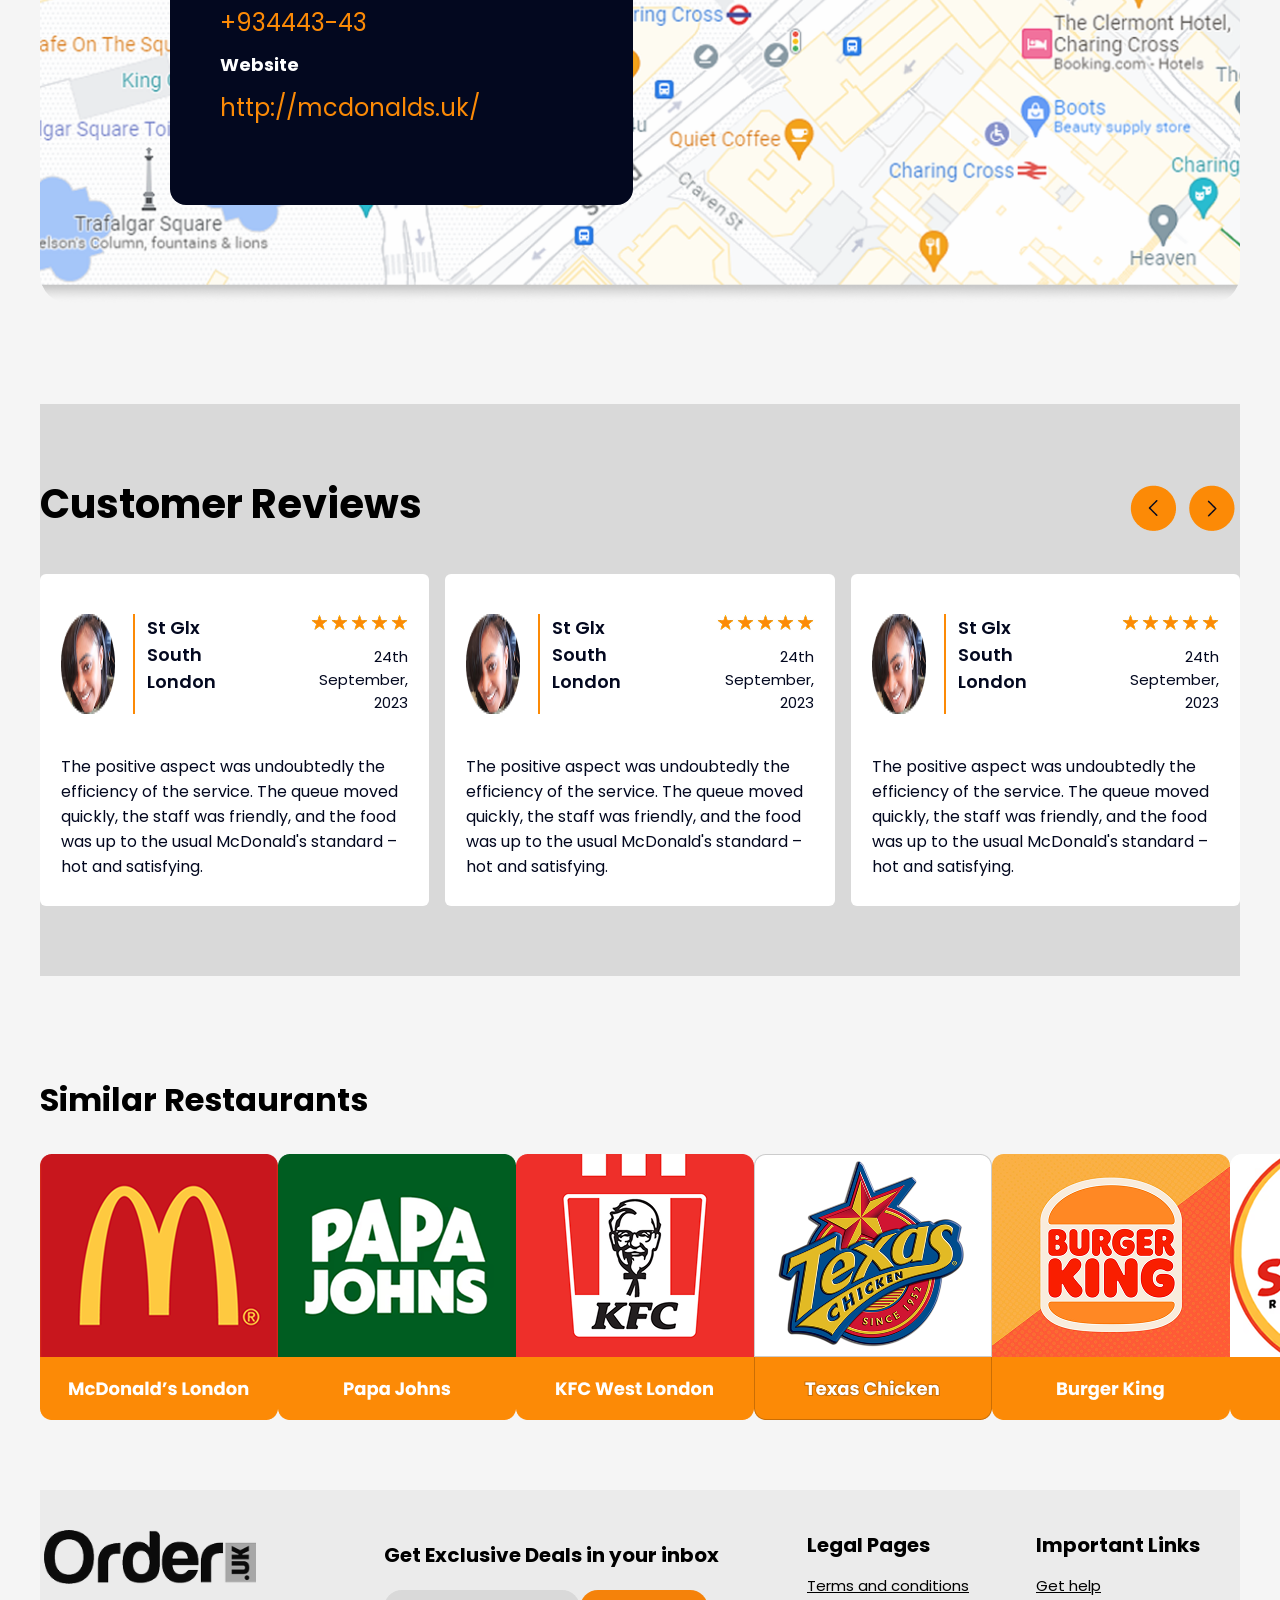
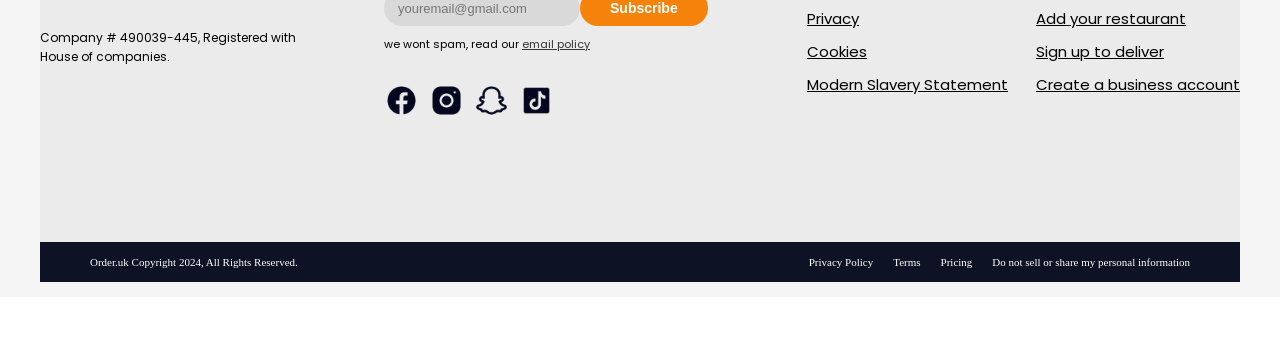
==== commit abcd8224: "home pag qildim" ====
--- a/index.html
+++ b/index.html
@@ -162,24 +162,6 @@
             </div>
 
 
-            <section class="menu ">
-                <div class="container2">
-                    <span class=" active">Offers</span>
-                    <span class="item">Burgers</span>
-                    <span class="item">Fries</span>
-                    <span class="item">Snacks</span>
-                    <span class="item">Salads</span>
-                    <span class="item">Cold drinks</span>
-                    <span class="item">Happy Meal®</span>
-                    <span class="item">Desserts</span>
-                    <span class="item">Hot drinks</span>
-                    <span class="item">Sauces</span>
-                    <span class="item">Orbit</span>
-
-                </div>
-            </section>
-
-
             <!-- ================================================= -->
             <!--                     SECTION4                      -->
             <!-- ================================================= -->
--- a/style/style.css
+++ b/style/style.css
@@ -263,8 +263,7 @@
 /* 3. Discount Cards Section (vegan-section) */
 .vegan-section {
     max-width: 1460px;
-    margin: 100px auto  30px;
-    padding: 0 40px 60px 40px;
+    margin: 100px auto  ;
 }
 
 .vegan-grid {
@@ -275,6 +274,7 @@
 
 /* Card Asosiy Uslubi */
 .vegan-text {
+    width: 460px;
     position: relative;
     height: 300px;
     border-radius: 16px;
@@ -387,26 +387,27 @@
 /*               SECTION1                */
 /* ===================================== */
 
-
+/* Container va Asosiy Section */
 .burger-container {
     max-width: 1460px;
-    height: 600px;
     margin: 0 auto;
 }
 
 .burger-section {
     position: relative;
-    height: 530px;
-    background-image: url("../assets/image/Group\ 23\ \(5\).png)";
+    height: 480px;
+    background-color: #f5f5f5;
+    background-image: url("../assets/image/Group 23 (3).png");
     background-position: center;
     background-repeat: no-repeat;
     background-size: cover;
-    border-radius: 15px;
+    border-radius: 20px;
     padding: 0 60px;
     box-sizing: border-box;
     overflow: hidden;
 }
 
+/* Vertikal O'rtalash (Vertical Align) va Flex */
 .burger-flex {
     display: flex;
     justify-content: space-between;
@@ -426,7 +427,7 @@
     font-size: 16px;
     color: #03081f;
     margin-bottom: 8px;
-    padding-top: 0;
+    padding-top: 0; /* Ortiqcha padding olib tashlandi */
 }
 
 .burger-text .burger-p2 {
@@ -435,7 +436,7 @@
     font-size: 48px;
     color: #03081f;
     margin-bottom: 30px;
-    padding: 0;
+    padding: 0; /* Ortiqcha padding olib tashlandi */
     line-height: 1.1;
 }
 
@@ -501,8 +502,8 @@
 
 .rating-badge h2 {
     font-family: "Poppins", sans-serif;
-    font-size: 50px;
-    font-weight: 400;
+    font-size: 40px;
+    font-weight: 700;
     color: #03081f;
     margin: 0;
     line-height: 1;
@@ -523,9 +524,9 @@
 
 /* 2. Pastdagi Apelsin Rangli Badge (Open until 3:00 AM) */
 .open-status {
+    position: absolute;
+    bottom: 120px;
     left: 30px;
-    position: absolute;
-    bottom: 30px;
     background-color: #fc8a06;
     color: #ffffff;
     font-family: "Poppins", sans-serif;
@@ -537,121 +538,62 @@
     display: flex;
     align-items: center;
     gap: 10px;
-    z-index: 50 ;
-}
-
-
-
-
-
-/* Burgers Grid Section */
-.burgers-grid {
-    display: grid;
-    grid-template-columns: repeat(3, 1fr);
-    gap: 24px;
+    z-index: 3;
+}
+
+
+
+
+
+/* Container sozlamalari */
+.container1 {
     max-width: 1460px;
-    margin: 40px auto;
-}
-
-/* Kartochkalar Dizayni */
-
-.burgers-card1,
-.burgers-card2,
-.burgers-card3,
-.burgers-card4,
-.burgers-card5,
-.burgers-card6 {
-    background: #ffffff;
-    border-radius: 12px;
-    padding: 20px;
+    margin: 0 auto;
+    padding: 0 40px;
+}
+
+/* Sarlavha va Qidiruv bo'limi */
+.top {
     display: flex;
     justify-content: space-between;
     align-items: center;
-    box-shadow: 0px 5px 20px rgba(0, 0, 0, 0.08);
-    transition: transform 0.2s, box-shadow 0.2s;
-    cursor: pointer;
-}
-
-.burgers-card1:hover,
-.burgers-card2:hover,
-.burgers-card3:hover,
-.burgers-card4:hover,
-.burgers-card5:hover,
-.burgers-card6:hover {
-    transform: translateY(-4px);
-    box-shadow: 0px 10px 25px rgba(0, 0, 0, 0.12);
-}
-
-/* Chap Tomon: Matnlar */
-.burgers-text {
-    flex: 1;
-    padding-right: 15px;
-}
-
-.burgers-text span {
-    font-family: "Poppins", sans-serif;
-    font-weight: 600;
-    font-size: 20px;
+    padding: 40px 0;
+}
+
+/* Sarlavha matni */
+.title {
+    font-family: 'Poppins', sans-serif;
+    font-size: 32px;
+    font-weight: 700;
     color: #03081f;
-    display: block;
-}
-
-.burgers-text p {
-    padding-top: 8px;
-    font-family: "Poppins", sans-serif;
-    font-weight: 400;
-    font-size: 13px;
-    line-height: 1.4;
-    color: #202425;
-}
-
-.burgers-text h5 {
-    padding-top: 15px;
-    font-family: "Poppins", sans-serif;
-    font-weight: 700;
-    font-size: 18px;
+    margin: 0;
+}
+
+/* Qidiruv inputi */
+.search input {
+    width: 320px;
+    padding: 12px 20px 12px 48px;
+    font-family: 'Poppins', sans-serif;
+    font-size: 14px;
     color: #03081f;
-}
-
-/* O'ng Tomon: Rasm va Plus Tugmasi */
-.burgers-img {
-    position: relative;
-    width: 160px;
-    height: 160px;
-    flex-shrink: 0;
-}
-
-.burgers-img img {
-    width: 100%;
-    height: 100%;
-    object-fit: contain;
-}
-
-/* Card pastidagi "+" tugmasi */
-.burgers-img::after {
-    content: '+';
-    position: absolute;
-    bottom: -5px;
-    right: -5px;
-    width: 40px;
-    height: 40px;
-    background-color: #03081f;
-    color: #ffffff;
-    border-radius: 12px 0 12px 0;
-    display: flex;
-    align-items: center;
-    justify-content: center;
-    font-size: 22px;
-    font-weight: 500;
-}
-
-
-
-
-
-
-
-
+    border: 1px solid #c5c5c5;
+    border-radius: 100px;
+    outline: none;
+    transition: border-color 0.2s ease;
+    
+    /* Ichki lupa ikonkasini joylash */
+    background-image: url('data:image/svg+xml;utf8,<svg xmlns="http://www.w3.org/2000/svg" width="16" height="16" fill="%20838799" viewBox="0 0 16 16"><path d="M11.742 10.344a6.5 6.5 0 1 0-1.397 1.398h-.001c.03.04.062.078.098.115l3.85 3.85a1 1 0 0 0 1.415-1.414l-3.85-3.85a1.007 1.007 0 0 0-.115-.1zM12 6.5a5.5 5.5 0 1 1-11 0 5.5 5.5 0 0 1 11 0z"/></svg>');
+    background-repeat: no-repeat;
+    background-position: 20px center;
+}
+
+.search input::placeholder {
+    color: #838799;
+}
+
+.search input:focus {
+    border-color: #03081f;
+}
 
 
 
@@ -667,6 +609,11 @@
     max-width: 1460px;
     margin: 0 auto;
 }
+
+.burgers-container h1 {
+    padding: 30px 0;
+}
+
 
 .burgers-container .Fries {
     font-family: "Poppins";
@@ -1178,201 +1125,356 @@
     text-decoration: none;
 }
 
-@media screen and (max-width:768px) {
+ 
+@media screen and (max-width: 768px) {
+ 
+    html, body {
+        overflow-x: hidden;
+        width: 100%;
+    }
+ 
+    img { max-width: 100%; height: auto; }
+ 
+    /* ---------- NAVBAR 1 (top promo bar) ---------- */
     .navbar {
-        display: none;
-    }
-
-    .navbar_flex2 {
-        display: none;
-    }
-
+        border-radius: 0;
+        padding: 10px 14px;
+    }
+ 
+    .Flex_text {
+        flex-direction: column;
+        align-items: flex-start;
+        gap: 10px;
+    }
+ 
+    .text1 img { margin: 0 8px 0 0; }
+ 
+    .text1 p,
+    .text2 p,
+    .text2 span {
+        font-size: 12px;
+    }
+ 
+    .text2 {
+        padding-left: 0;
+        flex-wrap: wrap;
+        gap: 6px;
+    }
+ 
+    .text3_flex {
+        width: 100%;
+        border-radius: 12px;
+        justify-content: space-between;
+    }
+ 
+    .text3_flex .order_text {
+        padding: 12px 10px;
+        font-size: 13px;
+    }
+ 
+    /* ---------- NAVBAR 2 (logo + menu) ---------- */
+    .navbar_container {
+        padding: 0 16px;
+        max-width: 100%;
+    }
+ 
+    .navbar_flex {
+        height: auto;
+        margin-left: 0;
+        padding: 16px 0;
+        justify-content: space-between;
+    }
+ 
+    .navbar_logo a img { width: 150px; }
+ 
     .menu-icon {
         display: block;
-        margin-left: 90px;
-    }
-
-    .navbar_logo a img {
-        width: 200px;
-    }
-
-    .navbar_flex {
-        height: 100px;
-        margin-left: 20px;
-    }
-
+        margin-left: 0;
+    }
+ 
     .menu-icon img {
-        width: 50px;
-    }
-
-
-    .burger-section {
-        height: 350px;
-    }
-
-
-    .burger-text {
-        display: none;
-    }
-
-
-    .burger-img img {
-        width: 300px;
-        margin-left: 40px;
-    }
-
-
+        display: block;
+        width: 32px;
+    }
+ 
+    .navbar_flex2 { display: none; }
+ 
+    /* ---------- SEARCH / FROM ---------- */
+    .from-container {
+        padding: 0 16px;
+        margin: 20px auto;
+    }
+ 
     .from-flex {
         display: grid;
         grid-template-columns: 1fr;
-    }
-
+        gap: 16px;
+        text-align: center;
+    }
+ 
     .from-text p {
+        font-size: 22px;
         text-align: center;
     }
-
+ 
     .from-input input {
-        margin-left: 25px;
-        margin-top: 20px;
-    }
-
-    .menu-section {
-        height: 670px;
-    }
-
+        width: 100%;
+        margin: 0;
+        max-width: 100%;
+    }
+ 
+    /* ---------- MENU SECTION (category pills) ---------- */
+    .menu-container { padding: 0 16px; }
+ 
     .menu-text {
-        display: grid;
+        display: flex;
+        flex-wrap: nowrap;
+        overflow-x: auto;
+        justify-content: flex-start;
+        gap: 16px;
+        -webkit-overflow-scrolling: touch;
+        scrollbar-width: none;
+    }
+ 
+    .menu-text::-webkit-scrollbar { display: none; }
+ 
+    .menu-text p {
+        font-size: 14px;
+        flex: 0 0 auto;
+    }
+ 
+    /* ---------- VEGAN / DISCOUNT CARDS ---------- */
+    .vegan-section {
+        max-width: 100%;
+        margin: 40px auto;
+        padding: 0 16px;
+    }
+ 
+    .vegan-grid {
         grid-template-columns: 1fr;
+        gap: 16px;
+    }
+ 
+    .vegan-text {
+        width: 100%;
+        height: 220px;
+    }
+ 
+    /* ---------- BURGER HERO SECTION ---------- */
+    .burger-container { padding: 0 16px; }
+ 
+    .burger-section {
+        height: auto;
+        min-height: 420px;
+        padding: 24px 20px;
+        border-radius: 16px;
+    }
+ 
+    .burger-flex {
+        flex-direction: column-reverse;
+        align-items: center;
+        gap: 24px;
+        height: auto;
+    }
+ 
+    .burger-text {
+        width: 100%;
+        display: block;
         text-align: center;
     }
-
-    .menu-text p {
-        padding-top: 8px;
-        font-size: 30px;
-    }
-
-
-
-    .vegan-container {
-        max-width: 1460px;
-        margin: 100px auto;
-    }
-
-
-
-    .vegan-grid {
-        display: grid;
-        grid-template-columns: 1fr;
-        gap: 1.2rem;
-    }
-
-    .container2 {
-        grid-template-columns: 1fr;
-    }
-}
-
-/* ===================================== */
-/*          RESPONSIVE CLEANUP            */
-/* ===================================== */
-
-@media screen and (max-width: 1100px) {
-    .vegan-grid,
-    .burgers-grid,
-    .comment-grid {
-        grid-template-columns: repeat(2, 1fr);
-    }
-
-    .navbar_container,
-    .from-container,
-    .menu-container,
-    .vegan-section,
-    .burger-container,
-    .burgers-container,
-    .information-container,
-    .location-container,
-    .comment-container,
-    .restaurants-container,
-    .footer-top {
-        max-width: 100%;
-    }
-
-    .burgers-card {
+ 
+    .burger-text .burger-p2 {
+        font-size: 28px;
+        margin-bottom: 16px;
+    }
+ 
+    .burger-flex-p {
+        flex-direction: column;
+        gap: 10px;
         width: 100%;
     }
-
-    .information-flex {
-        flex-wrap: wrap;
-    }
-}
-
-@media screen and (max-width: 768px) {
-    .navbar_container {
-        padding: 0 20px;
-    }
-
-    .burger-section {
-        height: 350px;
-        padding: 0 20px;
-    }
-
+ 
+    .burger-flex-p p {
+        justify-content: center;
+        width: 100%;
+        font-size: 13px;
+    }
+ 
     .burger-img-wrapper {
         width: 100%;
         justify-content: center;
-    }
-
+        margin-top: 30px;
+    }
+ 
     .burger-img img {
-        width: 300px;
-        max-width: 100%;
-        margin: 0;
-    }
-
-    .from-container,
-    .menu-container,
-    .vegan-section {
-        padding-left: 20px;
-        padding-right: 20px;
-    }
-
-    .vegan-grid,
-    .burgers-grid,
-    .comment-grid {
+        width: 100%;
+        max-width: 320px;
+    }
+ 
+    .rating-badge {
+        left: 50%;
+        transform: translateX(-50%);
+        bottom: -20px;
+        padding: 10px 16px;
+    }
+ 
+    .rating-badge h2 { font-size: 26px; }
+ 
+    .open-status {
+        display: none;
+        left: 50%;
+        transform: translateX(-50%);
+        bottom: auto;
+        top: -18px;
+        font-size: 12px;
+        padding: 10px 18px;
+        white-space: nowrap;
+    }
+ 
+    /* ---------- "ALL OFFERS" TITLE + SEARCH ---------- */
+    .container1 { padding: 0 16px; }
+ 
+    .top {
+        flex-direction: column;
+        align-items: flex-start;
+        gap: 16px;
+        padding: 24px 0;
+    }
+ 
+    .title { font-size: 22px; }
+ 
+    .search input { width: 100%; }
+ 
+    /* ---------- BURGERS / FRIES / DRINKS GRIDS ---------- */
+    .burgers-container { padding: 0 16px; }
+ 
+    .burgers-container .Fries {
+        font-size: 26px;
+        padding: 40px 0 20px 0;
+    }
+ 
+    .burgers-grid {
         grid-template-columns: 1fr;
-    }
-
+        gap: 16px;
+    }
+ 
     .burgers-card {
         width: 100%;
         height: auto;
-        min-height: 245px;
-    }
-
+        min-height: 180px;
+        padding: 16px;
+        gap: 10px;
+    }
+ 
+    .burgers-text h5 { padding-top: 10px; }
+    .burgers-text p { padding-top: 10px; font-size: 13px; }
+ 
+    .burgers-img img { width: 120px; margin-top: 0; }
+ 
+    /* ---------- DELIVERY / CONTACT / HOURS INFO ---------- */
+    .information-container { margin: 60px auto; }
+ 
+    .information-flex { flex-direction: column; }
+ 
+    .information-text1,
+    .information-text2 {
+        padding: 30px 20px 0;
+    }
+ 
+    .information-text3 { padding: 30px 20px; }
+ 
+    .information-icon1 h1,
+    .information-icon2 h1,
+    .information-icon3 h1 { font-size: 22px; }
+ 
+    /* ---------- RESTAURANT LOCATION CARD ---------- */
     .location-container {
         height: auto;
-        min-height: 500px;
-        padding: 30px 20px;
-    }
-
+        min-height: 420px;
+        padding: 30px 16px;
+        margin: 40px auto;
+    }
+ 
     .location-card {
         width: 100%;
-        padding: 40px 25px;
-    }
-
-    .information-flex {
+        padding: 30px 20px;
+    }
+ 
+    .location-text h1 { font-size: 24px; }
+    .location-text h3 { font-size: 18px; }
+ 
+    /* ---------- CUSTOMER REVIEWS ---------- */
+    .comment-container {
+        margin: 40px auto;
+        padding: 30px 16px;
+    }
+ 
+    .customer {
         flex-direction: column;
-    }
-
-    .information-text1,
-    .information-text2,
-    .information-text3 {
-        padding: 40px 25px;
-    }
-
+        align-items: flex-start;
+        gap: 12px;
+        padding-bottom: 24px;
+    }
+ 
+    .customer h1 { font-size: 26px; }
+ 
+    .comment-grid {
+        grid-template-columns: 1fr;
+        gap: 16px;
+    }
+ 
+    .comment-flex {
+        flex-wrap: wrap;
+    }
+ 
+    .september {
+        padding-left: 0;
+        text-align: left;
+        width: 100%;
+    }
+ 
+    /* ---------- SIMILAR RESTAURANTS ---------- */
+    .restaurants-container { padding: 0 16px; }
+ 
+    .restaurants-flex {
+        flex-wrap: nowrap;
+        overflow-x: auto;
+        justify-content: flex-start;
+        gap: 14px;
+        -webkit-overflow-scrolling: touch;
+    }
+ 
+    .restaurants-flex img { flex: 0 0 auto; width: 130px; }
+ 
+    /* ---------- FOOTER ---------- */
     .footer-top {
         flex-direction: column;
-        gap: 40px;
-        padding: 40px 20px;
-    }
-
-    .col-newsletter {
-        margin: 0;
-    }
-}+        gap: 32px;
+        padding: 30px 16px;
+        margin: 40px auto;
+    }
+ 
+    .col-newsletter { margin: 0; }
+ 
+    .subscribe-row { flex-wrap: wrap; }
+ 
+    .subscribe-row input,
+    .subscribe-row button {
+        width: 100%;
+    }
+ 
+    .subscribe-row button { margin-top: 8px; }
+ 
+    .footer-bottom-inner {
+        flex-direction: column;
+        align-items: flex-start;
+        gap: 10px;
+        text-align: left;
+    }
+ 
+    .footer-bottom-links {
+        flex-wrap: wrap;
+        gap: 12px;
+    }
+}
+ 
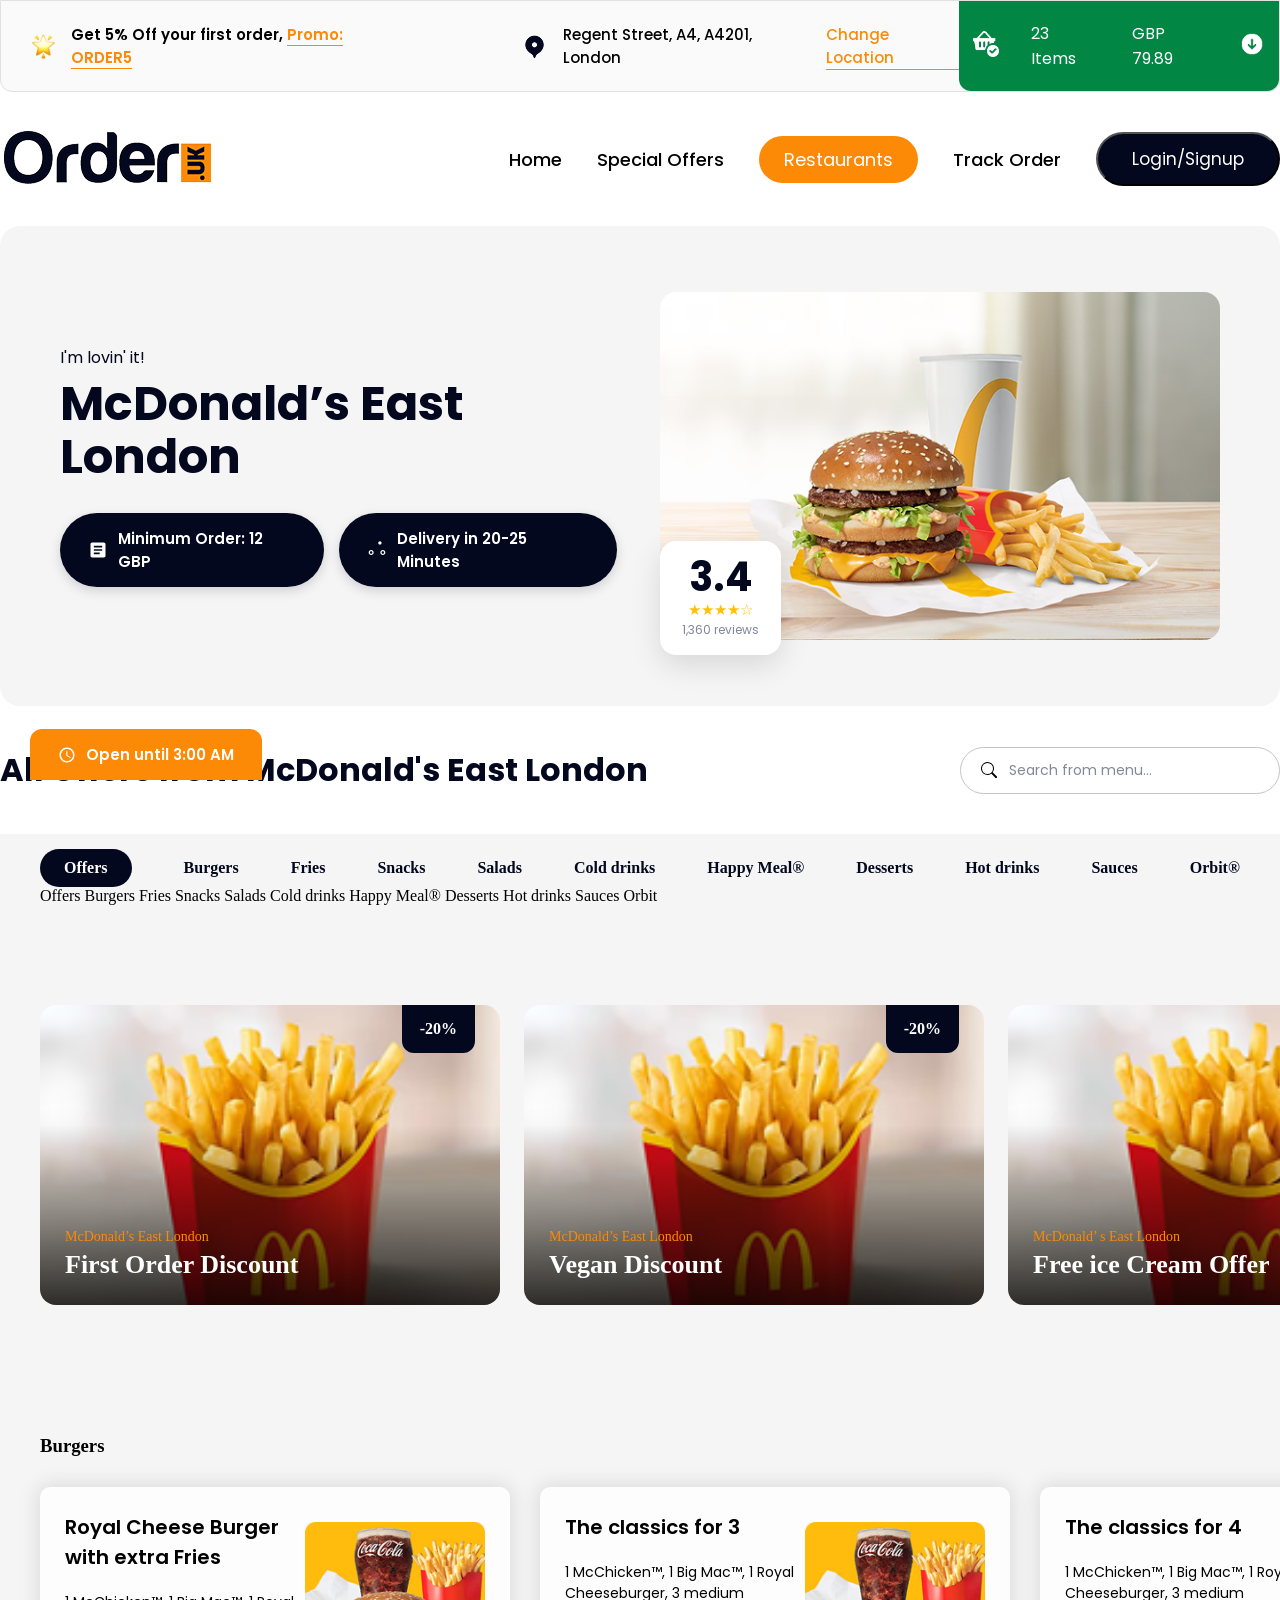
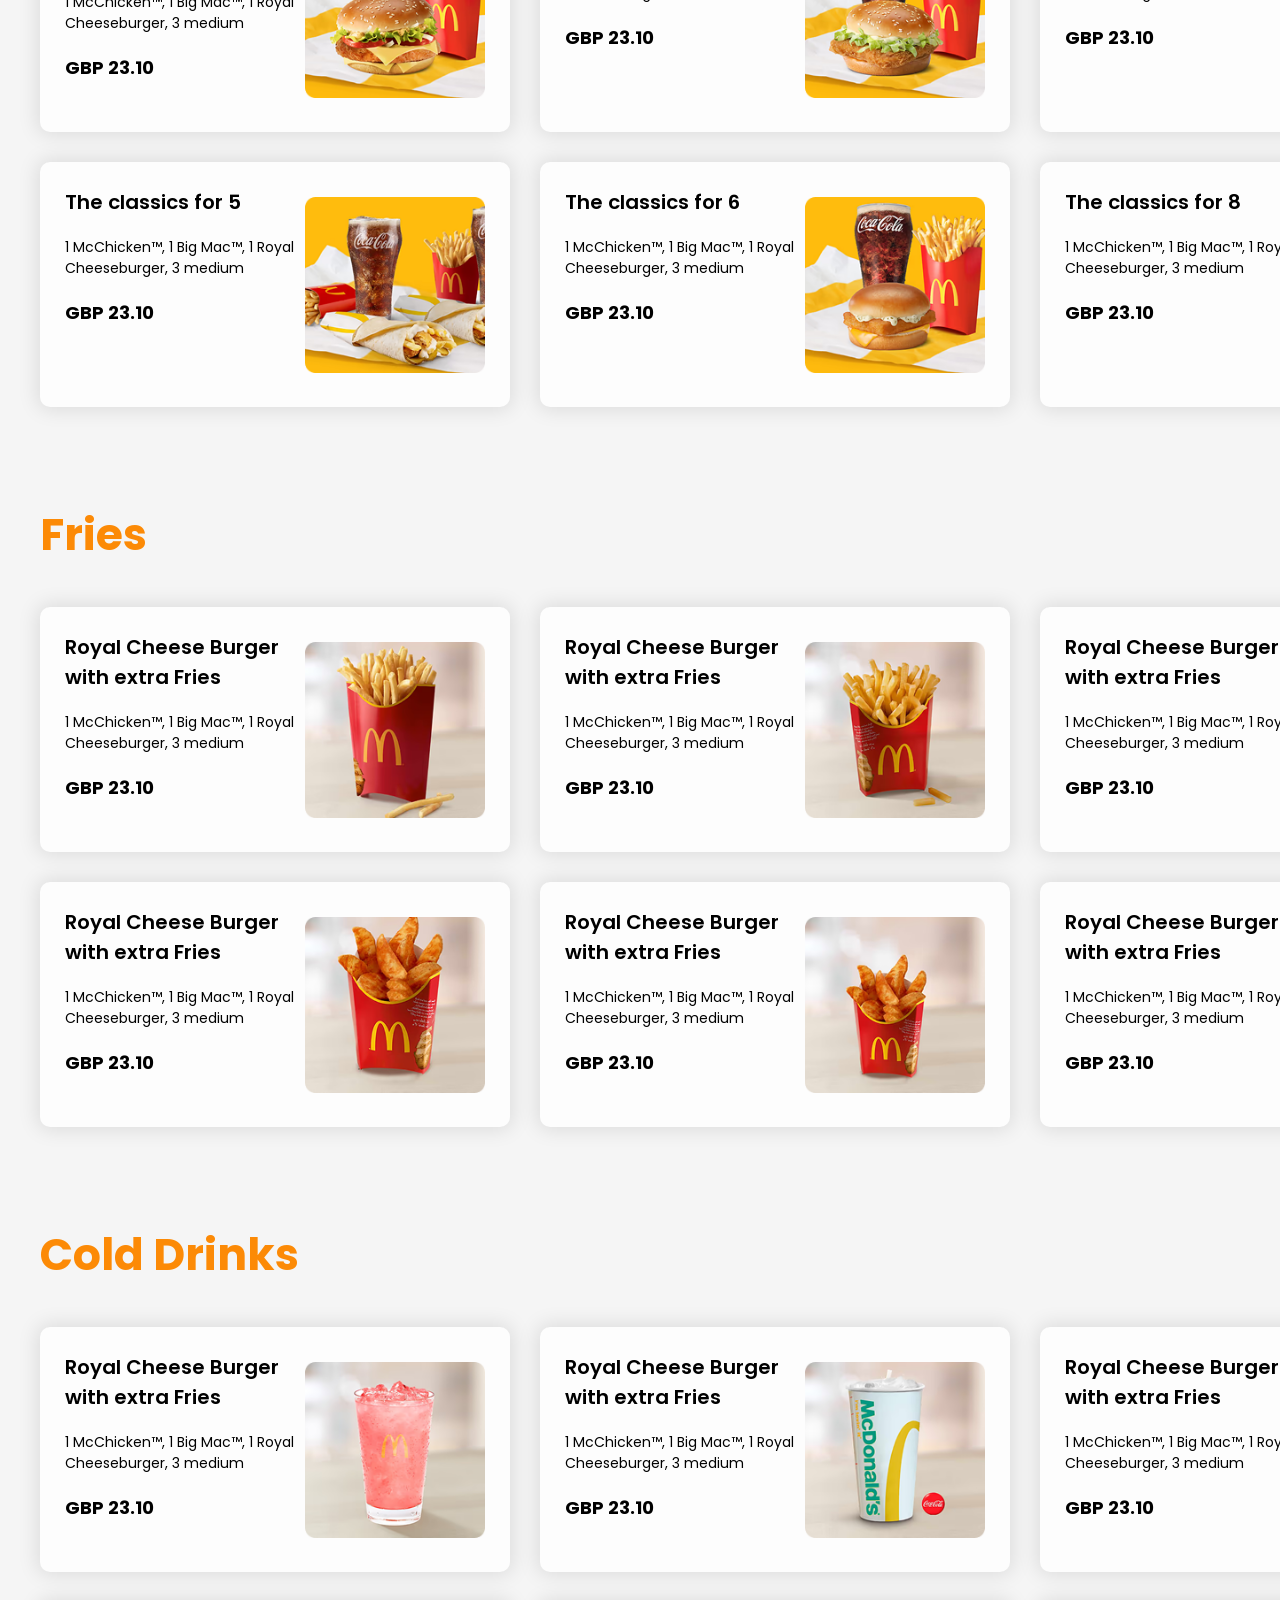
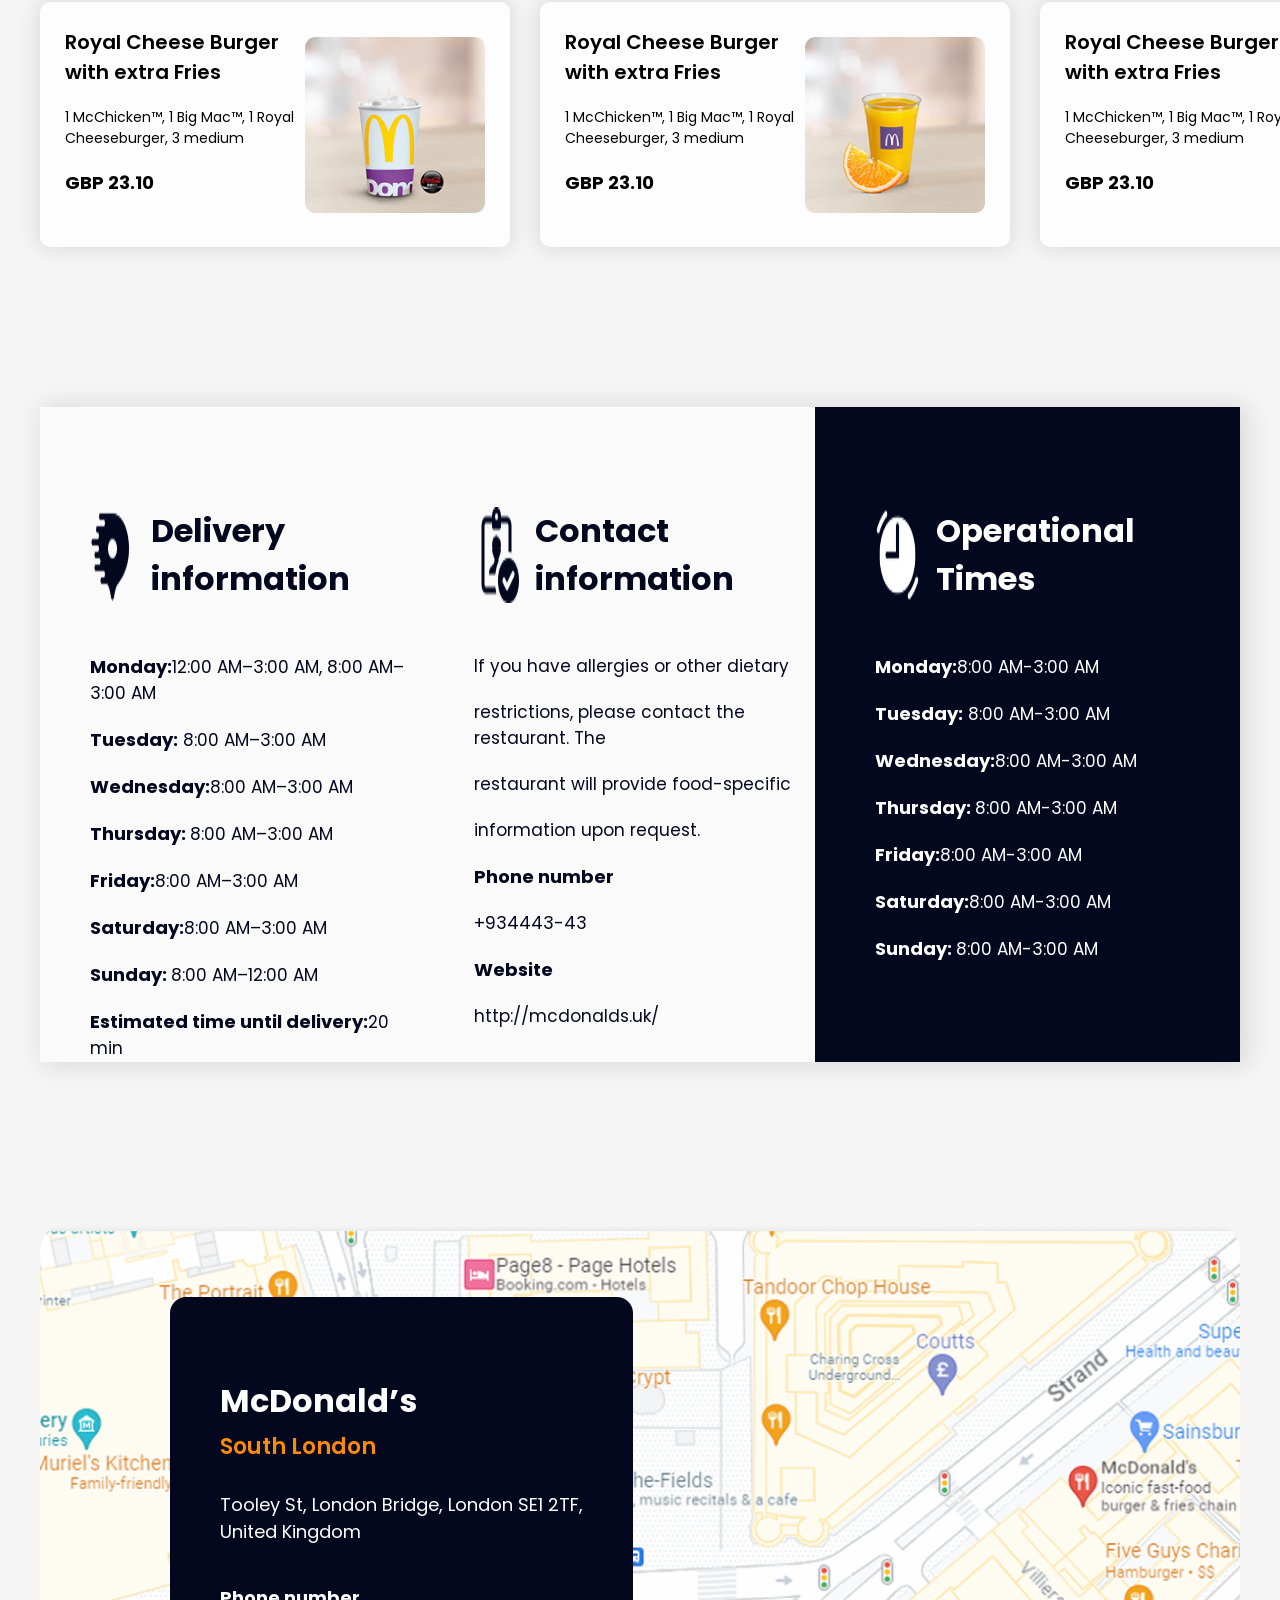
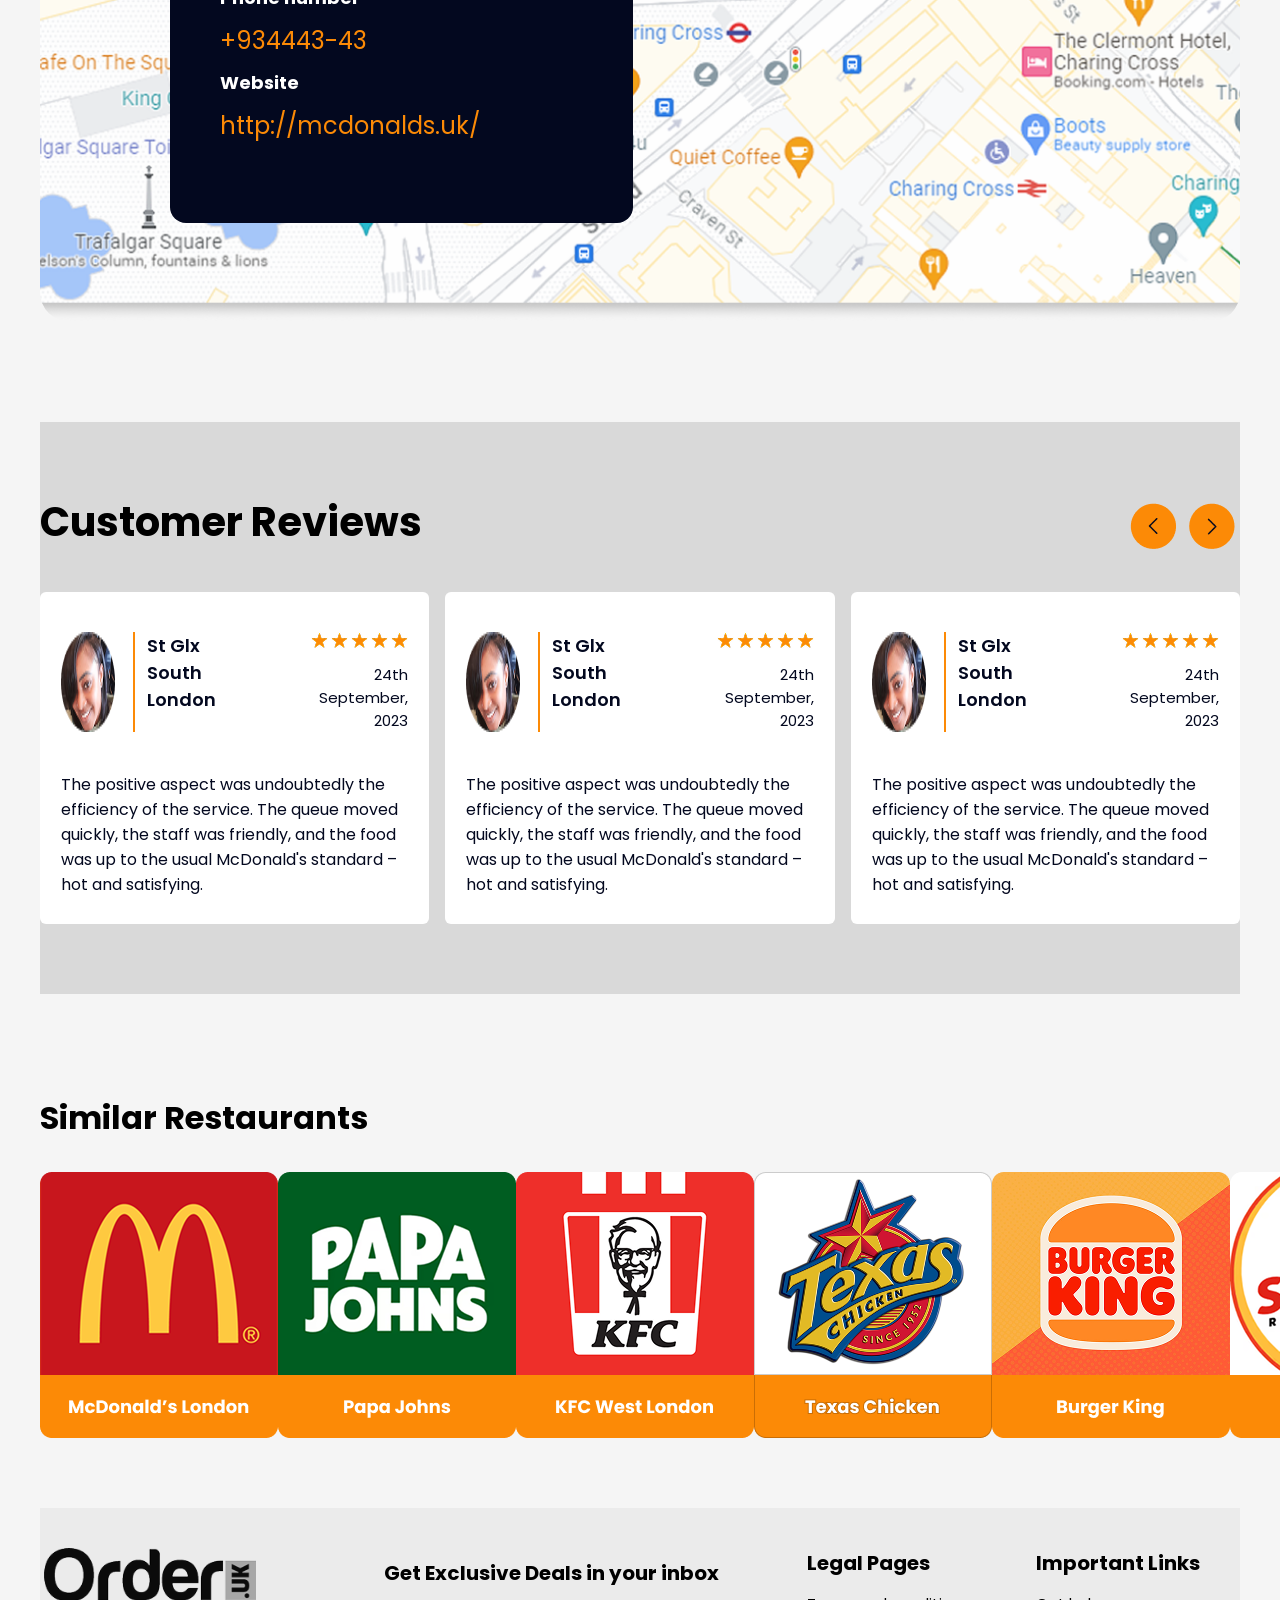
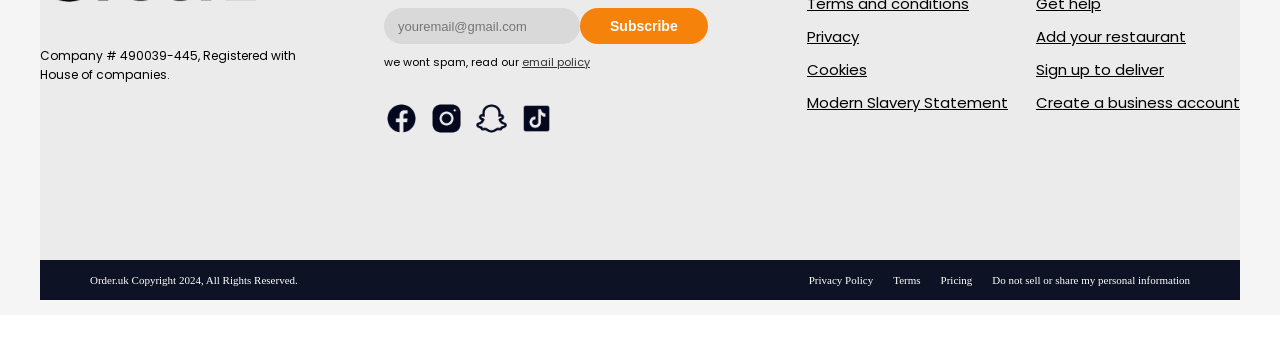
==== commit c8f4bd62: "index.html da o'zgarishlar" ====
--- a/index.html
+++ b/index.html
@@ -162,6 +162,24 @@
             </div>
 
 
+            <section class="menu ">
+                <div class="container2">
+                    <span class=" active">Offers</span>
+                    <span class="item">Burgers</span>
+                    <span class="item">Fries</span>
+                    <span class="item">Snacks</span>
+                    <span class="item">Salads</span>
+                    <span class="item">Cold drinks</span>
+                    <span class="item">Happy Meal®</span>
+                    <span class="item">Desserts</span>
+                    <span class="item">Hot drinks</span>
+                    <span class="item">Sauces</span>
+                    <span class="item">Orbit</span>
+
+                </div>
+            </section>
+
+
             <!-- ================================================= -->
             <!--                     SECTION4                      -->
             <!-- ================================================= -->
@@ -240,7 +258,6 @@
                                 <span>The classics for 6</span>
                                 <p>1 McChicken™, 1 Big Mac™, 1 Royal Cheeseburger, 3 medium</p>
                                 <h5>GBP 23.10</h5>
-                                <h1>sss</h1>
                             </div>
                             <div class="burgers-img">
                                 <img src="./assets/image/Rectangle 46 (4).png" alt="">
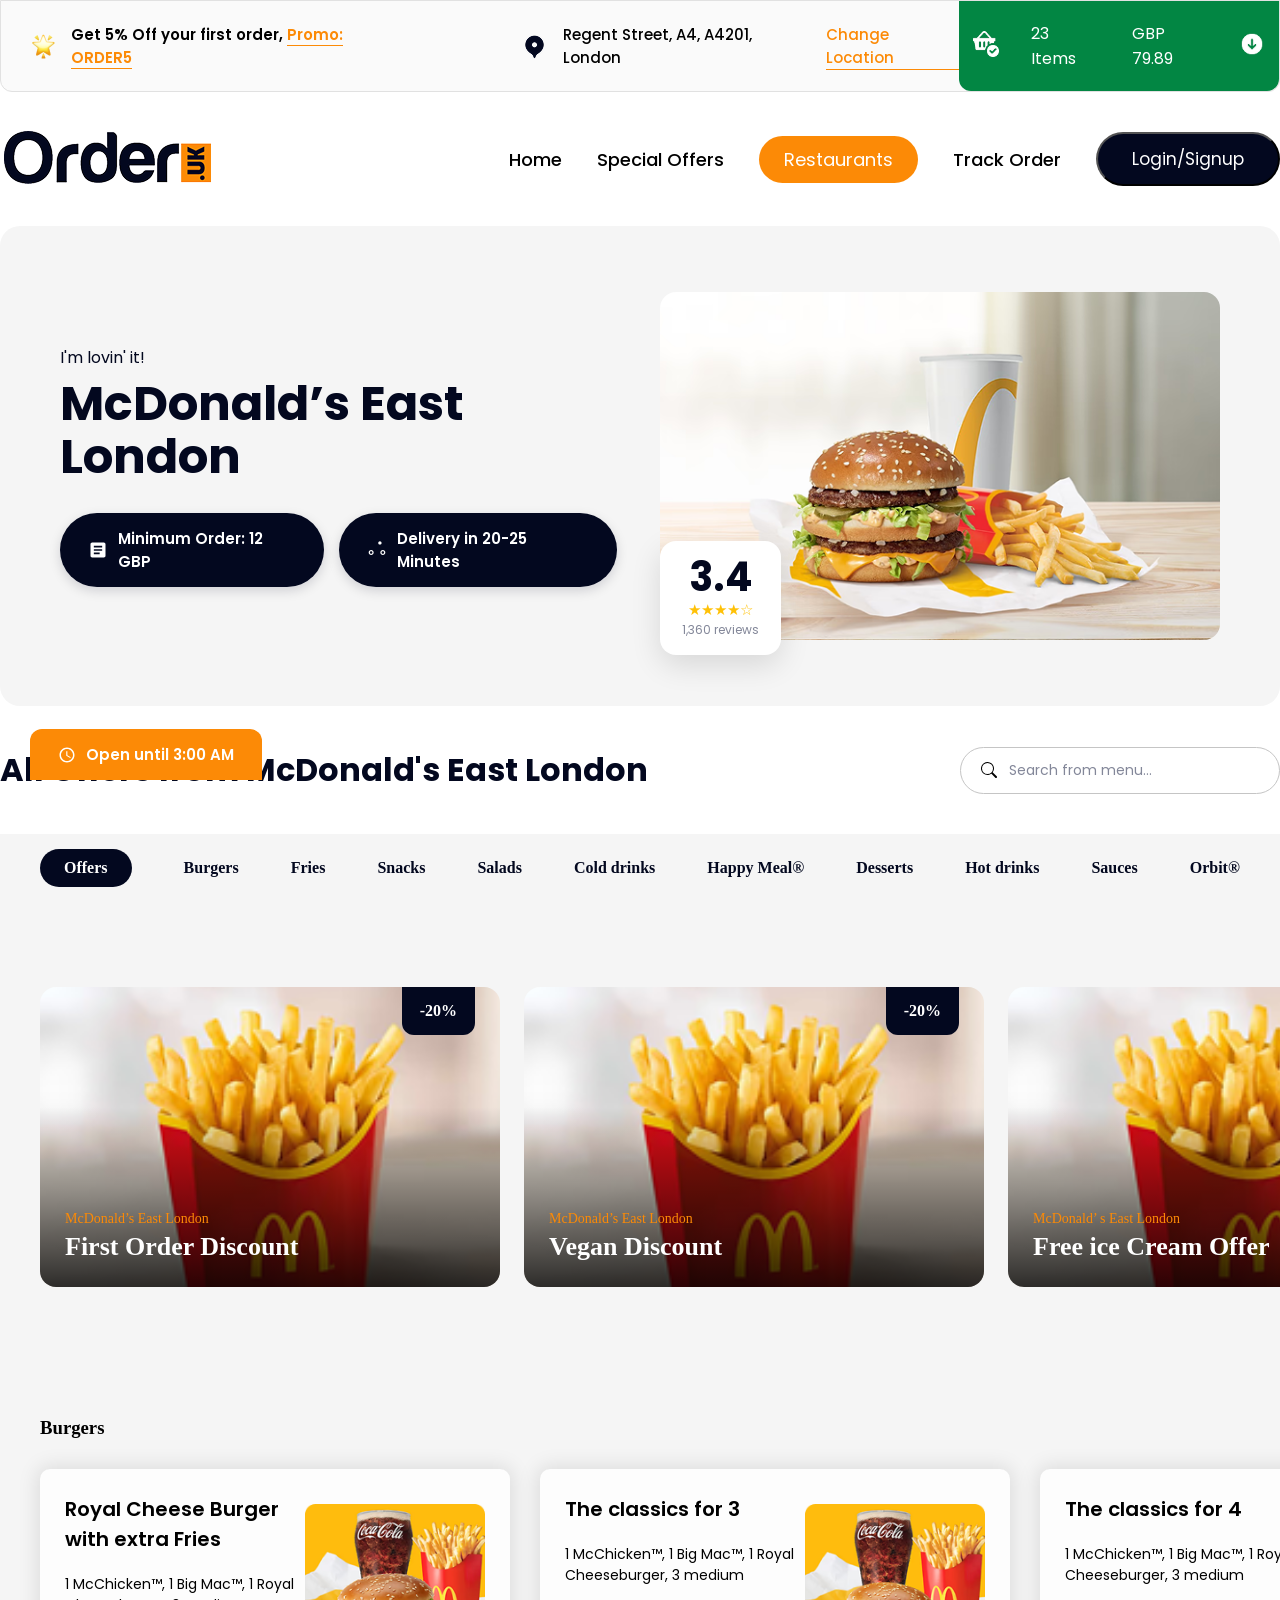
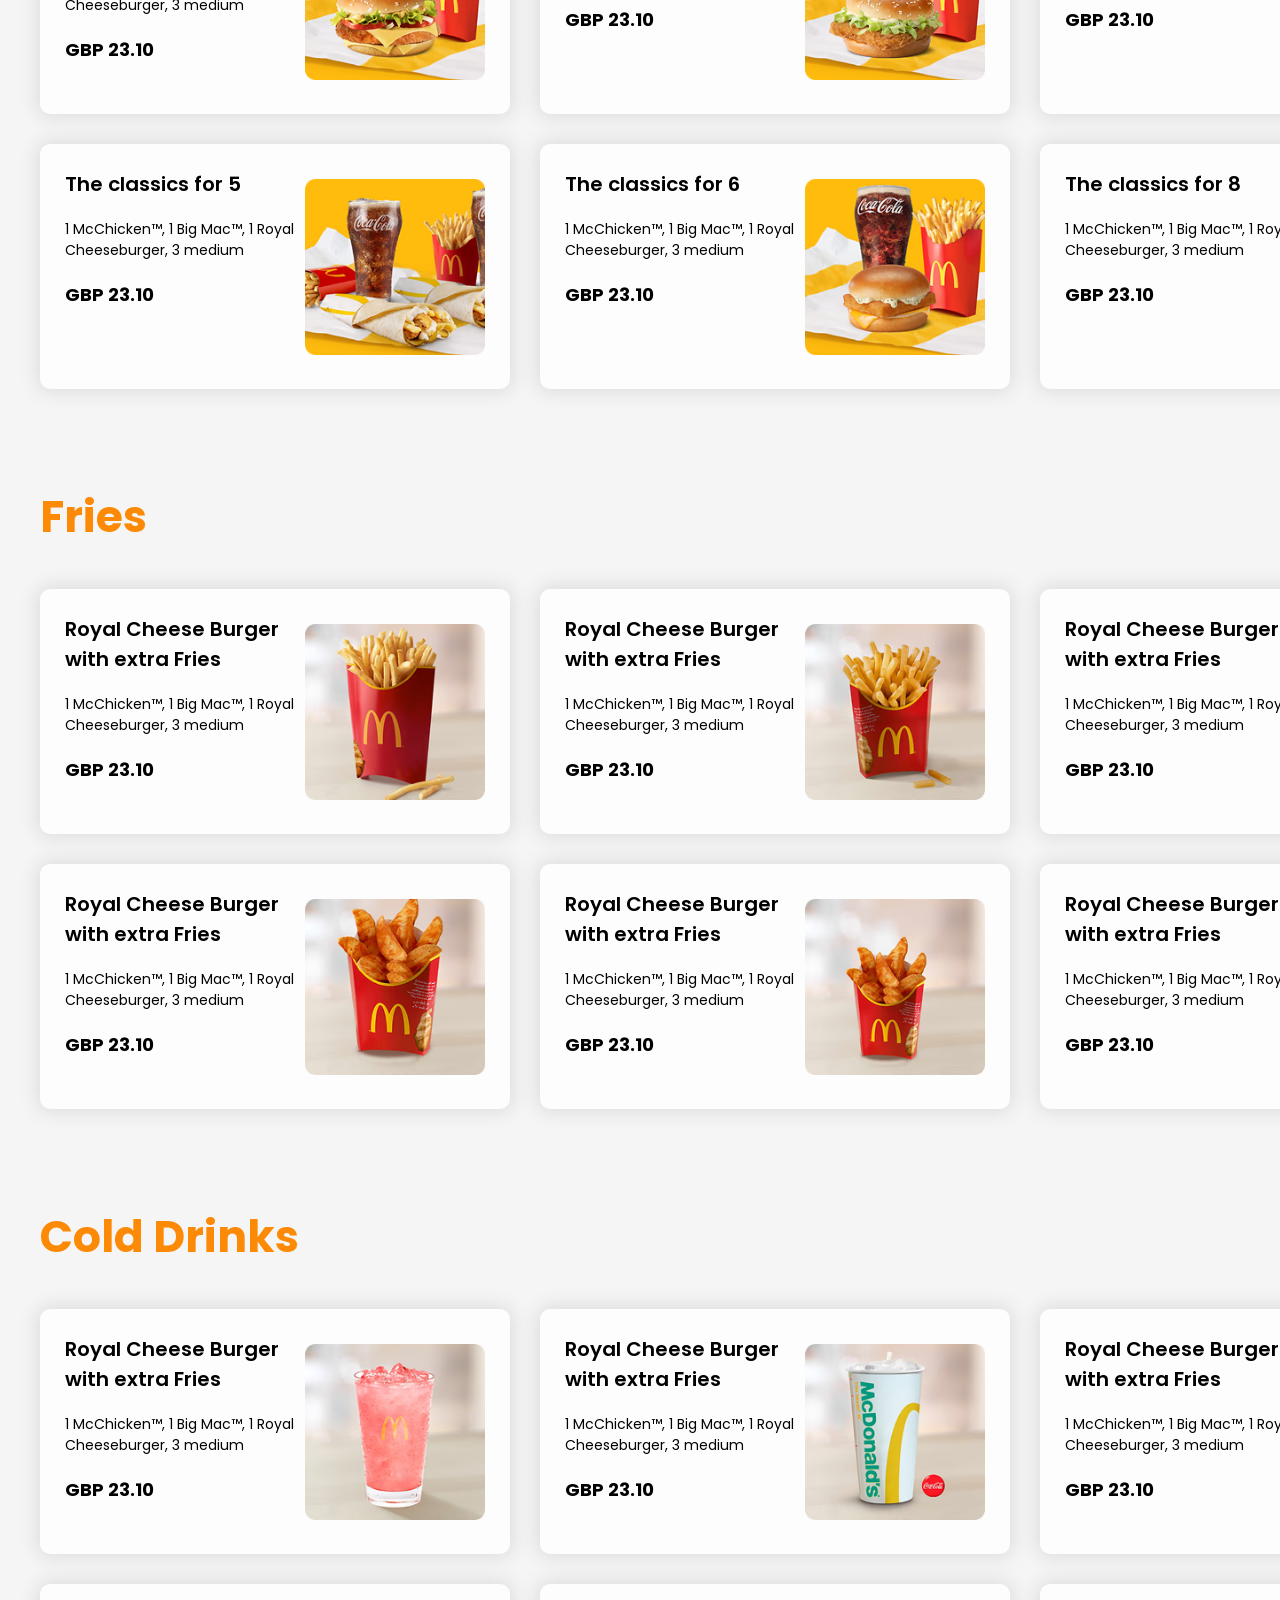
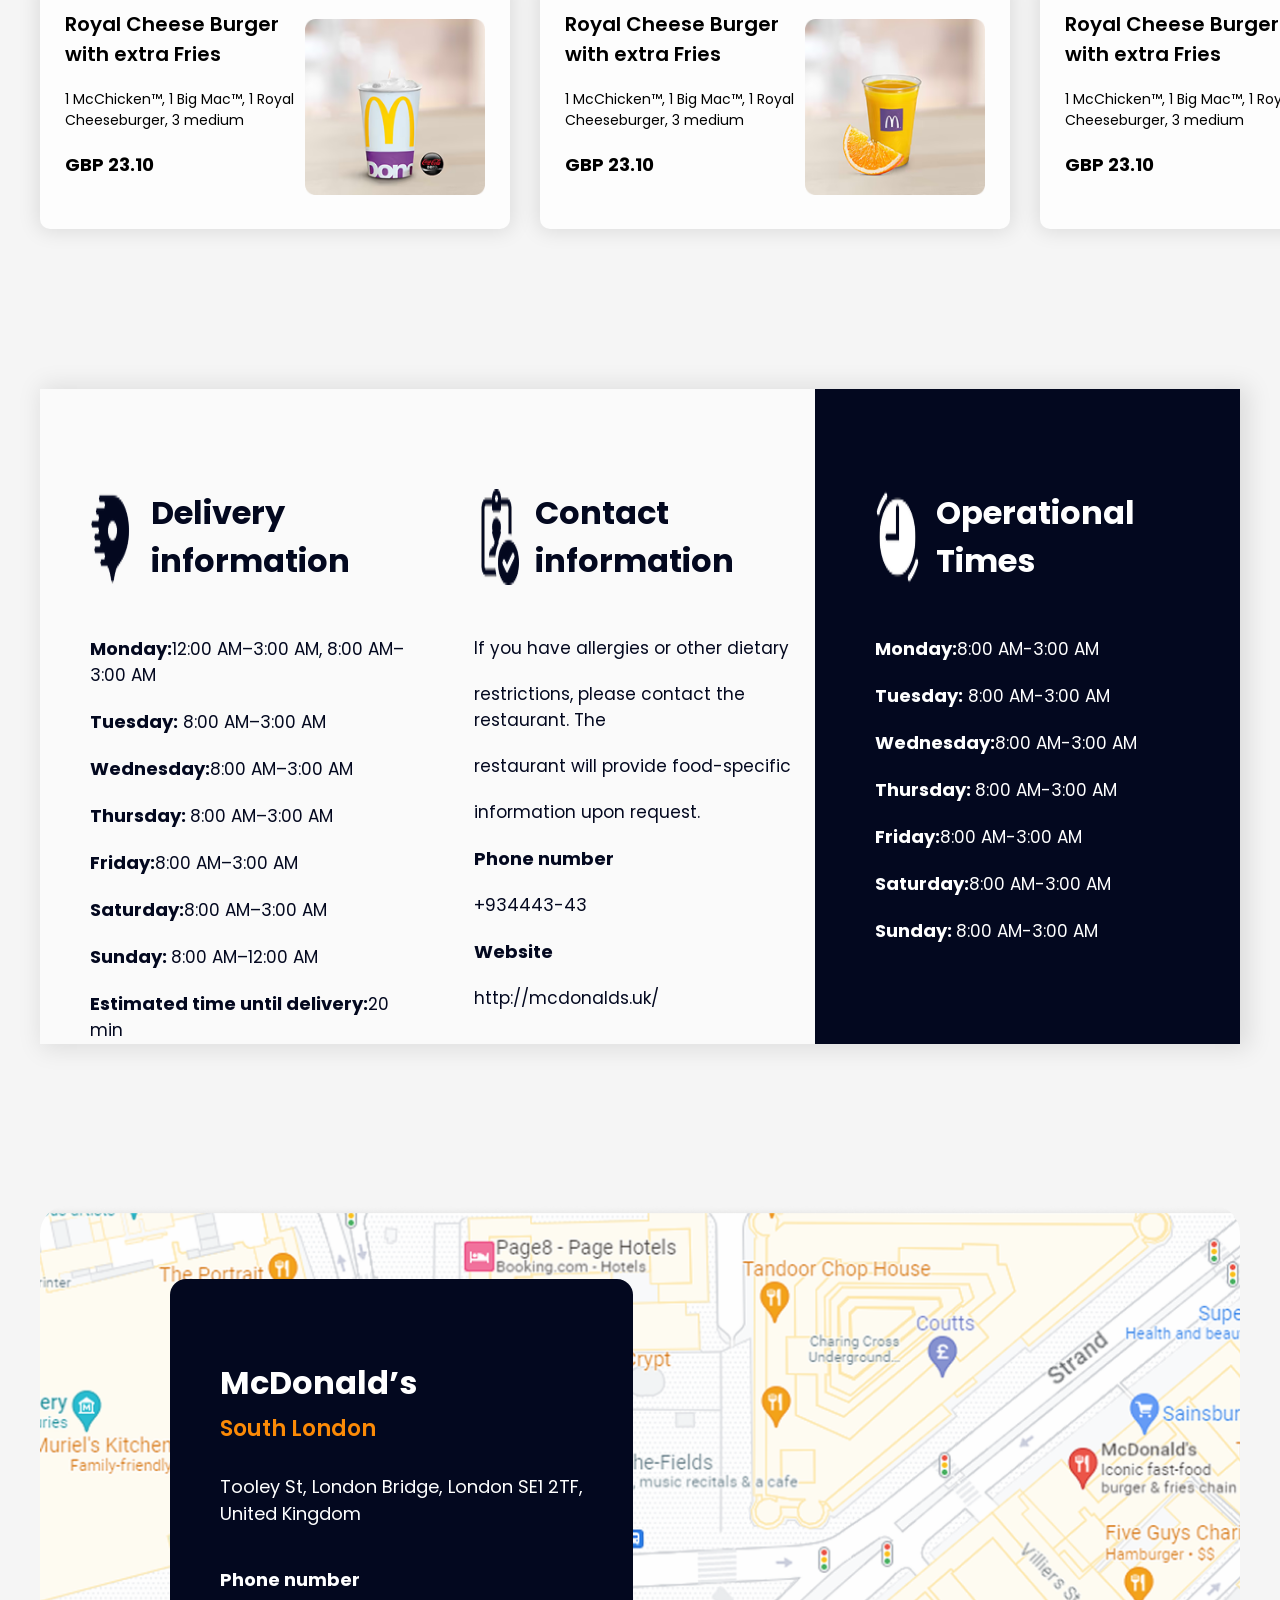
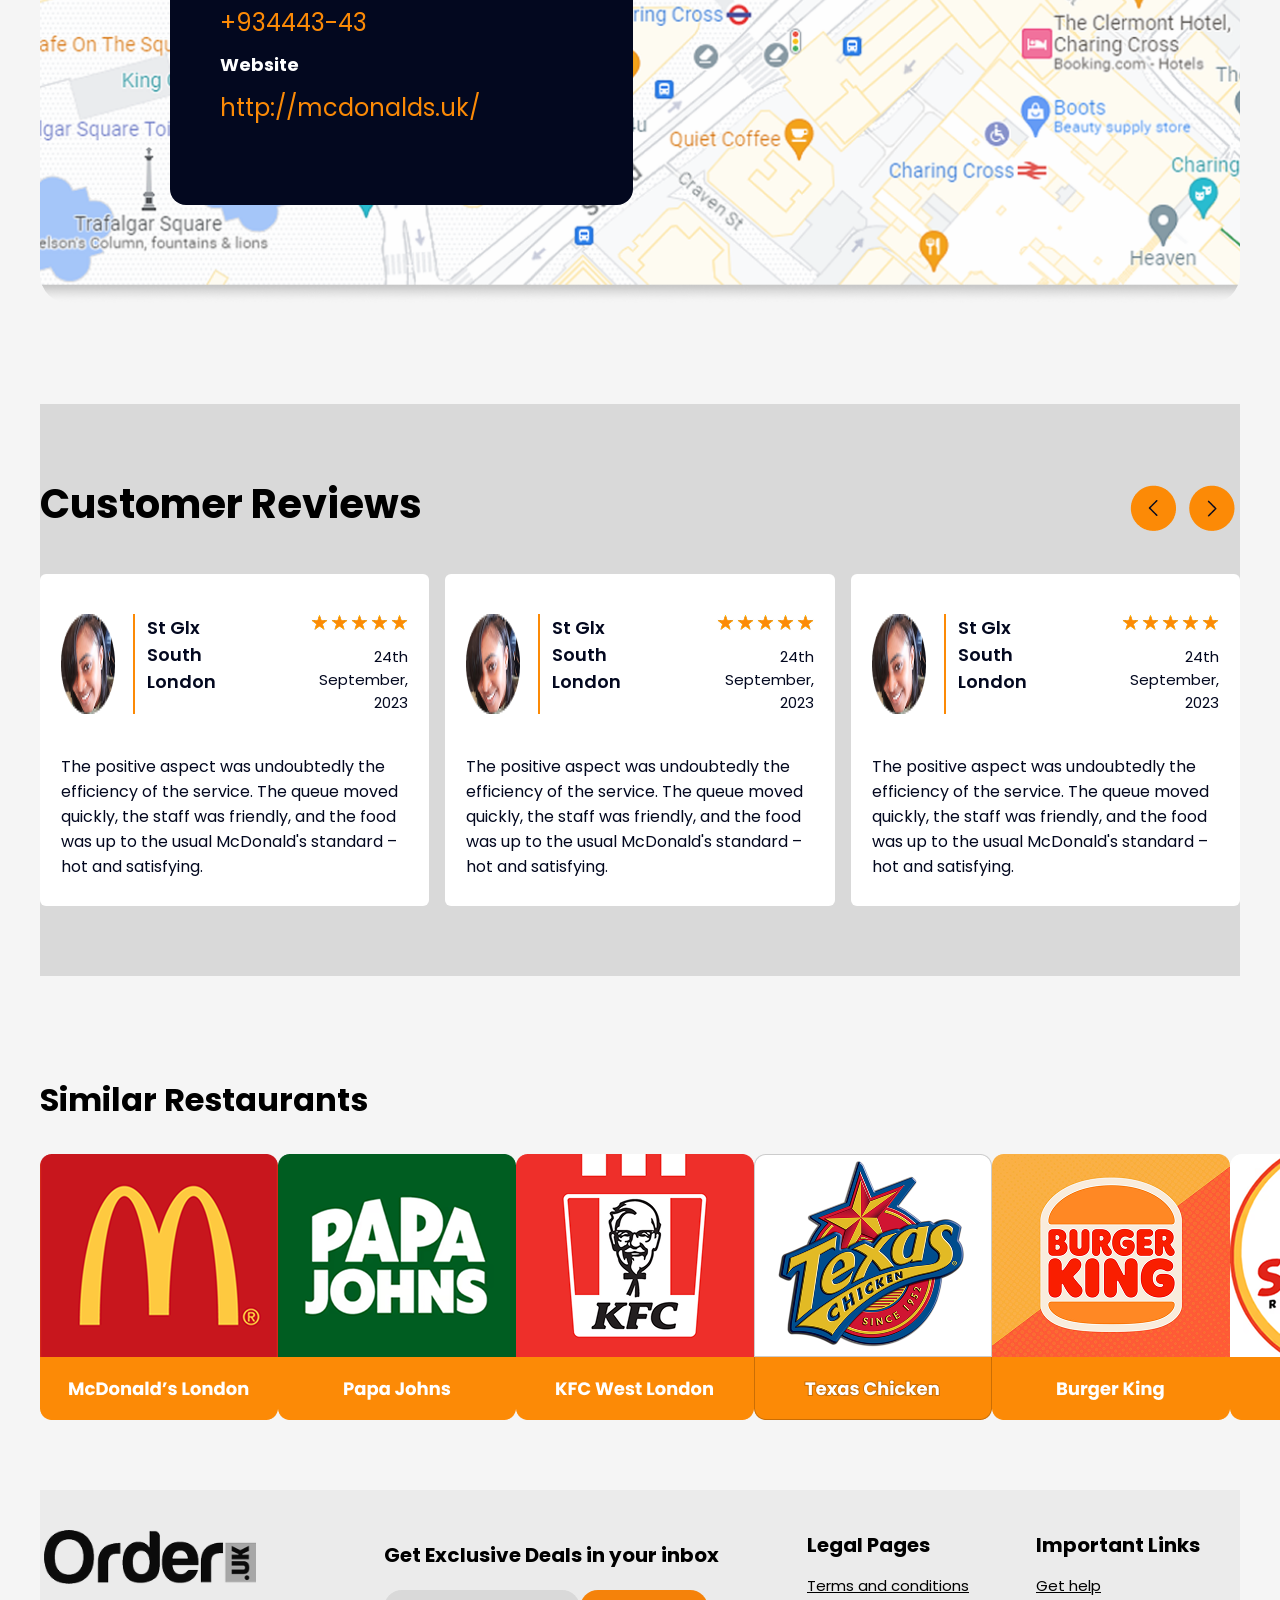
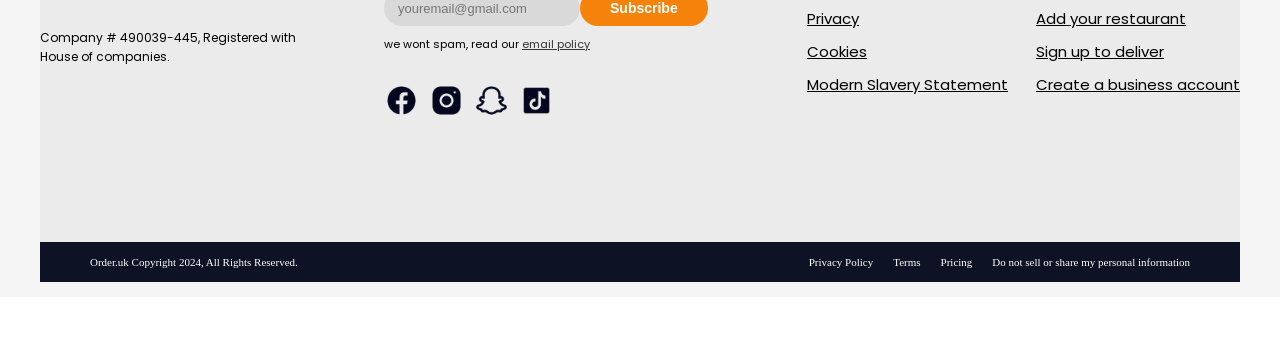
==== commit 753e9a2e: "merge branch 'main' of https://github.com/mahliyouralova880-debug/Order-figma" ====
--- a/index.html
+++ b/index.html
@@ -162,24 +162,6 @@
             </div>
 
 
-            <section class="menu ">
-                <div class="container2">
-                    <span class=" active">Offers</span>
-                    <span class="item">Burgers</span>
-                    <span class="item">Fries</span>
-                    <span class="item">Snacks</span>
-                    <span class="item">Salads</span>
-                    <span class="item">Cold drinks</span>
-                    <span class="item">Happy Meal®</span>
-                    <span class="item">Desserts</span>
-                    <span class="item">Hot drinks</span>
-                    <span class="item">Sauces</span>
-                    <span class="item">Orbit</span>
-
-                </div>
-            </section>
-
-
             <!-- ================================================= -->
             <!--                     SECTION4                      -->
             <!-- ================================================= -->
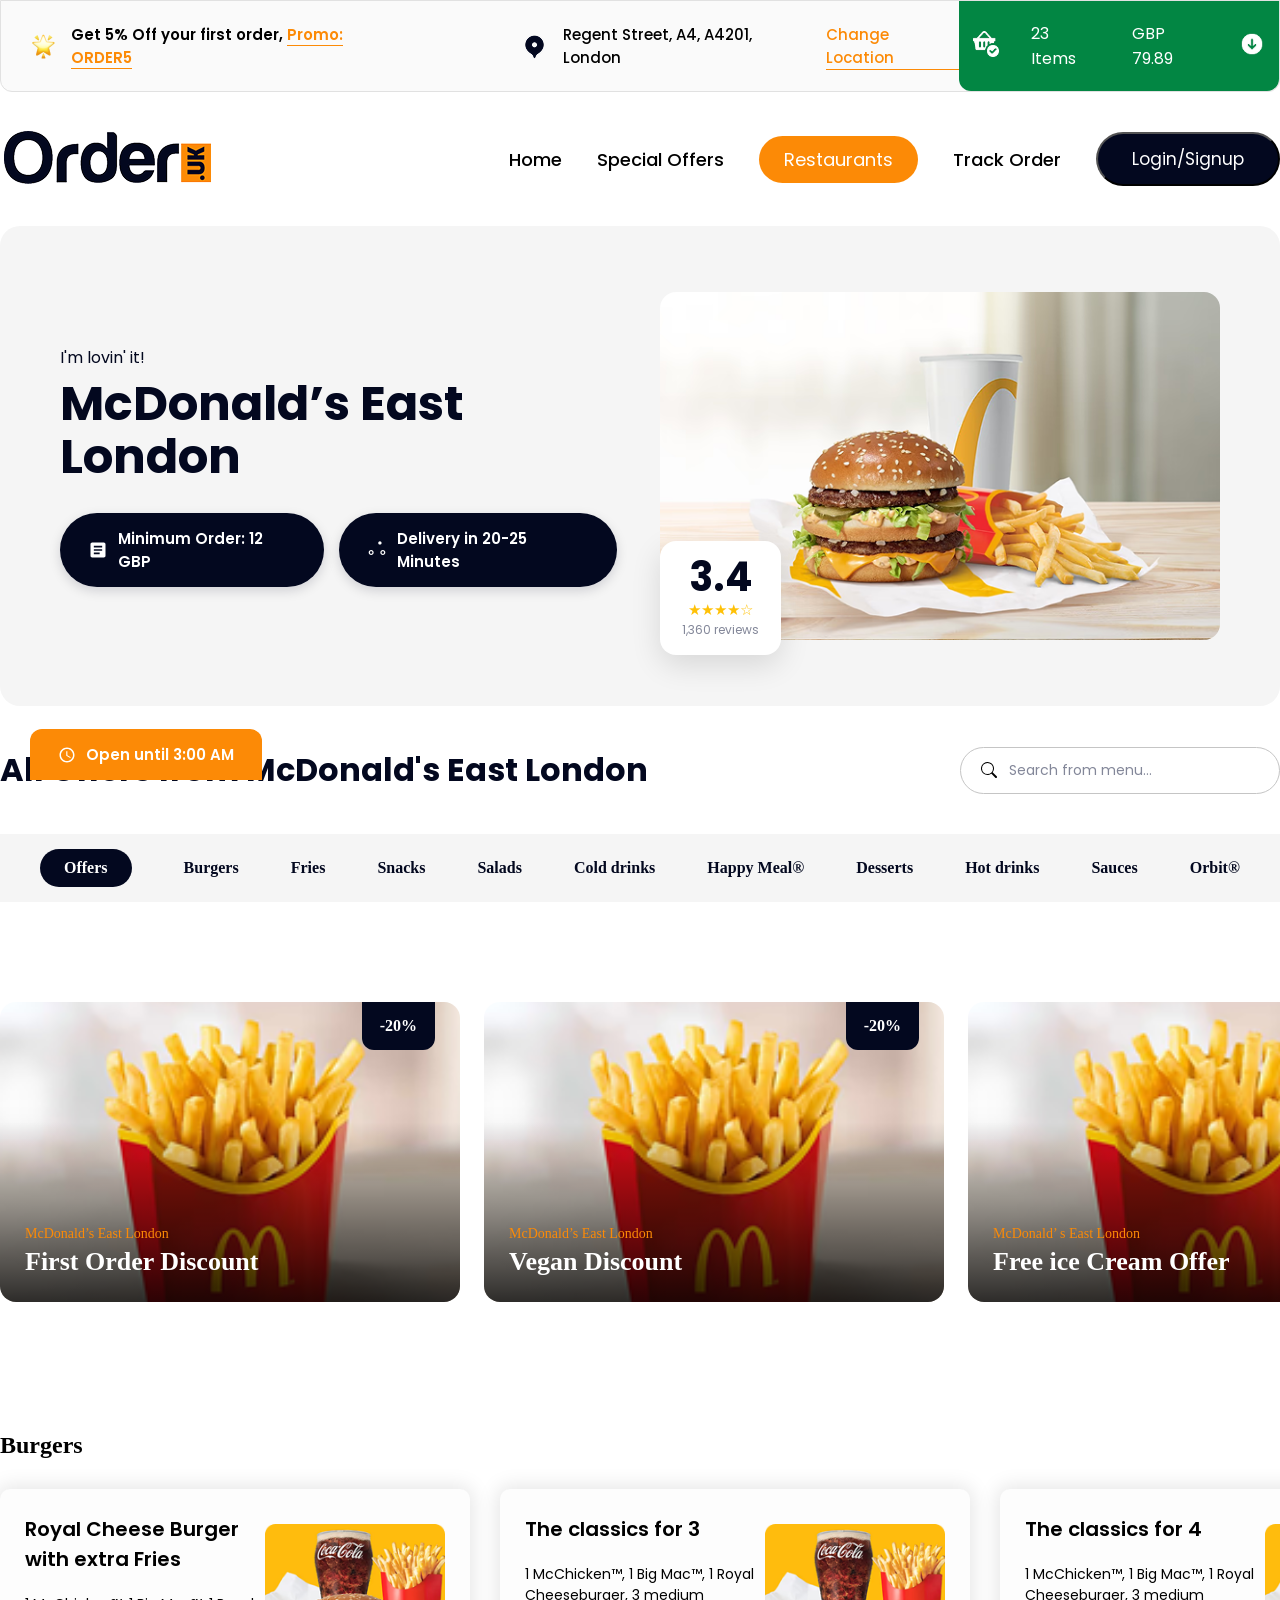
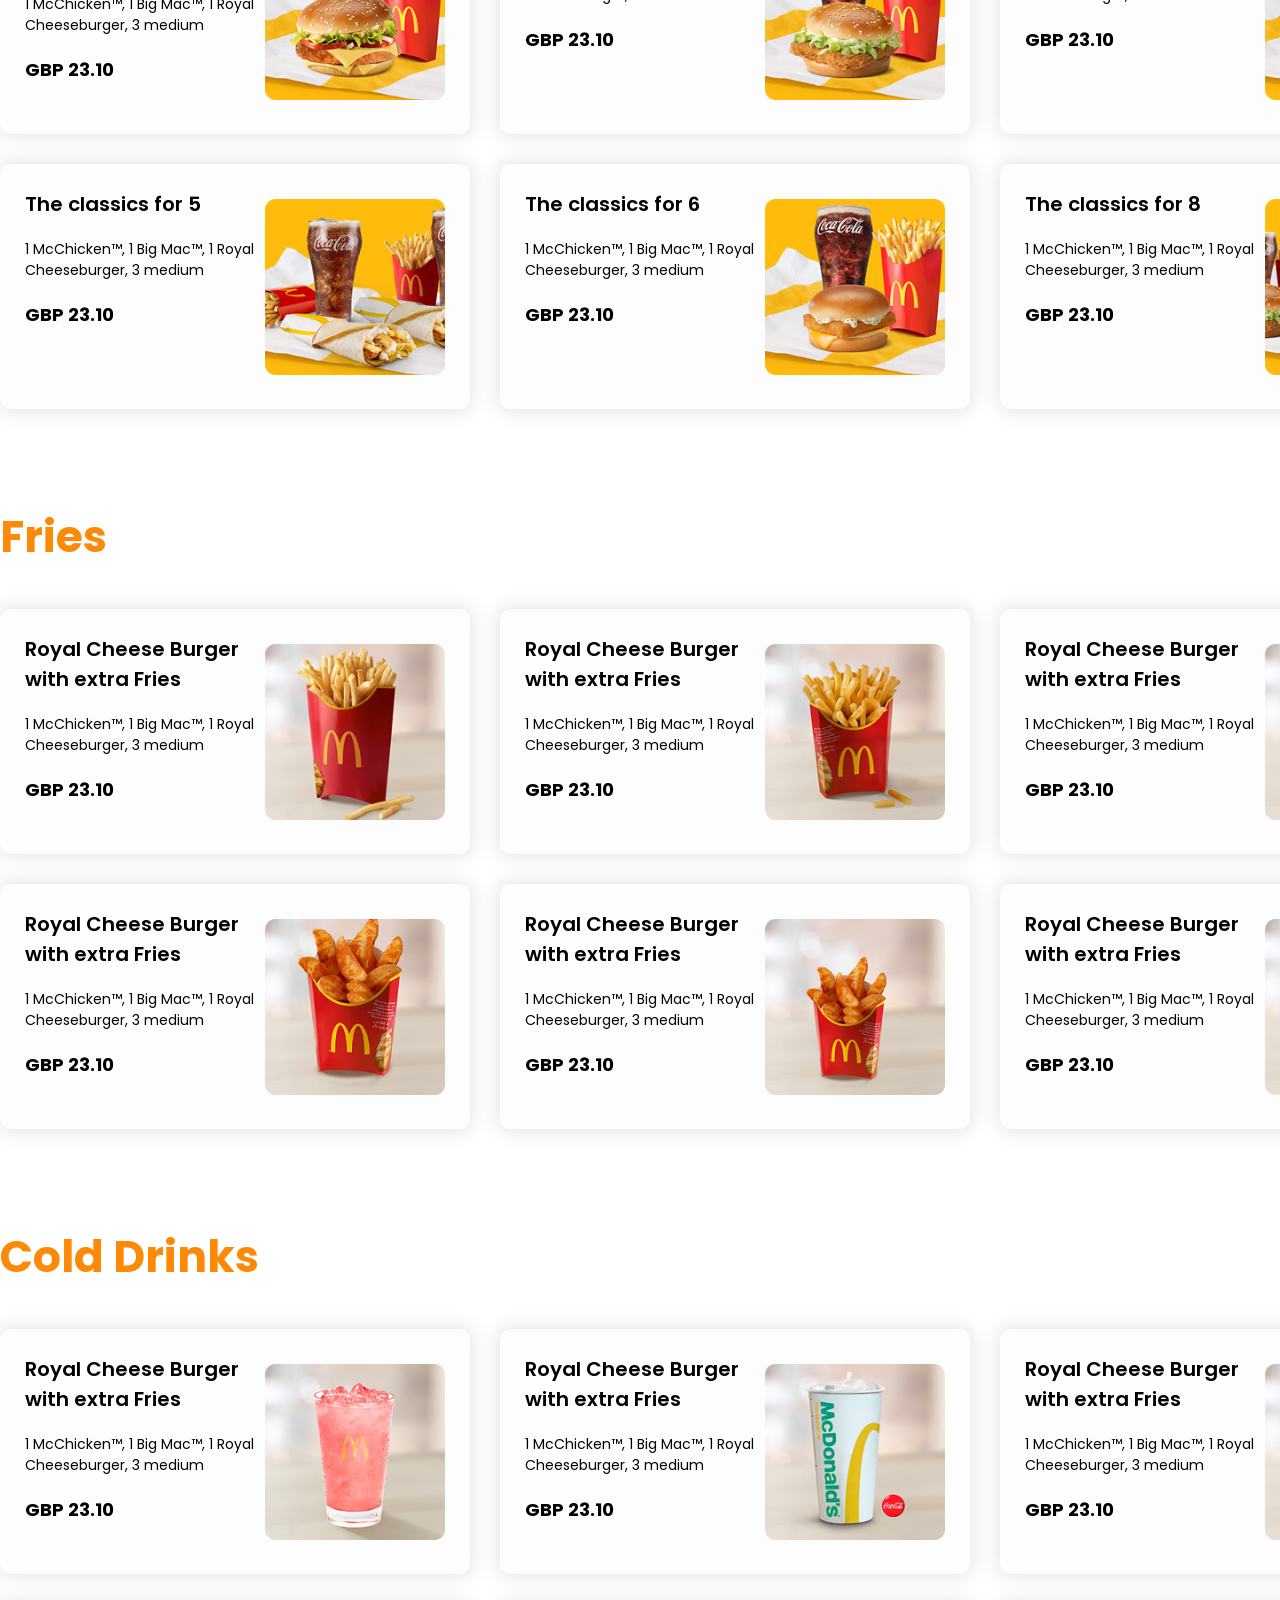
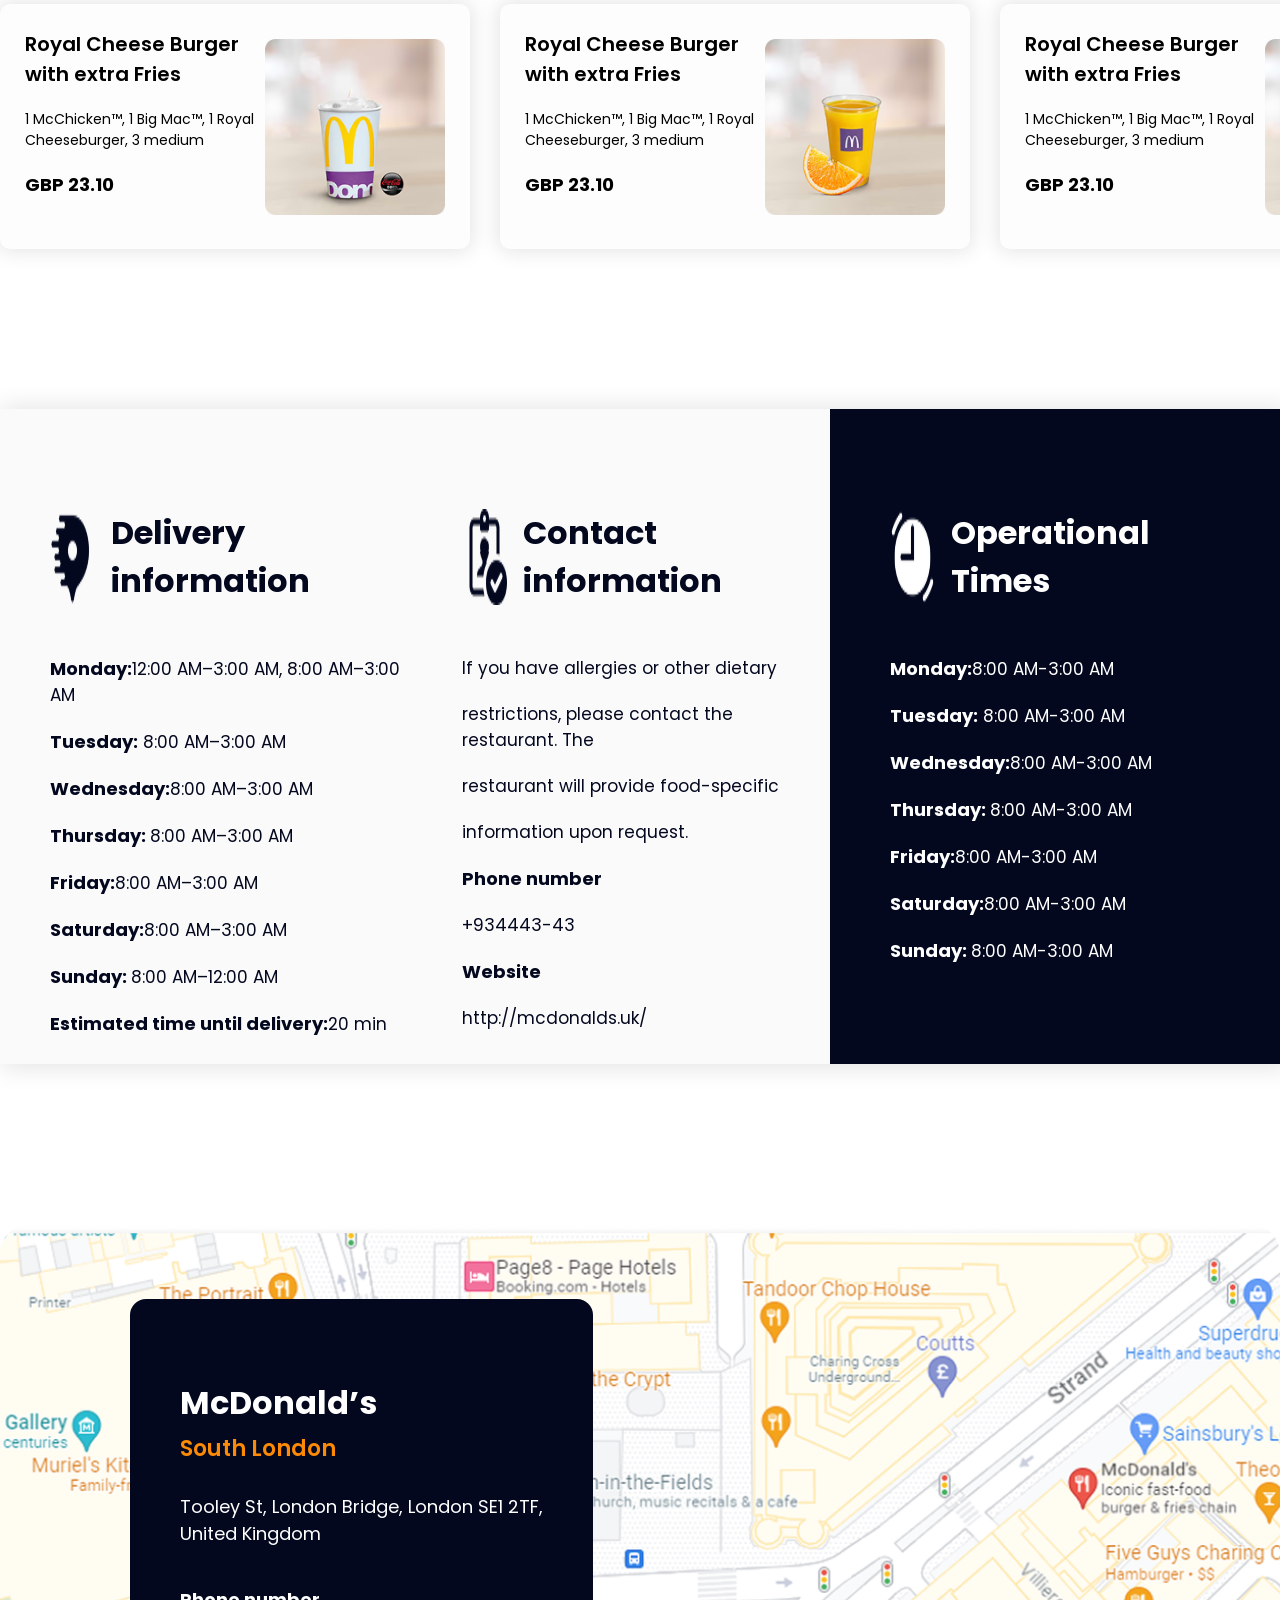
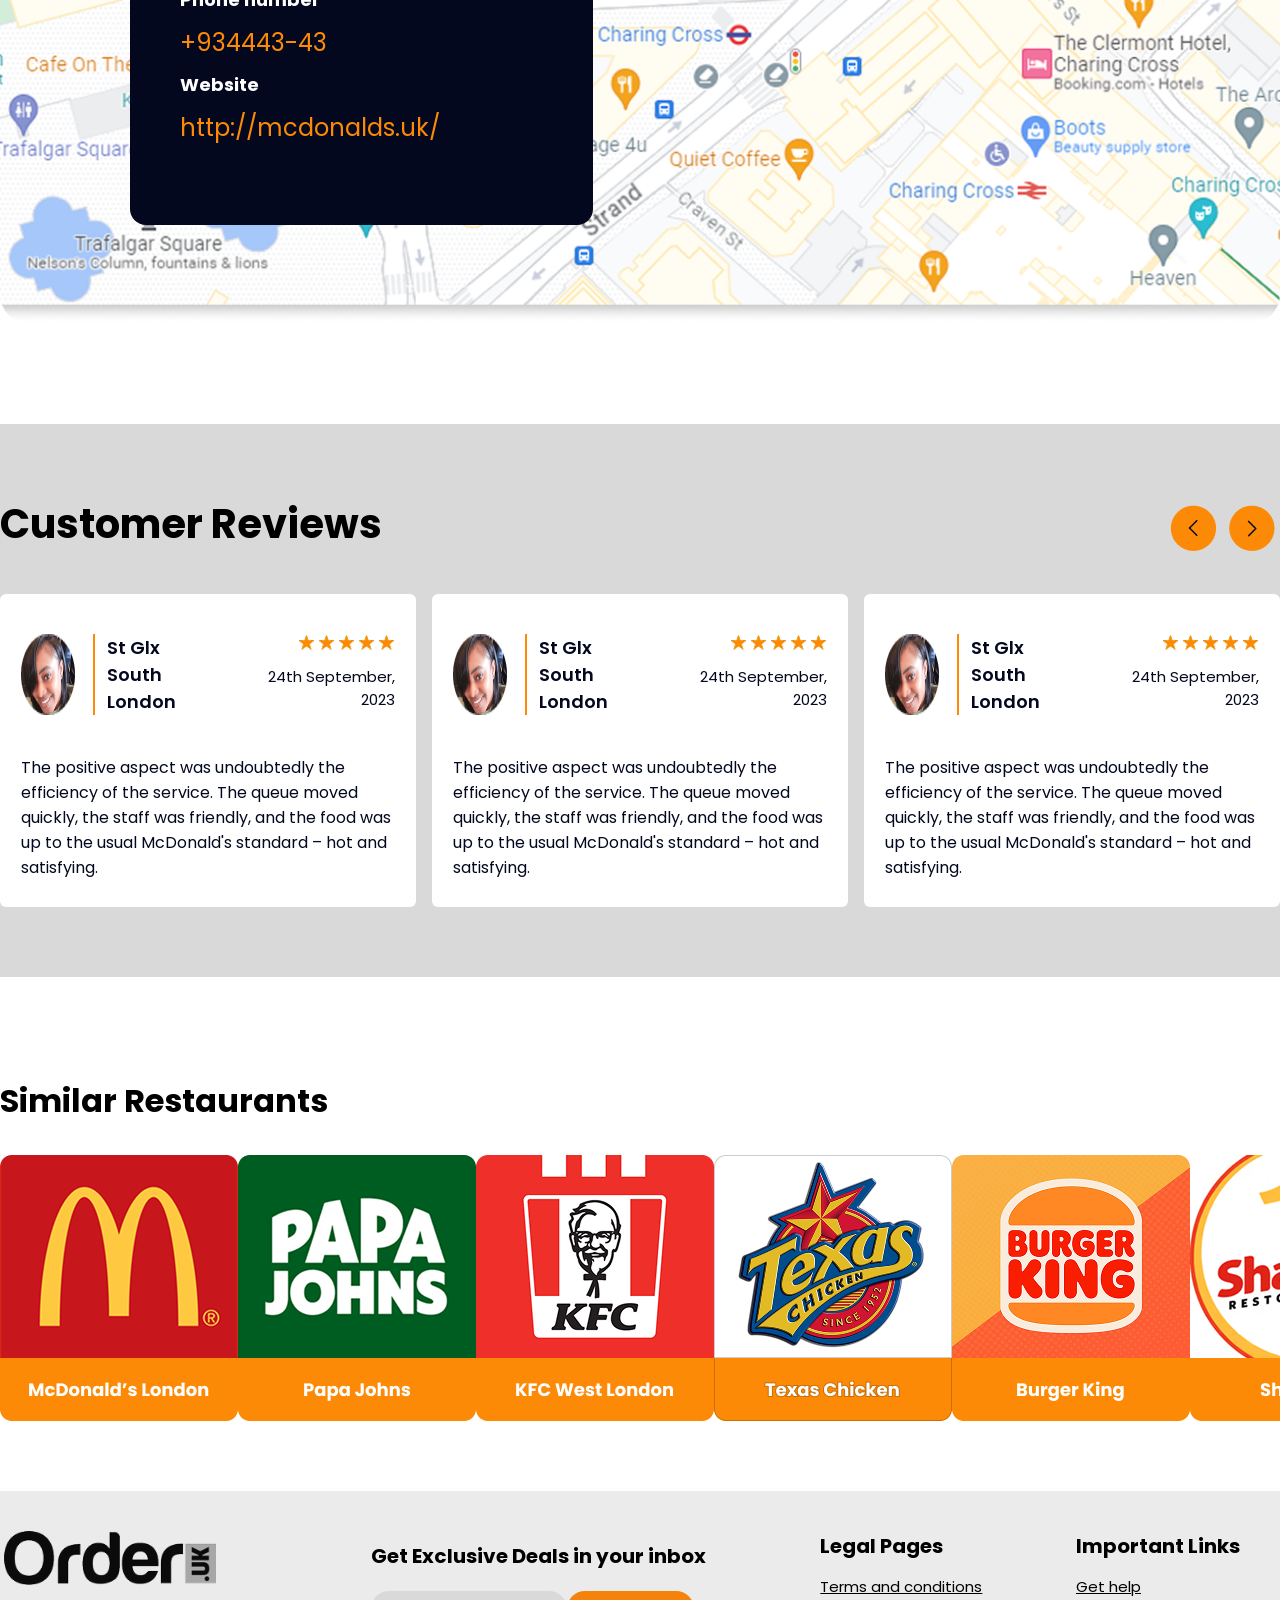
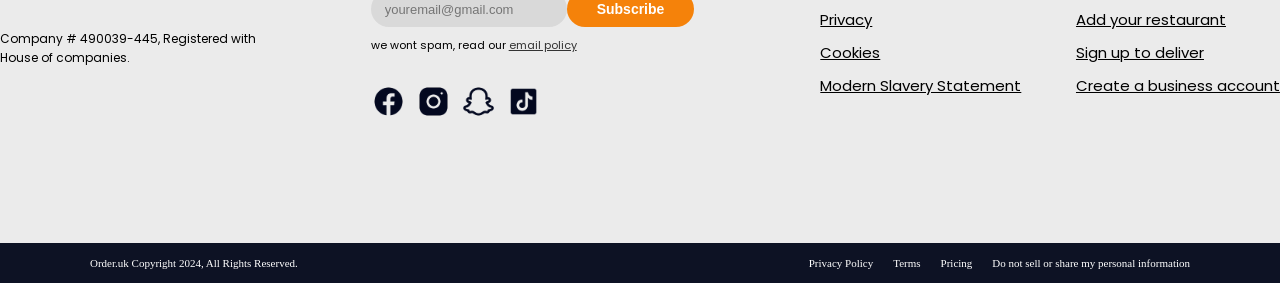
==== commit 1aabe05b: "main" ====
--- a/index.html
+++ b/index.html
@@ -9,6 +9,7 @@
 </head>
 
 <body>
+
 
     <!-- ================================================= -->
     <!--                      NAVBAR1                      -->
@@ -70,6 +71,7 @@
     </nav>
 
 
+
     <!-- ================================================= -->
     <!--                     SECTION1                      -->
     <!-- ================================================= -->
@@ -160,7 +162,7 @@
                 <p>Sauces</p>
                 <p>Orbit®</p>
             </div>
-
+    </section>
 
             <!-- ================================================= -->
             <!--                     SECTION4                      -->
